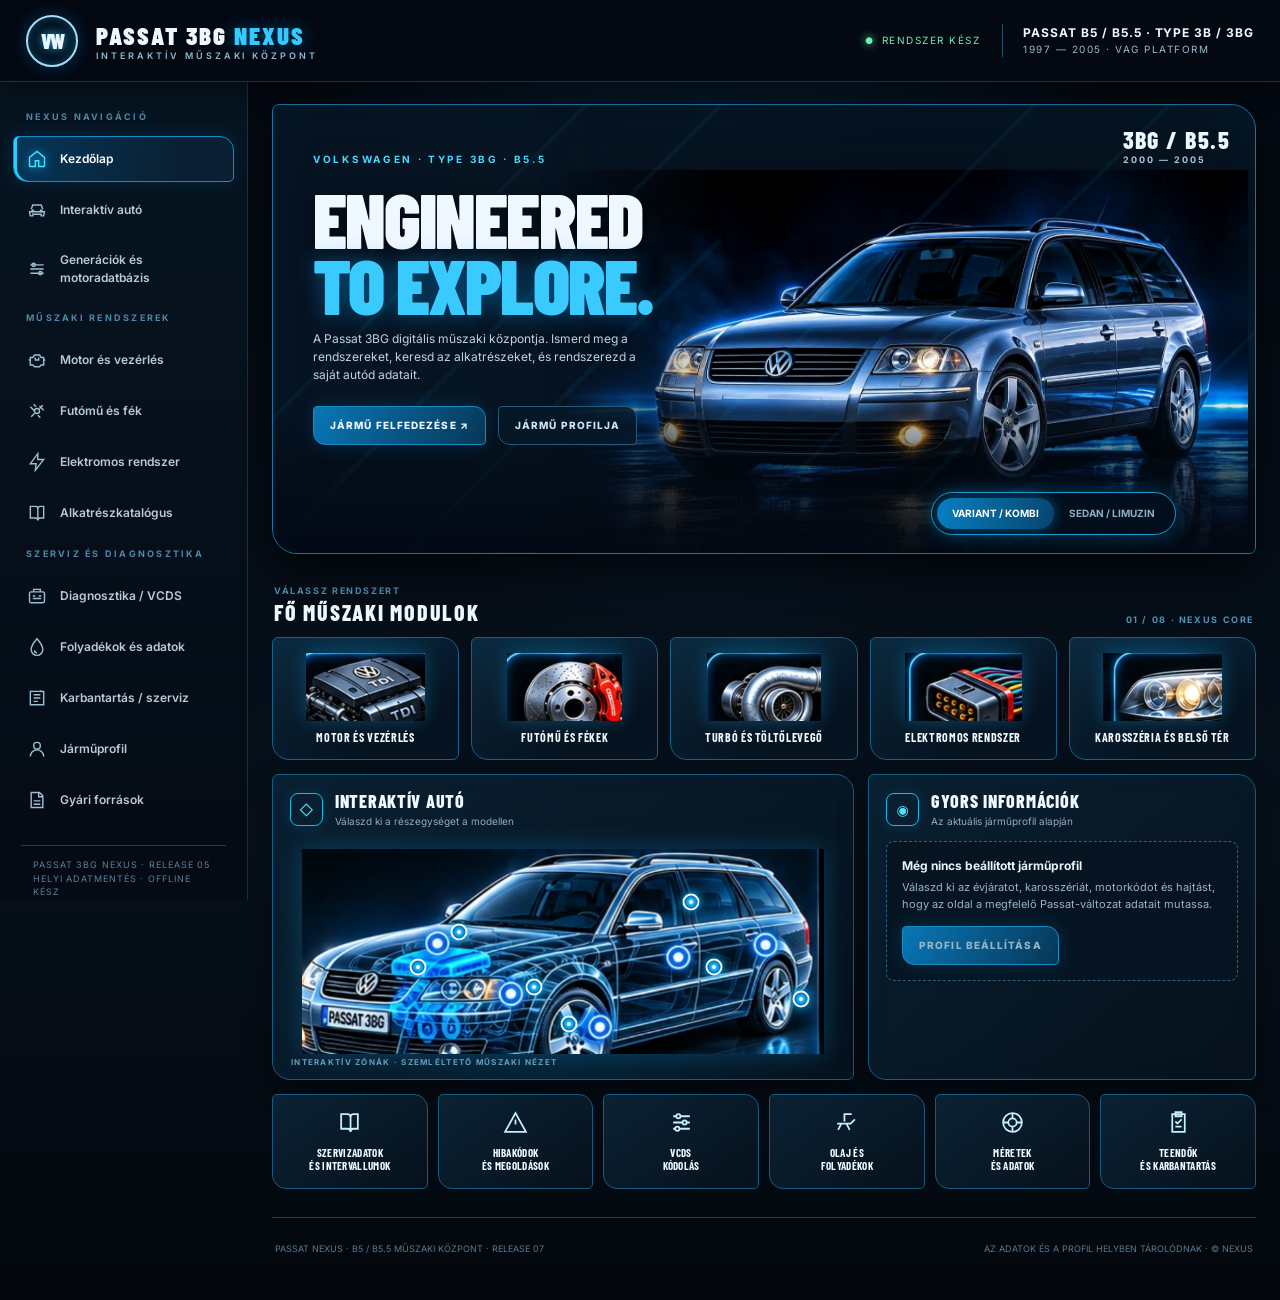
==== index.html @ 13b2fa85 "Rename PASSAT_NEXUS_MUSZAKI_FRISSITES.html to index.html" ====
<!doctype html>
<html lang="hu">
<head>
<meta charset="utf-8"><meta name="viewport" content="width=device-width,initial-scale=1,viewport-fit=cover">
<meta name="theme-color" content="#050a12"><meta name="description" content="Passat 3BG Nexus – magyar nyelvű, interaktív műszaki tudásközpont a Volkswagen Volkswagen Passat B5 / 3B és B5.5 / 3BG modellekhez.">
<link rel="manifest" href="./manifest.webmanifest"><link rel="icon" href="./icon-192.png">
<title>PASSAT NEXUS · B5 / B5.5 műszaki központ</title>
<style>
@import url('https://fonts.googleapis.com/css2?family=Barlow+Condensed:wght@500;600;700;800;900&family=Inter:wght@400;500;600;700;800&display=swap');
:root{--bg:#040811;--bg2:#07121e;--panel:#071725;--panel2:#0a1c2b;--line:#124b6c;--blue:#00aeff;--cyan:#37e1ff;--white:#eff8ff;--muted:#8ca4b8;--soft:#c7d8e6;--gold:#f4bc61;--green:#6bf0bc;--shadow:0 16px 42px #0009;--glow:0 0 20px #00aaff42,0 0 48px #009dff1c}
*{box-sizing:border-box}html{scroll-behavior:smooth}body{margin:0;background:radial-gradient(ellipse at 55% -20%,#0751844d,transparent 44%),linear-gradient(180deg,#040811,#06101a 65%,#03070d);color:var(--white);font:14px/1.5 Inter,system-ui,sans-serif;min-height:100vh}button,input,select{font:inherit}button{color:inherit}a{color:#72d8ff;text-decoration:none}a:hover{text-decoration:underline}.app-header{height:82px;position:sticky;top:0;z-index:40;display:flex;align-items:center;gap:18px;padding:0 26px;background:#040912eF;border-bottom:1px solid #12628c90;backdrop-filter:blur(18px);box-shadow:0 6px 28px #0008}.vw-mark{width:52px;height:52px;border:2px solid #a7ddf8;border-radius:50%;display:grid;place-items:center;font:900 21px 'Barlow Condensed',sans-serif;letter-spacing:-2px;color:#e7f6ff;text-shadow:0 0 12px #27bfff;box-shadow:inset 0 0 12px #1faeff66,0 0 18px #009dff45;flex:none}.brand{font:900 25px 'Barlow Condensed',sans-serif;letter-spacing:.08em;text-transform:uppercase;white-space:nowrap}.brand span{color:#35caff;text-shadow:0 0 17px #00aaff75}.brand small{display:block;font:600 9px Inter,sans-serif;letter-spacing:.33em;color:#93b9d0;margin-top:0}.header-right{margin-left:auto;display:flex;align-items:center;gap:22px;color:#9db9ca;font-size:10px;letter-spacing:.15em}.model-tag{border-left:1px solid #1b526e;padding-left:20px}.model-tag b{display:block;color:#eff9ff;font-size:12px;letter-spacing:.08em}.status{color:#75edb6}.status:before{content:'●';font-size:9px;margin-right:7px;text-shadow:0 0 9px #5cf6a8}.layout{display:grid;grid-template-columns:248px minmax(0,1fr);max-width:1800px;margin:auto;min-height:calc(100vh - 82px)}.sidebar{position:sticky;top:82px;height:calc(100vh - 82px);padding:22px 13px 16px;background:linear-gradient(180deg,#071522f7,#040b14f5);border-right:1px solid #1450728a;display:flex;flex-direction:column;gap:5px;overflow:auto;z-index:20}.nav-caption{padding:7px 13px 9px;color:#4f89a9;font:700 9px Inter,sans-serif;letter-spacing:.25em}.nav-btn{display:flex;align-items:center;gap:13px;width:100%;padding:12px 13px;border:1px solid transparent;border-radius:5px 14px 5px 14px;background:transparent;color:#b8cad8;text-align:left;font-size:12px;font-weight:600;cursor:pointer;transition:.2s}.nav-btn svg{width:20px;height:20px;stroke:#9dbdd0;flex:none;stroke-width:1.7}.nav-btn:hover{color:white;background:#0a2032;border-color:#174d6b}.nav-btn.active{color:#fff;background:linear-gradient(100deg,#06365a,#0a2032 75%);border-color:#128dc9;box-shadow:inset 3px 0 #27d0ff,0 0 18px #008bdb2b}.nav-btn.active svg{stroke:#4be1ff;filter:drop-shadow(0 0 5px #00baff)}.sidebar-spacer{flex:1}.side-foot{margin:12px 8px 0;padding:12px;border-top:1px solid #153e57;color:#5d8198;font-size:9px;letter-spacing:.1em}.main{min-width:0;padding:22px 24px 44px;max-width:1550px;width:100%;margin:0 auto}.hero{position:relative;min-height:450px;overflow:hidden;border:1px solid #1677a4;border-radius:7px 25px 7px 25px;background:linear-gradient(90deg,#061321 0%,#071522c7 33%,#03111d00 68%),radial-gradient(ellipse at 76% 57%,#0a6caa66,transparent 50%),#061320;box-shadow:var(--shadow),inset 0 0 60px #00aaff0a}.hero:before{content:'';position:absolute;inset:0;background:linear-gradient(180deg,#06111b00 65%,#020812e8),url("data:image/svg+xml,%3Csvg viewBox='0 0 100 100' xmlns='http://www.w3.org/2000/svg'%3E%3Cpath d='M0 99L100 0M-30 100L70 0M30 100L130 0' stroke='%2300baff' stroke-opacity='.06'/%3E%3C/svg%3E");pointer-events:none;z-index:2}.hero-glow{position:absolute;inset:auto 0 0;height:1px;background:linear-gradient(90deg,transparent,#00c8ff,transparent);box-shadow:0 0 18px #00c8ff}.hero-copy{position:relative;z-index:4;padding:48px 0 38px 40px;max-width:440px}.eyebrow{font:700 10px Inter,sans-serif;letter-spacing:.27em;color:#47d9ff}.hero h1{font:900 clamp(48px,6vw,83px)/.86 'Barlow Condensed',sans-serif;letter-spacing:-.025em;margin:20px 0 13px;text-transform:uppercase;text-shadow:0 6px 22px #0009}.hero h1 span{color:#39caff;text-shadow:0 0 22px #008ddc88}.hero-copy p{color:#c0d2df;font-size:12px;max-width:330px}.hero-actions{display:flex;align-items:center;gap:12px;margin-top:22px;flex-wrap:wrap}.primary-btn,.outline-btn{border:1px solid #168dc0;background:linear-gradient(120deg,#0877b6,#073758);padding:11px 16px;border-radius:4px 12px 4px 12px;text-transform:uppercase;font-size:10px;font-weight:800;letter-spacing:.11em;cursor:pointer;box-shadow:0 0 20px #008ede38;transition:.2s}.primary-btn:hover,.outline-btn:hover{transform:translateY(-2px);box-shadow:0 0 25px #008ede70;border-color:#5de3ff}.outline-btn{background:#071827d9;color:#c9e7f8;border-color:#255a78;box-shadow:none}.hero-image-wrap{position:absolute;right:0;bottom:0;width:73%;height:100%;z-index:1;overflow:hidden}.hero-image-wrap:after{content:'';position:absolute;inset:0;background:linear-gradient(90deg,#061321 0%,#06132105 25%,transparent 70%),linear-gradient(0deg,#04101be0,transparent 35%);pointer-events:none}.hero-car{position:absolute;right:1%;bottom:0;width:95%;height:100%;object-fit:contain;object-position:center bottom;filter:drop-shadow(0 24px 28px #000b);transition:opacity .85s ease,transform 1.1s cubic-bezier(.2,.75,.25,1);will-change:opacity,transform}.hero-car.variant{opacity:1;transform:translateX(0) scale(1)}.hero-car.sedan{opacity:0;transform:translateX(85px) scale(.98);object-fit:contain;mix-blend-mode:normal;filter:drop-shadow(0 24px 28px #000b) contrast(1.02) saturate(1.04)}.hero.sedan-mode .hero-car.variant{opacity:0;transform:translateX(-90px) scale(.98)}.hero.sedan-mode .hero-car.sedan{opacity:1;transform:translateX(0) scale(1)}.body-switch{position:absolute;z-index:6;right:8%;bottom:18px;display:flex;align-items:center;gap:0;padding:5px;border:1px solid #1a9ad0;background:#03101ddc;backdrop-filter:blur(12px);border-radius:30px;box-shadow:0 0 19px #009de65a}.body-switch button{border:0;background:transparent;color:#8eafc4;padding:8px 15px;border-radius:25px;font-size:10px;font-weight:700;cursor:pointer}.body-switch button.active{background:linear-gradient(100deg,#087fc0,#06456e);color:white;box-shadow:0 0 13px #00aaff70}.hero-index{position:absolute;right:25px;top:20px;z-index:4;color:#a6c8dc;font:700 9px Inter,sans-serif;letter-spacing:.23em}.hero-index b{display:block;color:#e9f7ff;font:800 24px 'Barlow Condensed',sans-serif;letter-spacing:.06em}.section-head{display:flex;align-items:end;justify-content:space-between;gap:12px;margin:24px 2px 12px}.section-head h2{margin:0;font:800 22px 'Barlow Condensed',sans-serif;letter-spacing:.08em;text-transform:uppercase}.section-head small{font:700 9px Inter,sans-serif;color:#5591b2;letter-spacing:.18em}.module-grid{display:grid;grid-template-columns:repeat(5,minmax(0,1fr));gap:12px}.module-card{min-height:118px;position:relative;overflow:hidden;display:flex;flex-direction:column;align-items:center;justify-content:center;gap:9px;padding:15px 10px;border:1px solid #13628b;border-radius:6px 17px 6px 17px;background:linear-gradient(145deg,#0c2638,#06121f 75%);text-align:center;cursor:pointer;transition:.22s;box-shadow:inset 0 0 25px #00aaff09}.module-card:before{content:'';position:absolute;inset:0;background:radial-gradient(circle at 50% 0,#00aaff1e,transparent 70%)}.module-card:hover{transform:translateY(-4px);border-color:#38d9ff;box-shadow:var(--glow)}.module-card svg{width:31px;height:31px;color:#55d9ff;stroke-width:1.5;filter:drop-shadow(0 0 8px #009cdd77);z-index:1}.module-card .tile-asset{width:min(100%,145px);height:68px;object-fit:contain;z-index:1;filter:drop-shadow(0 0 8px #009cdd55)}.module-card strong{font:700 12px 'Barlow Condensed',sans-serif;letter-spacing:.055em;text-transform:uppercase;z-index:1}.dashboard-grid{display:grid;grid-template-columns:minmax(0,1.35fr) minmax(300px,.9fr);gap:14px;margin-top:14px}.glass-panel{border:1px solid #155d83;border-radius:6px 18px 6px 18px;background:linear-gradient(140deg,#0a2031f7,#06111cf7);box-shadow:0 10px 28px #0006,inset 0 0 28px #00aaff08;overflow:hidden}.panel-head{display:flex;align-items:center;gap:12px;padding:15px 17px 0}.panel-head .panel-icon{width:33px;height:33px;border:1px solid #18bce5;border-radius:8px;display:grid;place-items:center;color:#4be1ff;box-shadow:0 0 14px #00aaff27;flex:none}.panel-head h3{font:800 18px 'Barlow Condensed',sans-serif;letter-spacing:.04em;margin:0}.panel-head p{font-size:10px;color:#93acbf;margin:2px 0 0}.vehicle-diagram{position:relative;min-height:250px;padding:10px 12px 15px;display:grid;place-items:center}.vehicle-diagram.vehicle-illustration{background:radial-gradient(ellipse at 50% 80%,#007ebc24,transparent 65%)}.wireframe-image{position:relative;z-index:1;width:min(94%,650px);height:auto;max-height:100%;object-fit:contain;filter:drop-shadow(0 0 13px #009fe64a)}.vehicle-hotspot{position:absolute;z-index:5;width:17px;height:17px;border:2px solid #eafaff;border-radius:50%;padding:0;transform:translate(-50%,-50%);background:radial-gradient(circle,#f8ffff 0 14%,#20bbff 28%,#005ca1 76%);box-shadow:0 0 8px #00bdff,0 0 20px #00aaff66;cursor:pointer;transition:.18s}.vehicle-hotspot:hover{transform:translate(-50%,-50%) scale(1.28);background:#ffbd59;box-shadow:0 0 11px #ffc66e,0 0 22px #ff9d36}.vehicle-diagram svg{width:min(100%,650px);height:auto;filter:drop-shadow(0 0 9px #039adf38)}.car-shell{fill:#0a2c43;stroke:#2dcfff;stroke-width:2.2}.car-glass{fill:#0b1c2c;stroke:#4ab8e5;stroke-width:1.5}.car-line{fill:none;stroke:#42cfff;stroke-width:1.6;opacity:.83}.car-metal{fill:#153c54;stroke:#62dafa;stroke-width:1.4}.hotspot{cursor:pointer;fill:#00c4ff;stroke:#e8fbff;stroke-width:2.2;filter:drop-shadow(0 0 6px #00bfff);transition:.2s}.hotspot:hover,.hotspot.selected{fill:#ffc15e;stroke:#fff;filter:drop-shadow(0 0 10px #ffb54e);r:9}.diagram-caption{position:absolute;left:18px;bottom:12px;color:#6d9db8;font:700 8px Inter,sans-serif;letter-spacing:.16em}.spec-content{padding:12px 17px 18px}.spec-placeholder{padding:15px;border:1px dashed #286384;border-radius:8px;color:#9ab3c4;font-size:11px;background:#061421}.spec-placeholder strong{display:block;color:#e4f5ff;font-size:12px;margin-bottom:4px}.spec-row{display:flex;align-items:center;justify-content:space-between;gap:12px;padding:9px 11px;border-bottom:1px solid #18405a;font-size:11px}.spec-row:last-child{border:0}.spec-row span:first-child{color:#a7c3d4}.spec-row b{color:#f0f8ff;text-align:right}.quick-grid{display:grid;grid-template-columns:repeat(6,minmax(0,1fr));gap:10px;margin-top:14px}.quick-card{padding:13px 8px;border:1px solid #155b7f;background:linear-gradient(145deg,#0b2234,#06111c);border-radius:5px 14px 5px 14px;display:grid;place-items:center;gap:7px;min-height:95px;cursor:pointer;text-align:center;transition:.2s}.quick-card:hover{border-color:#37d9ff;box-shadow:var(--glow);transform:translateY(-3px)}.quick-card svg{width:25px;height:25px;color:#c6efff}.quick-card span{font:700 11px 'Barlow Condensed',sans-serif;line-height:1.15;text-transform:uppercase;letter-spacing:.03em}.page{display:none;animation:pageIn .25s ease}.page.active{display:block}@keyframes pageIn{from{opacity:0;transform:translateY(8px)}to{opacity:1;transform:none}}.page-title{display:flex;align-items:end;justify-content:space-between;gap:15px;margin:0 0 18px}.page-title h1{font:900 clamp(30px,4vw,46px)/.95 'Barlow Condensed',sans-serif;letter-spacing:.05em;text-transform:uppercase;margin:0}.page-title p{color:var(--muted);font-size:11px;margin:7px 0 0}.page-title .eyebrow{margin-bottom:7px}.content-grid{display:grid;grid-template-columns:1.25fr .75fr;gap:14px}.content-panel{padding:18px}.content-panel h2{font:800 20px 'Barlow Condensed',sans-serif;letter-spacing:.05em;margin:0 0 10px}.muted{color:var(--muted)}.small{font-size:11px}.searchbox{position:relative;margin:12px 0}.searchbox input{width:100%;border:1px solid #1c5a7b;border-radius:6px;background:#04111d;color:white;padding:13px 15px 13px 42px;outline:0}.searchbox input:focus,.field input:focus,.field select:focus{border-color:#2dcfff;box-shadow:0 0 0 3px #00aaff20}.searchbox svg{position:absolute;left:14px;top:13px;width:17px;color:#65c9ef}.list{display:grid;gap:8px}.list-row{display:flex;align-items:center;gap:12px;padding:12px;border:1px solid #143d57;background:#061522;border-radius:5px 12px 5px 12px}.list-row .row-icon{width:34px;height:34px;display:grid;place-items:center;background:#0a2b42;border:1px solid #1a678e;border-radius:8px;flex:none;color:#57d7ff}.list-row .row-icon svg{width:18px}.list-row .row-main{min-width:0;flex:1}.list-row strong{font-size:12px}.list-row small{display:block;font-size:10px;color:#8da7bb;margin-top:2px}.list-row .row-tag{font-size:9px;color:#79d8fa;border:1px solid #1b668a;border-radius:20px;padding:4px 7px;white-space:nowrap}.notice{padding:12px 14px;margin:12px 0;border-left:3px solid var(--gold);background:#2b2114;color:#ecd7b2;font-size:10px;border-radius:0 7px 7px 0}.info-box{padding:13px;border:1px solid #1b6387;background:#082136;border-radius:7px;color:#b9d9e9;font-size:11px;margin:12px 0}.chip-row{display:flex;gap:7px;flex-wrap:wrap;margin:12px 0}.chip{padding:7px 10px;border:1px solid #1a5677;border-radius:20px;background:#071927;color:#a9c9db;font-size:9px;cursor:pointer}.chip.active{background:#07517d;color:white;border-color:#25bce9}.form-grid{display:grid;grid-template-columns:repeat(2,minmax(0,1fr));gap:12px}.field{display:grid;gap:6px;color:#95b3c7;font-size:10px}.field input,.field select{width:100%;padding:11px 12px;border:1px solid #1b4e6a;border-radius:5px;background:#061522;color:#e8f6ff;outline:0}.field small{color:#6f8fa4;font-size:9px}.field.full{grid-column:1/-1}.btn-row{display:flex;gap:9px;flex-wrap:wrap;margin-top:14px}.ghost-btn{padding:10px 13px;border:1px solid #27617e;background:#071927;color:#c5e2f1;border-radius:4px 10px 4px 10px;font-size:10px;font-weight:700;cursor:pointer}.ghost-btn:hover{border-color:#47cefa}.table-wrap{overflow:auto;border:1px solid #17445f;border-radius:7px}table{width:100%;border-collapse:collapse;min-width:520px;font-size:11px}th,td{padding:11px 12px;text-align:left;border-bottom:1px solid #173b52}th{color:#69c9ed;background:#082033;font-size:9px;letter-spacing:.1em;text-transform:uppercase}td{color:#c4d7e3}tr:last-child td{border-bottom:0}.empty{padding:20px;text-align:center;color:#7998ac;font-size:11px}.footer{padding:24px 3px 0;margin-top:28px;border-top:1px solid #17415b;color:#587b93;font-size:9px;display:flex;justify-content:space-between;gap:10px;flex-wrap:wrap}.drawer-backdrop{position:fixed;inset:0;background:#0009;z-index:60;display:none}.drawer-backdrop.open{display:block}.drawer{position:absolute;right:0;top:0;height:100%;width:min(460px,92vw);overflow:auto;background:linear-gradient(150deg,#0a2437,#040c16);border-left:1px solid #168ec1;padding:23px;box-shadow:-20px 0 55px #000a}.drawer-close{float:right;border:1px solid #2b6584;background:#071927;color:#d8f2ff;border-radius:6px;padding:7px 10px;cursor:pointer}.drawer h2{font:800 28px 'Barlow Condensed',sans-serif;margin:24px 0 8px}.drawer p{font-size:12px;color:#a9c0cf}.drawer .drawer-section{border-top:1px solid #19445d;margin-top:17px;padding-top:15px}.mobile-menu{display:none}
@media(max-width:1120px){.layout{grid-template-columns:210px minmax(0,1fr)}.module-grid{grid-template-columns:repeat(3,1fr)}.quick-grid{grid-template-columns:repeat(3,1fr)}.hero-image-wrap{width:76%}.hero-copy{max-width:380px;padding-left:28px}.hero h1{font-size:65px}}
@media(max-width:760px){.app-header{height:65px;padding:0 14px;gap:10px}.vw-mark{width:41px;height:41px;font-size:18px}.brand{font-size:20px}.brand small{font-size:7px;letter-spacing:.2em}.header-right{font-size:0;gap:0}.model-tag{display:none}.status{font-size:8px}.layout{display:block;min-height:calc(100vh - 65px)}.sidebar{position:fixed;top:65px;left:0;bottom:0;width:min(290px,84vw);height:auto;transform:translateX(-103%);transition:transform .25s ease;box-shadow:18px 0 50px #0009}.sidebar.open{transform:translateX(0)}.mobile-menu{display:grid;place-items:center;width:36px;height:36px;border:1px solid #245b79;border-radius:8px;background:#071a2a;color:#a8e4ff}.mobile-menu svg{width:19px}.main{padding:12px 11px 35px}.hero{min-height:530px;border-radius:5px 18px 5px 18px}.hero-copy{padding:28px 20px 245px;max-width:100%}.hero h1{font-size:58px;margin-top:12px}.hero-copy p{max-width:260px;font-size:11px}.hero-image-wrap{width:100%;height:68%;bottom:40px}.hero-car{width:115%;right:-6%;height:100%;object-position:center bottom}.hero-index{top:auto;right:15px;bottom:93px;font-size:8px}.hero-index b{font-size:18px}.body-switch{right:50%;transform:translateX(50%);bottom:13px;white-space:nowrap}.body-switch button{padding:8px 12px;font-size:9px}.module-grid{grid-template-columns:repeat(2,minmax(0,1fr));gap:8px}.module-card{min-height:100px;padding:12px 6px}.module-card strong{font-size:11px}.dashboard-grid,.content-grid{grid-template-columns:1fr}.quick-grid{grid-template-columns:repeat(3,minmax(0,1fr));gap:8px}.quick-card{min-height:83px}.section-head{margin-top:20px}.section-head h2{font-size:20px}.page-title{align-items:start;flex-direction:column}.form-grid{grid-template-columns:1fr}.field.full{grid-column:auto}.vehicle-diagram{min-height:190px}.vehicle-diagram.vehicle-illustration{min-height:190px}.wireframe-image{width:100%}.vehicle-hotspot{width:15px;height:15px}.footer{font-size:8px}.panel-head h3{font-size:17px}}
@media(max-width:380px){.brand{font-size:17px}.hero h1{font-size:52px}.hero-copy{padding-left:16px}.body-switch button{padding:7px 9px}.quick-card span{font-size:10px}}
@media(prefers-reduced-motion:reduce){*,*:before,*:after{animation:none!important;transition:none!important;scroll-behavior:auto!important}}
 .nexus-detail,.nexus-dtc,.nexus-fluid{font:inherit;color:inherit;background:#061522}.nexus-detail:hover,.nexus-dtc:hover,.nexus-fluid:hover{border-color:#39cfff;box-shadow:0 0 14px #00aaff30}.nexus-detail .row-main,.nexus-dtc .row-main,.nexus-fluid .row-main{display:block;text-align:left}
</style>
</head>
<body>
<header class="app-header">
 <button class="mobile-menu" id="mobileMenu" aria-label="Menü megnyitása"><svg viewBox="0 0 24 24" fill="none" stroke="currentColor" stroke-width="2"><path d="M3 6h18M3 12h18M3 18h18"/></svg></button>
 <div class="vw-mark" aria-label="Volkswagen">VW</div><div class="brand">PASSAT 3BG <span>NEXUS</span><small>INTERAKTÍV MŰSZAKI KÖZPONT</small></div>
 <div class="header-right"><span class="status">RENDSZER KÉSZ</span><span class="model-tag"><b>PASSAT B5 / B5.5 · TYPE 3B / 3BG</b>1997 — 2005 · VAG PLATFORM</span></div>
</header>
<div class="layout">
<aside class="sidebar" id="sidebar">
 <div class="nav-caption">NEXUS NAVIGÁCIÓ</div>
 <button class="nav-btn active" data-page="home"><svg viewBox="0 0 24 24" fill="none" stroke="currentColor"><path d="m3 10 9-7 9 7v10a1 1 0 0 1-1 1h-6v-7h-4v7H4a1 1 0 0 1-1-1z"/></svg>Kezdőlap</button>
 <button class="nav-btn" data-page="explorer"><svg viewBox="0 0 24 24" fill="none" stroke="currentColor"><path d="m5 11 2-5h10l2 5M3 14h18l-1 5h-3v-2H7v2H4z"/><circle cx="7" cy="13" r="1"/><circle cx="17" cy="13" r="1"/></svg>Interaktív autó</button>
 <button class="nav-btn" data-page="generations"><svg viewBox="0 0 24 24" fill="none" stroke="currentColor"><path d="M4 7h16M4 12h16M4 17h16"/><circle cx="8" cy="7" r="2"/><circle cx="16" cy="17" r="2"/></svg>Generációk és motoradatbázis</button>
 <div class="nav-caption">MŰSZAKI RENDSZEREK</div>
 <button class="nav-btn" data-page="engine"><svg viewBox="0 0 24 24" fill="none" stroke="currentColor"><path d="M4 9h3l2-3h6l2 3h3v9h-3l-2 2H9l-2-2H4zM2 12h2m16 0h2M10 9v3h4V9"/></svg>Motor és vezérlés</button>
 <button class="nav-btn" data-page="chassis"><svg viewBox="0 0 24 24" fill="none" stroke="currentColor"><path d="m4 7 5 5m6-6 5 5M8 4l3 3m2 10 3 3M5 19l4-4m6-6 4-4"/><circle cx="12" cy="12" r="3"/></svg>Futómű és fék</button>
 <button class="nav-btn" data-page="electrics"><svg viewBox="0 0 24 24" fill="none" stroke="currentColor"><path d="M13 2 4 14h7l-1 8 10-13h-7z"/></svg>Elektromos rendszer</button>
 <button class="nav-btn" data-page="catalog"><svg viewBox="0 0 24 24" fill="none" stroke="currentColor"><path d="M4 4h6a3 3 0 0 1 3 3v14a3 3 0 0 0-3-3H4zM20 4h-4a3 3 0 0 0-3 3v14a3 3 0 0 1 3-3h4z"/></svg>Alkatrészkatalógus</button>
 <div class="nav-caption">SZERVIZ ÉS DIAGNOSZTIKA</div>
 <button class="nav-btn" data-page="diagnostics"><svg viewBox="0 0 24 24" fill="none" stroke="currentColor"><rect x="3" y="7" width="18" height="13" rx="2"/><path d="M8 7V4h8v3M7 12h3m4 0h3m-10 3h10"/></svg>Diagnosztika / VCDS</button>
 <button class="nav-btn" data-page="fluids"><svg viewBox="0 0 24 24" fill="none" stroke="currentColor"><path d="M12 2s7 8 7 13a7 7 0 0 1-14 0c0-5 7-13 7-13Z"/><path d="M9 16a3 3 0 0 0 3 3"/></svg>Folyadékok és adatok</button>
 <button class="nav-btn" data-page="service"><svg viewBox="0 0 24 24" fill="none" stroke="currentColor"><path d="M4 4h16v16H4zM8 8h8M8 12h8M8 16h5"/><path d="m16 3 2 2"/></svg>Karbantartás / szerviz</button>
 <button class="nav-btn" data-page="profile"><svg viewBox="0 0 24 24" fill="none" stroke="currentColor"><circle cx="12" cy="8" r="4"/><path d="M4 21a8 8 0 0 1 16 0"/></svg>Járműprofil</button>
 <button class="nav-btn" data-page="sources"><svg viewBox="0 0 24 24" fill="none" stroke="currentColor"><path d="M5 3h10l4 4v14H5zM14 3v5h5M8 13h8M8 17h8"/></svg>Gyári források</button>
 <div class="sidebar-spacer"></div><div class="side-foot">PASSAT 3BG NEXUS · RELEASE 05<br>HELYI ADATMENTÉS · OFFLINE KÉSZ</div>
</aside>
<main class="main">
<section class="page active" id="page-home">
 <section class="hero" id="hero">
  <div class="hero-copy"><div class="eyebrow">VOLKSWAGEN · TYPE 3BG · B5.5</div><h1>ENGINEERED<br><span>TO EXPLORE.</span></h1><p>A Passat 3BG digitális műszaki központja. Ismerd meg a rendszereket, keresd az alkatrészeket, és rendszerezd a saját autód adatait.</p><div class="hero-actions"><button class="primary-btn" data-go="explorer">JÁRMŰ FELFEDEZÉSE ↗</button><button class="outline-btn" data-go="profile">JÁRMŰ PROFILJA</button></div></div>
  <div class="hero-index"><b>3BG / B5.5</b>2000 — 2005</div>
  <div class="hero-image-wrap"><img class="hero-car variant" src="./passat-variant.webp" alt="Volkswagen Passat 3BG Variant – fotórealisztikus látványkép"><img class="hero-car sedan" id="sedanHero" src="./passat-sedan.webp" alt="Volkswagen Passat 3BG Limuzin – a Varianttal egységes, kék filmes látványvilág"></div>
  <div class="body-switch"><button class="active" id="variantBtn">VARIANT / KOMBI</button><button id="sedanBtn">SEDAN / LIMUZIN</button></div><div class="hero-glow"></div>
 </section>
 <div class="section-head"><div><small>VÁLASSZ RENDSZERT</small><h2>FŐ MŰSZAKI MODULOK</h2></div><small>01 / 08 · NEXUS CORE</small></div>
 <div class="module-grid">
  <button class="module-card" data-go="engine"><img class="tile-asset" src="./module-engine.webp" alt=""><strong>Motor és vezérlés</strong></button>
  <button class="module-card" data-go="chassis"><img class="tile-asset" src="./module-brakes.webp" alt=""><strong>Futómű és fékek</strong></button>
  <button class="module-card" data-go="engine"><img class="tile-asset" src="./module-turbo.webp" alt=""><strong>Turbó és töltőlevegő</strong></button>
  <button class="module-card" data-go="electrics"><img class="tile-asset" src="./module-electrical.webp" alt=""><strong>Elektromos rendszer</strong></button>
  <button class="module-card" data-go="catalog"><img class="tile-asset" src="./module-body.webp" alt=""><strong>Karosszéria és belső tér</strong></button>
 </div>
 <div class="dashboard-grid">
  <div class="glass-panel"><div class="panel-head"><div class="panel-icon">◇</div><div><h3>INTERAKTÍV AUTÓ</h3><p>Válaszd ki a részegységet a modellen</p></div></div>
   <div class="vehicle-diagram vehicle-illustration"><img class="wireframe-image" src="./wireframe-car.webp" alt="Passat 3BG szemléltető műszaki ábra">
    <button class="vehicle-hotspot" data-part="motor" style="left:25%;top:55%" aria-label="Motor"></button><button class="vehicle-hotspot" data-part="turbo" style="left:32%;top:41%" aria-label="Turbó"></button><button class="vehicle-hotspot" data-part="valto" style="left:45%;top:63%" aria-label="Váltó"></button><button class="vehicle-hotspot" data-part="felfuggesztes" style="left:51%;top:78%" aria-label="Felfüggesztés"></button><button class="vehicle-hotspot" data-part="fek" style="left:91%;top:68%" aria-label="Fék"></button><button class="vehicle-hotspot" data-part="elektromos" style="left:72%;top:29%" aria-label="Elektromos rendszer"></button><button class="vehicle-hotspot" data-part="karosszeria" style="left:76%;top:55%" aria-label="Karosszéria"></button><div class="diagram-caption">INTERAKTÍV ZÓNÁK · SZEMLÉLTETŐ MŰSZAKI NÉZET</div></div>
  </div>
  <div class="glass-panel"><div class="panel-head"><div class="panel-icon">◉</div><div><h3>GYORS INFORMÁCIÓK</h3><p>Az aktuális járműprofil alapján</p></div></div><div class="spec-content" id="quickSpecs"><div class="spec-placeholder"><strong>Még nincs beállított járműprofil</strong>Válaszd ki az évjáratot, karosszériát, motorkódot és hajtást, hogy az oldal a megfelelő Passat-változat adatait mutassa.<div class="btn-row"><button class="primary-btn" data-go="profile">PROFIL BEÁLLÍTÁSA</button></div></div></div></div>
 </div>
 <div class="quick-grid">
  <button class="quick-card" data-go="service"><svg viewBox="0 0 24 24" fill="none" stroke="currentColor" stroke-width="1.7"><path d="M4 4h6a3 3 0 0 1 3 3v14a3 3 0 0 0-3-3H4zM20 4h-4a3 3 0 0 0-3 3v14a3 3 0 0 1 3-3h4z"/></svg><span>Szervizadatok<br>és intervallumok</span></button>
  <button class="quick-card" data-go="diagnostics"><svg viewBox="0 0 24 24" fill="none" stroke="currentColor" stroke-width="1.7"><path d="m12 3 10 18H2z"/><path d="M12 9v5m0 3h.01"/></svg><span>Hibakódok<br>és megoldások</span></button>
  <button class="quick-card" data-go="diagnostics"><svg viewBox="0 0 24 24" fill="none" stroke="currentColor" stroke-width="1.7"><path d="M4 6h16M4 12h16M4 18h16"/><circle cx="9" cy="6" r="2" fill="#082033"/><circle cx="15" cy="12" r="2" fill="#082033"/><circle cx="8" cy="18" r="2" fill="#082033"/></svg><span>VCDS<br>kódolás</span></button>
  <button class="quick-card" data-go="fluids"><svg viewBox="0 0 24 24" fill="none" stroke="currentColor" stroke-width="1.7"><path d="M3 13h13l4-4M7 13l-3 6m8-6 3 6m-5-8V4h7"/></svg><span>Olaj és<br>folyadékok</span></button>
  <button class="quick-card" data-go="fluids"><svg viewBox="0 0 24 24" fill="none" stroke="currentColor" stroke-width="1.7"><circle cx="12" cy="12" r="9"/><circle cx="12" cy="12" r="4"/><path d="M12 3v5m9 4h-5m-4 9v-5m-9-4h5"/></svg><span>Méretek<br>és adatok</span></button>
  <button class="quick-card" data-go="service"><svg viewBox="0 0 24 24" fill="none" stroke="currentColor" stroke-width="1.7"><path d="M6 4h12v17H6zM9 2h6v4H9zM9 11l2 2 4-4m-6 7h6"/></svg><span>Teendők<br>és karbantartás</span></button>
 </div>
</section>
<section class="page" id="page-explorer">
 <div class="page-title"><div><div class="eyebrow">NEXUS / INTERACTIVE</div><h1>INTERAKTÍV JÁRMŰ</h1><p>Koppints a Passat 3BG egy-egy kiemelt területére a műszaki részletekért.</p></div><span class="row-tag">2D INTERAKTÍV NÉZET</span></div>
 <div class="content-grid"><div class="glass-panel"><div class="panel-head"><div class="panel-icon">◇</div><div><h3>PASSAT 3BG · RÉSZEGYSÉGEK</h3><p>A megjelölt zónák kiválaszthatók</p></div></div><div class="vehicle-diagram vehicle-illustration" style="min-height:300px"><img class="wireframe-image" src="./wireframe-car.webp" alt="Passat 3BG szemléltető műszaki ábra">
    <button class="vehicle-hotspot" data-part="motor" style="left:25%;top:55%" aria-label="Motor"></button><button class="vehicle-hotspot" data-part="turbo" style="left:32%;top:41%" aria-label="Turbó"></button><button class="vehicle-hotspot" data-part="valto" style="left:45%;top:63%" aria-label="Váltó"></button><button class="vehicle-hotspot" data-part="felfuggesztes" style="left:51%;top:78%" aria-label="Felfüggesztés"></button><button class="vehicle-hotspot" data-part="fek" style="left:91%;top:68%" aria-label="Fék"></button><button class="vehicle-hotspot" data-part="elektromos" style="left:72%;top:29%" aria-label="Elektromos rendszer"></button><button class="vehicle-hotspot" data-part="karosszeria" style="left:76%;top:55%" aria-label="Karosszéria"></button></div></div>
 <div class="glass-panel content-panel" id="partDetail"><div class="eyebrow">RÉSZEGYSÉG ADATLAP</div><h2>Válassz egy zónát</h2><p class="muted small">A modellre koppintva megjelenik a kiválasztott rész ismertetője, a fontos azonosítási szempontok és a kapcsolódó műszaki modul.</p></div></div>
 <div class="notice">A járműmodell interaktív, szemléltető 2D ábra, nem gyári CAD-adat vagy hiteles robbantott rajz. A gyári rajzokhoz a Volkswagen erWin és az alkatrészkatalógus szolgál hivatkozásként.</div>
</section>
<section class="page" id="page-engine"><div class="page-title"><div><div class="eyebrow">POWERTRAIN / ENGINE</div><h1>MOTOR ÉS VEZÉRLÉS</h1><p>Motorcsaládok, turbófeltöltés, vezérlés és kapcsolódó rendszerek.</p></div></div><div class="content-grid"><div class="glass-panel content-panel"><h2>FŐ RENDSZEREK</h2><div class="list" id="engineList"></div></div><div class="glass-panel content-panel"><h2>MOTORAZONOSÍTÁS</h2><p class="muted small">A motorkód döntő fontosságú az alkatrészek, műszaki értékek és javítási eljárások kiválasztásánál.</p><div class="info-box">Példák a 3BG-ben előforduló motorcsaládokra: 1.9 TDI, 2.5 V6 TDI, benzines 1.6 / 1.8T / 2.0 / V5 / V6 / W8 kivitelek. A pontos választék évjárat és piac szerint változik.</div><button class="primary-btn" data-go="profile">MOTORKÓD BEÁLLÍTÁSA</button></div></div></section>
<section class="page" id="page-chassis"><div class="page-title"><div><div class="eyebrow">CHASSIS / BRAKES</div><h1>FUTÓMŰ ÉS FÉKRENDSZER</h1><p>Futómű-alkatrészek, fékek, ABS/ESP és 4Motion hajtás.</p></div></div><div class="glass-panel content-panel"><div class="list" id="chassisList"></div><div class="notice">Fék- és futóműalkatrész rendelés előtt ellenőrizd a tengelyterhelést, PR-kódot, féktárcsa-méretet, oldaliságot és a hajtásváltozatot.</div></div></section>
<section class="page" id="page-electrics"><div class="page-title"><div><div class="eyebrow">ELECTRICAL / CONTROL UNITS</div><h1>ELEKTROMOS RENDSZER</h1><p>Vezérlőegységek, érzékelők, komfortelektronika és hálózat.</p></div></div><div class="glass-panel content-panel"><div class="list" id="electricsList"></div></div></section>
<section class="page" id="page-catalog"><div class="page-title"><div><div class="eyebrow">ORIGINAL PARTS / LOOKUP</div><h1>ALKATRÉSZKATALÓGUS</h1><p>Keresés Passat 3BG alkatrészcsoportok között. Cikkszámot csak hiteles azonosítás után adj meg.</p></div></div><div class="glass-panel content-panel"><div class="searchbox"><svg viewBox="0 0 24 24" fill="none" stroke="currentColor" stroke-width="2"><circle cx="11" cy="11" r="7"/><path d="m16 16 5 5"/></svg><input id="catalogSearch" placeholder="Keresés: turbó, lengőkar, vízpumpa, ajtózár…"></div><div class="chip-row" id="catalogFilters"><button class="chip active" data-filter="all">ÖSSZES</button><button class="chip" data-filter="motor">MOTOR</button><button class="chip" data-filter="futomu">FUTÓMŰ / FÉK</button><button class="chip" data-filter="karosszeria">KAROSSZÉRIA</button><button class="chip" data-filter="elektromos">ELEKTROMOS</button></div><div class="list" id="catalogList"></div><div class="notice">Ez az adatbázis jelenleg alkatrészcsoportokat és illesztési szempontokat tartalmaz, nem teljes ETKA/OE-cikkszám-adatbázis. Pontos cikkszámot VIN, PR-kód, motorkód, váltókód és gyártási idő szerint kell ellenőrizni.</div></div></section>
<section class="page" id="page-diagnostics"><div class="page-title"><div><div class="eyebrow">VAG / VCDS / DTC</div><h1>DIAGNOSZTIKA ÉS HIBAKÓDOK</h1><p>Általános OBD hibakódok és VAG vezérlőegység-tájékozódás.</p></div></div><div class="content-grid"><div class="glass-panel content-panel"><h2>HIBAKÓD-KERESŐ</h2><div class="searchbox"><svg viewBox="0 0 24 24" fill="none" stroke="currentColor" stroke-width="2"><circle cx="11" cy="11" r="7"/><path d="m16 16 5 5"/></svg><input id="dtcSearch" placeholder="Például: P0299, töltőnyomás, EGR…"></div><div class="list" id="dtcList"></div></div><div class="glass-panel content-panel"><h2>VEZÉRLŐEGYSÉG-CÍMEK</h2><div class="list" id="ecuList"></div><div class="notice">A hibakód önmagában nem jelent biztos alkatrészhibát. A vezérlőegység pontos azonosítóját, hibakörnyezetét és élőadatait is vizsgáld meg.</div></div></div></section>
<section class="page" id="page-fluids"><div class="page-title"><div><div class="eyebrow">TECHNICAL DATA / FLUIDS</div><h1>FOLYADÉKOK ÉS MŰSZAKI ADATOK</h1><p>Folyadékok és méretek – mindig a konkrét motor- és váltóváltozathoz igazítva.</p></div></div><div class="content-grid"><div class="glass-panel content-panel"><h2>FOLYADÉKOK</h2><div class="list" id="fluidsList"></div></div><div class="glass-panel content-panel"><h2>GYÁRI MÉRETADATOK</h2><div class="info-box"><strong>Karosszériaváltozat szerinti adatok</strong><br>A Sedan és a Variant méretei eltérnek. A pontos kivitel és modellév kiválasztása szükséges.</div><div class="list-row"><div class="row-main"><strong>Passat 3BG Sedan / Limousine</strong><small>Hosszúság kb. 4703 mm · szélesség 1746 mm · magasság 1462 mm (MY 2001 specifikáció)</small></div></div><div class="list-row"><div class="row-main"><strong>Passat 3BG Variant</strong><small>Hosszúság kb. 4682 mm · szélesség 1746 mm · magasság 1470 mm (MY 2001 specifikáció)</small></div></div><p class="muted small">Forrás: Volkswagen SSP 251. Egyes adatok modellév és karosszéria szerint változhatnak.</p></div></div></section>
<section class="page" id="page-generations">
 <div class="page-title"><div><div class="eyebrow">MODEL ARCHIVE / ENGINE DATABASE</div><h1>B5 ÉS B5.5 GENERÁCIÓK</h1><p>Generációválasztó és tájékoztató motorkód-adatbázis a Passat 3B / 3BG modellekhez.</p></div></div>
 <div class="content-grid">
  <div class="glass-panel content-panel">
   <h2>GENERÁCIÓ KIVÁLASZTÁSA</h2>
   <div class="chip-row" id="generationFilters">
    <button class="chip active" data-generation="all">MINDKÉT GENERÁCIÓ</button>
    <button class="chip" data-generation="b5">B5 / 3B</button>
    <button class="chip" data-generation="b55">B5.5 / 3BG</button>
   </div>
   <div id="generationOverview" class="info-box">Válassz generációt a főbb különbségek megtekintéséhez.</div>
   <div class="notice">A 2000-es év átmeneti lehet: a modellév, a gyártási dátum és a VIN alapján kell eldönteni, hogy B5 vagy B5.5 kivitelről van-e szó. Az évszám önmagában nem mindig elég.</div>
  </div>
  <div class="glass-panel content-panel">
   <h2>AZONOSÍTÁSI SZEMPONTOK</h2>
   <div class="list">
    <div class="list-row"><span class="row-icon">01</span><div class="row-main"><strong>VIN és gyártási dátum</strong><small>A legbiztosabb kiindulási pont az alvázszám és a gyártási adat.</small></div></div>
    <div class="list-row"><span class="row-icon">02</span><div class="row-main"><strong>Motorkód</strong><small>A motorcsalád és a pontos kód határozza meg a kompatibilitást.</small></div></div>
    <div class="list-row"><span class="row-icon">03</span><div class="row-main"><strong>Váltó- és PR-kód</strong><small>Hajtás, fék, futómű és egyes alkatrészek kiválasztásához szükséges.</small></div></div>
   </div>
  </div>
 </div>
 <div class="glass-panel content-panel" style="margin-top:14px">
  <div class="row" style="display:flex;align-items:center;justify-content:space-between;gap:10px;flex-wrap:wrap"><h2 style="margin:0">MOTORKÓD-KERESŐ</h2><span class="row-tag">PÉLDÁK · NEM TELJES LISTA</span></div>
  <div class="searchbox"><svg viewBox="0 0 24 24" fill="none" stroke="currentColor" stroke-width="2"><circle cx="11" cy="11" r="7"/><path d="m16 16 5 5"/></svg><input id="engineCodeSearch" placeholder="Keresés: AWX, AVF, AWT, 1.9 TDI, benzines…"></div>
  <div class="chip-row" id="engineFuelFilters"><button class="chip active" data-fuel="all">ÖSSZES</button><button class="chip" data-fuel="Diesel">DÍZEL</button><button class="chip" data-fuel="Benzin">BENZIN</button></div>
  <div class="table-wrap"><table><thead><tr><th>Generáció</th><th>Motor / teljesítménycsalád</th><th>Motorkód-példák</th><th>Üzemanyag</th></tr></thead><tbody id="engineCodeRows"></tbody></table></div>
  <p class="muted small">A felsorolt kódok tájékoztató példák. Piac, modellév, teljesítmény és emissziós kivitel szerint további változatok léteznek. Alkatrészrendeléshez a jármű saját motorkódját ellenőrizd a járműadat-matricán, szervizfüzetben vagy VIN-alapú gyári katalógusban.</p>
 </div>
</section>
<section class="page" id="page-service"><div class="page-title"><div><div class="eyebrow">MAINTENANCE / SERVICE LOG</div><h1>KARBANTARTÁS ÉS SZERVIZNAPLÓ</h1><p>Vezesd a saját Passatod javításait és következő teendőit – az adatok ezen az eszközön maradnak.</p></div></div><div class="content-grid"><div class="glass-panel content-panel"><h2>ÚJ SZERVIZESEMÉNY</h2><form id="serviceForm"><div class="form-grid"><label class="field">Dátum<input id="svcDate" type="date" required></label><label class="field">Kilométeróra<input id="svcKm" type="number" min="0" placeholder="pl. 285000"></label><label class="field full">Elvégzett munka / alkatrész<input id="svcTask" required placeholder="pl. olajcsere, vezérlés, fékbetét"></label><label class="field full">Megjegyzés<input id="svcNote" placeholder="Márka, cikkszám, műhely, egyéb adat"></label></div><div class="btn-row"><button class="primary-btn" type="submit">BEJEGYZÉS MENTÉSE</button></div></form></div><div class="glass-panel content-panel"><h2>SAJÁT SZERVIZNAPLÓ</h2><div class="list" id="serviceLog"></div><div class="btn-row"><button class="ghost-btn" id="exportLog">NAPLÓ EXPORTÁLÁSA (.CSV)</button></div></div></div></section>
<section class="page" id="page-profile"><div class="page-title"><div><div class="eyebrow">VEHICLE ID / LOCAL PROFILE</div><h1>JÁRMŰPROFIL</h1><p>Azonosítsd a saját Passat B5 / 3B vagy B5.5 / 3BG modelledet, hogy a felület a megfelelő kivitelhez igazodjon.</p></div></div><div class="content-grid"><div class="glass-panel content-panel"><h2>JÁRMŰ AZONOSÍTÁSA</h2><form id="profileForm"><div class="form-grid"><label class="field">Generáció<select id="profileGeneration"><option value="">Válassz…</option><option value="B5 / 3B">B5 / 3B</option><option value="B5.5 / 3BG">B5.5 / 3BG</option></select></label><label class="field">Modellév<select id="profileYear"><option value="">Válassz…</option><option>2000</option><option>2001</option><option>2002</option><option>2003</option><option>2004</option><option>2005</option></select></label><label class="field">Karosszéria<select id="profileBody"><option value="">Válassz…</option><option>Sedan / Limousine</option><option>Variant / Kombi</option></select></label><label class="field">Motorkód<input id="profileEngine" placeholder="pl. AVB, AWX, AVF…"></label><label class="field">Üzemanyag<select id="profileFuel"><option value="">Válassz…</option><option>Diesel</option><option>Benzin</option></select></label><label class="field">Hajtás<select id="profileDrive"><option value="">Válassz…</option><option>Elsőkerék-meghajtás</option><option>4Motion</option></select></label><label class="field">Váltó / váltókód<input id="profileGear" placeholder="pl. kézi / automata, kód"></label><label class="field">PR-kód<input id="profilePR" placeholder="fék / futómű / felszereltség"></label><label class="field">VIN (opcionális<input id="profileVin" maxlength="17" placeholder="17 karakter – helyi mentés"></label><label class="field">Kilométeróra<input id="profileOdo" type="number" min="0" placeholder="aktuális km"></label></div><div class="btn-row"><button class="primary-btn" type="submit">PROFIL MENTÉSE</button><button class="ghost-btn" type="button" id="clearProfile">ADATOK TÖRLÉSE</button></div><div class="btn-row" style="margin-top:10px"><button class="ghost-btn" type="button" id="exportProfile">PROFIL EXPORTÁLÁSA (.JSON)</button><button class="ghost-btn" type="button" id="importProfileBtn">PROFIL IMPORTÁLÁSA (.JSON)</button><input id="importProfileFile" type="file" accept=".json,application/json" hidden></div><p class="muted small">A JSON-fájl a járműprofil adatait tartalmazza. Másik telefonon ugyanitt importálható.</p></form><p id="profileMsg" class="muted small" role="status" aria-live="polite"></p></div><div class="glass-panel content-panel"><h2>MIÉRT FONTOS?</h2><div class="list-row"><div class="row-icon">01</div><div class="row-main"><strong>Motorkód</strong><small>Motor- és turbóalkatrészek, érzékelők és javítási eljárások.</small></div></div><div class="list-row"><div class="row-icon">02</div><div class="row-main"><strong>PR-kód / felszereltség</strong><small>Fék, futómű és egyes karosszériaelemek pontos illesztése.</small></div></div><div class="list-row"><div class="row-icon">03</div><div class="row-main"><strong>VIN / gyártási idő</strong><small>Gyári alkatrész-kiválasztás és modellfrissítési eltérések.</small></div></div><div class="notice">A profil kizárólag a böngésző helyi tárhelyére kerül mentésre. Nem küldi el a VIN-t vagy más adatot külső szerverre.</div></div></div></section>
<section class="page" id="page-sources"><div class="page-title"><div><div class="eyebrow">DOCUMENTATION / REFERENCES</div><h1>GYÁRI FORRÁSOK ÉS DOKUMENTUMOK</h1><p>Hivatalos és szakmai források a pontos azonosításhoz és javításhoz.</p></div></div><div class="glass-panel content-panel"><div class="list">
 <div class="list-row"><div class="row-icon">VW</div><div class="row-main"><strong>Volkswagen erWin</strong><small>Gyári javítási útmutatók, kapcsolási rajzok, műszaki leírások és szervizinformációk.</small><a href="https://volkswagen.erwin-store.com/" target="_blank" rel="noopener">Megnyitás ↗</a></div><span class="row-tag">GYÁRI</span></div>
 <div class="list-row"><div class="row-icon">OE</div><div class="row-main"><strong>partslink24 – Original Teile</strong><small>Gyári alkatrész-azonosítás, VIN- és PR-kód alapú katalógus.</small><a href="https://www.partslink24.com/" target="_blank" rel="noopener">Megnyitás ↗</a></div><span class="row-tag">KATALÓGUS</span></div>
 <div class="list-row"><div class="row-icon">SSP</div><div class="row-main"><strong>Volkswagen Self-Study Programme 251</strong><small>Passat 2001 műszaki ismertető – karosszéria, méretek és rendszerek.</small><a href="https://www.vaglinks.com/Docs/SSP/VWUSA.COM_SSP_251_Passat_B5.5.pdf" target="_blank" rel="noopener">PDF megnyitása ↗</a></div><span class="row-tag">SSP 251</span></div>
 <div class="list-row"><div class="row-icon">VCDS</div><div class="row-main"><strong>Ross-Tech Wiki – VW Passat 3B</strong><small>VAG diagnosztikai vezérlők, hibakódok és VCDS tudásanyag.</small><a href="https://wiki.ross-tech.com/wiki/index.php/VW_Passat_%283B%29" target="_blank" rel="noopener">Megnyitás ↗</a></div><span class="row-tag">DIAGNOSZTIKA</span></div>
 <div class="list-row"><div class="row-icon">DATA</div><div class="row-main"><strong>ADAC Gebrauchtwageninformation</strong><small>Passat generációk, karosszériaváltozatok és típusadatok.</small><a href="https://assets.adac.de/image/upload/Autodatenbank/GWInfo/gw0035-vw-passat-1996-2005-diesel-bericht.pdf" target="_blank" rel="noopener">PDF megnyitása ↗</a></div><span class="row-tag">ADAC</span></div>
 </div></div></section>
<div class="footer"><span>PASSAT NEXUS · B5 / B5.5 MŰSZAKI KÖZPONT · RELEASE 07</span><span>AZ ADATOK ÉS A PROFIL HELYBEN TÁROLÓDNAK · © NEXUS</span></div>
</main></div>
<div class="drawer-backdrop" id="drawerBackdrop"><aside class="drawer"><button class="drawer-close" id="drawerClose">BEZÁR ×</button><div class="eyebrow">NEXUS COMPONENT</div><h2 id="drawerTitle">Műszaki részlet</h2><p id="drawerText"></p><div class="drawer-section" id="drawerBody"></div><div class="drawer-section"><button class="primary-btn" data-go="catalog" id="drawerCatalog">KAPCSOLÓDÓ ALKATRÉSZEK</button></div></aside></div>
<script>
const $=s=>document.querySelector(s), $$=s=>[...document.querySelectorAll(s)];
const icon=(txt)=>`<span class="row-icon">${txt}</span>`;
const partData={motor:{title:'Motor és vezérlés',text:'A motorváltozat pontos azonosítása nélkülözhetetlen. A vezérlés, tömítések, szűrők, befecskendezés és érzékelők cikkszáma motorkód és gyártási dátum szerint eltérhet.',rows:['Hengerfej és szelepfedél','Vezérműtengely és vezérműhajtás','Olajszivattyú, olajteknő és kenési rendszer','Hűtőrendszer, termosztát és vízpumpa'],tag:'MOTORKÓD SZÜKSÉGES'},turbo:{title:'Turbó és töltőlevegő',text:'A turbófeltöltő és a töltőnyomás-szabályozás motorváltozatonként eltér. A hibakeresésnél a vákuumrendszer, N75, aktuátor, csövek és érzékelők együttes ellenőrzése szükséges.',rows:['Turbófeltöltő és aktuátor','Vákuumcsövek és visszacsapó szelepek','N75 töltőnyomás-szabályzó','Intercooler és töltőlevegő-csövek'],tag:'MOTORVÁLTOZAT FÜGGŐ'},valto:{title:'Kuplung és sebességváltó',text:'A kuplung, lendkerék, féltengely és váltó alkatrészeit a váltókód, a motorkód és az elsőkerék-/4Motion hajtás alapján kell kiválasztani.',rows:['Kuplungszerkezet és tárcsa','Lendkerék – kivitel ellenőrzendő','Váltóház és kapcsolószerkezet','Féltengelyek és csuklók'],tag:'VÁLTÓKÓD SZÜKSÉGES'},felfuggesztes:{title:'Futómű és felfüggesztés',text:'A többlengőkaros futómű alkatrészei oldal, tengelyterhelés és PR-kód alapján választhatók ki.',rows:['Felső és alsó lengőkarok','Gömbfejek és szilentblokkok','Rugó és lengéscsillapító','Kerékcsapágy és csonkállvány'],tag:'PR-KÓD / TENGELYTERHELÉS'},fek:{title:'Fékrendszer és ABS',text:'A féktárcsa, betét, nyereg és ABS-elemek kivitele a PR-kód, tárcsaátmérő és felszereltség függvénye.',rows:['Első és hátsó féktárcsák','Fékbetétek és féknyergek','ABS/ESP jeladók és vezérlő','Fékcsövek és kézifék'],tag:'FÉK-PR-KÓD SZÜKSÉGES'},elektromos:{title:'Elektromos rendszer',text:'A vezérlőegység, kábelköteg, érzékelők és komfortelektronika pontos változata diagnosztikai azonosító szerint ellenőrizendő.',rows:['Motorvezérlő és jeladók','ABS/ESP és légzsák vezérlők','Komfortmodul és központi zár','Műszeregység és immobilizer'],tag:'VEZÉRLŐAZONOSÍTÓ SZÜKSÉGES'},karosszeria:{title:'Karosszéria és belső tér',text:'A Sedan és Variant karosszériaelemei eltérhetnek. Az ajtó, zár, ablakemelő és csomagtérajtó alkatrészét karosszériatípus szerint válaszd ki.',rows:['Lökhárítók, sárvédők és motorháztető','Ajtózárak és kilincsek','Ablakemelő szerkezetek','Variant csomagtérajtó és zárszerkezet'],tag:'KAROSSZÉRIA TÍPUS SZERINT'}};
function go(page){$$('.page').forEach(p=>p.classList.toggle('active',p.id==='page-'+page));$$('.nav-btn').forEach(b=>b.classList.toggle('active',b.dataset.page===page));$('#sidebar').classList.remove('open');window.scrollTo({top:0,behavior:'smooth'});if(page==='profile')loadProfile();if(page==='service')renderService();}
$$('[data-page]').forEach(b=>b.addEventListener('click',()=>go(b.dataset.page)));$$('[data-go]').forEach(b=>b.addEventListener('click',()=>go(b.dataset.go)));$('#mobileMenu').onclick=()=>$('#sidebar').classList.toggle('open');
function toggleBody(body){const hero=$('#hero');hero.classList.toggle('sedan-mode',body==='sedan');$('#variantBtn').classList.toggle('active',body==='variant');$('#sedanBtn').classList.toggle('active',body==='sedan');}
$('#variantBtn').onclick=()=>toggleBody('variant');$('#sedanBtn').onclick=()=>toggleBody('sedan');
function showPart(key){const p=partData[key];if(!p)return;$('#drawerTitle').textContent=p.title;$('#drawerText').textContent=p.text;$('#drawerBody').innerHTML='<div class="eyebrow">KAPCSOLÓDÓ EGYSÉGEK</div><div class="list" style="margin-top:10px">'+p.rows.map((r,i)=>`<div class="list-row"><span class="row-icon">0${i+1}</span><div class="row-main"><strong>${r}</strong><small>Illesztés: VIN / motorkód / PR-kód szerint ellenőrizendő.</small></div></div>`).join('')+'</div><div class="info-box">'+p.tag+' · Gyári OE-cikkszámot csak azonosított jármű alapján szabad megadni.</div>';$('#drawerBackdrop').classList.add('open');}
$$('.hotspot, .vehicle-hotspot').forEach(h=>h.addEventListener('click',()=>showPart(h.dataset.part)));$('#drawerClose').onclick=()=>$('#drawerBackdrop').classList.remove('open');$('#drawerBackdrop').addEventListener('click',e=>{if(e.target.id==='drawerBackdrop')e.currentTarget.classList.remove('open')});
function makeRow(title,desc,tag='RÉSZEGYSÉG',n='◇'){return `<div class="list-row">${icon(n)}<div class="row-main"><strong>${title}</strong><small>${desc}</small></div><span class="row-tag">${tag}</span></div>`}
const engineItems=[['Motorvezérlés és mechanika','Hengerfej, szelepek, vezérműtengely, tömítések','MOTORKÓD','01'],['Vezérműhajtás','Szíj/lánc kivitel, görgők, feszítő és vízpumpa','MOTORKÓD','02'],['Befecskendező rendszer','Adagoló / PD / benzines befecskendezés – kivitel szerint','MOTORCSALÁD','03'],['Turbófeltöltés','Turbó, vákuumvezérlés, N75, intercooler','MOTORKÓD','04'],['Kenés és hűtés','Olajpumpa, olajhűtő, termosztát, hűtő és ventilátor','MOTORCSALÁD','05'],['Szívó- és kipufogórendszer','MAF, EGR, szívósor, katalizátor és kipufogó','MOTORCSALÁD','06']];$('#engineList').innerHTML=engineItems.map(x=>makeRow(...x)).join('');
const chassisItems=[['Első futómű','Többlengőkaros futómű, karok, szilentek, gömbfejek','PR-KÓD','01'],['Hátsó futómű','Rugók, lengéscsillapítók, karok és kerékcsapágyak','KIVITEL','02'],['Első / hátsó fékek','Tárcsa, betét, féknyereg és féknyereg-tartó','FÉK-PR','03'],['ABS / ESP','Hidraulikaegység, vezérlő, kerékfordulatszám-jeladók','VEZÉRLŐ','04'],['4Motion hajtás','Kardántengely, differenciálmű és kapcsolódó elemek','4MOTION','05']];$('#chassisList').innerHTML=chassisItems.map(x=>makeRow(...x)).join('');
const electricalItems=[['Motorvezérlő ECU','Motorvezérlés, mérési blokkok és hibamemória','01 – ENGINE'],['ABS / ESP','Fékelektronikai vezérlő és jeladók','03 – ABS'],['Légzsák','Légzsákvezérlő, érzékelők és övfeszítők','15 – AIRBAG'],['Műszeregység','Műszercsoport, immobilizer-funkciók','17 – INSTRUMENTS'],['CAN Gateway','Kommunikációs hálózat és vezérlőkapcsolat','19 – GATEWAY'],['Komfortelektronika','Központi zár, ablakemelők és komfortmodul','35 / 46 – COMFORT'],['Klímavezérlő','Kézi klíma / Climatronic vezérlés','08 – HVAC']];$('#electricsList').innerHTML=electricalItems.map(x=>makeRow(x[0],x[1],x[2],'⌁')).join('');
const catalogData=[['Motorvezérlés','motor','Hengerfej, vezérműtengely, szelepfedél, tömítések','Motorkód, gyártási dátum'],['Vezérműhajtás','motor','Szíj, feszítőgörgő, vezetőgörgő, vízpumpa','Motorkód, motorváltozat'],['Turbófeltöltő','motor','Turbó, aktuátor, vákuumrendszer és csőhálózat','Motorkód, gyártási dátum'],['Befecskendezés','motor','Adagoló, PD-elemek, befecskendező és szivattyúk','Motorkód, rendszerkivitel'],['Kuplung és váltó','motor','Tárcsa, szerkezet, lendkerék, váltóalkatrészek','Váltókód, motor, hajtás'],['Első futómű','futomu','Lengőkarok, gömbfejek, szilentek, rugók','PR-kód, tengelyterhelés'],['Hátsó futómű','futomu','Lengőkarok, lengéscsillapítók, rugók','Karosszéria és hajtás'],['Fékrendszer','futomu','Tárcsák, betétek, féknyergek és jeladók','Fék-PR-kód, tárcsaátmérő'],['ABS / ESP','futomu','Hidraulika, vezérlőegység, érzékelők','PR-kód, vezérlőazonosító'],['Karosszéria – Sedan','karosszeria','Ajtók, lökhárítók, zárak, lámpák','Sedan, gyártási idő'],['Karosszéria – Variant','karosszeria','Csomagtérajtó, hátsó lámpa, zárszerkezet','Variant, gyártási idő'],['Elektromos rendszer','elektromos','Kábelköteg, ECU, relék, érzékelők','Modulazonosító'],['Komfortelektronika','elektromos','Ablakemelő, központi zár, komfortmodul','Modulgeneráció'],['Klíma és fűtés','elektromos','Kompresszor, ventilátor, érzékelők','Kézi klíma / Climatronic']];
let catalogFilter='all';function renderCatalog(){const q=($('#catalogSearch').value||'').toLowerCase();const rows=catalogData.filter(x=>(catalogFilter==='all'||x[1]===catalogFilter)&&x.join(' ').toLowerCase().includes(q));$('#catalogList').innerHTML=rows.length?rows.map(x=>makeRow(x[0],x[2]+' · Illesztés: '+x[3],'OE AZONOSÍTÁS','◇')).join(''):'<div class="empty">Nincs találat erre a keresésre.</div>';}
$('#catalogSearch').addEventListener('input',renderCatalog);$$('#catalogFilters .chip').forEach(b=>b.onclick=()=>{$$('#catalogFilters .chip').forEach(x=>x.classList.toggle('active',x===b));catalogFilter=b.dataset.filter;renderCatalog()});renderCatalog();
const dtcs=[['P0299','Töltőnyomás – szabályozási határ alatt','Lehetséges okok: töltőlevegő-szivárgás, vákuumvezérlés, turbó aktuátor, szabályzószelep vagy érzékelés.'],['P0234','Töltőnyomás – túllépett szabályozási határ','Ellenőrizd a vákuumrendszert, az aktuátor mozgását, a szabályzómechanikát és az élőadatokat.'],['P0101','Légtömegmérő – tartomány / teljesítmény','Vizsgáld a légszűrőt, szívórendszert, csatlakozókat és az MAF élőadatot.'],['P0401','EGR – elégtelen áramlás','EGR-szelep, csatornák, vezérlés és differenciálnyomás-érték ellenőrzése szükséges.'],['P0380','Izzítási áramkör – hibajelzés','Biztosíték, relé, gyertyák, kábelezés és csatlakozók ellenőrzendők.'],['P0300','Véletlenszerű / többhengeres gyújtáskimaradás','Benzinmotorok általános OBD-kódja; gyújtás, üzemanyag-ellátás és kompresszió vizsgálata.'],['P0420','Katalizátor hatásfok a küszöbérték alatt','Kipufogógáz- és lambdaszonda-adatok vizsgálata szükséges.']];
function renderDtc(){const q=($('#dtcSearch').value||'').toLowerCase();const a=dtcs.filter(x=>x.join(' ').toLowerCase().includes(q));$('#dtcList').innerHTML=a.length?a.map(x=>`<div class="list-row"><span class="row-icon">DTC</span><div class="row-main"><strong style="color:#6edbff;font-family:monospace">${x[0]} · ${x[1]}</strong><small>${x[2]}</small></div></div>`).join(''):'<div class="empty">Nincs találat. Ellenőrizd a kódot és a vezérlőegység típusát.</div>';}
$('#dtcSearch').addEventListener('input',renderDtc);renderDtc();$('#ecuList').innerHTML=[['01','Motorvezérlő','ECU / Engine'],['02','Automata váltó','Transmission'],['03','ABS / fékelektronika','ABS / Brakes'],['08','Klímavezérlő','HVAC'],['15','Légzsák','Airbag'],['17','Műszeregység','Instruments'],['19','CAN Gateway','Gateway'],['35 / 46','Komfortelektronika','Comfort']].map(x=>makeRow(x[0]+' · '+x[1],x[2],'CÍM','⌁')).join('');
const fluids=[['Motorolaj','A pontos VW-jóváhagyás a motorkód és szervizelőírás szerint ellenőrzendő.','MOTORKÓD SZERINT'],['Hűtőfolyadék','A gyártó által előírt specifikáció és kompatibilitás szerint töltsd fel.','GYÁRI SPECIFIKÁCIÓ'],['Fékfolyadék','A jármű kézikönyve / gyári dokumentáció szerinti DOT-előírás szükséges.','GYÁRI ELŐÍRÁS'],['Kézi váltóolaj','Váltókód alapján azonosítsd a megfelelő folyadékot és mennyiséget.','VÁLTÓKÓD'],['Automata váltóolaj','A váltó pontos típusa, kódja és eljárása alapján választható.','VÁLTÓKÓD'],['Szervokormány-folyadék','A gyári előírás és a tartály jelölése alapján ellenőrizd.','GYÁRI ELŐÍRÁS']];$('#fluidsList').innerHTML=fluids.map(x=>makeRow(x[0],x[1],x[2],'◉')).join('');

// B5 / B5.5 generációs adatbázis: reprezentatív kódpéldák, nem teljes gyári katalógus.
const generationInfo={
 b5:{title:'PASSAT B5 · TYPE 3B',years:'1997–2000 körüli modellévek',desc:'Az eredeti B5-generáció. A karosszéria, a motorvezérlés és több alkatrészcsalád eltér a későbbi facelift-változattól. A 2000-es átmeneti autóknál VIN-ellenőrzés szükséges.',body:'Sedan és Variant',note:'Az évjárat csak tájékoztató; a gyártási dátum és VIN az irányadó.'},
 b55:{title:'PASSAT B5.5 · TYPE 3BG',years:'2001–2005 körüli modellévek',desc:'A frissített B5.5-generáció módosított külsővel és több műszaki részlettel. A motorkód, váltókód, PR-kód és gyártási dátum itt is meghatározó.',body:'Sedan és Variant',note:'A 2000-es gyártású / modellévű példányokat külön ellenőrizni kell.'}
};
const engineCodeData=[
 ['B5 / 3B','1.6 бензин – teljesítményváltozattól függően','AHL','Benzin'],
 ['B5 / 3B','1.8 20V szívó','ADR, APT','Benzin'],
 ['B5 / 3B','1.8T 20V turbó','AEB, ANB','Benzin'],
 ['B5 / 3B','2.0 8V / 20V – kiviteltől függően','ADP, ALT','Benzin'],
 ['B5 / 3B','2.3 V5','AGZ','Benzin'],
 ['B5 / 3B','2.8 V6','ACK, ALG','Benzin'],
 ['B5 / 3B','1.9 TDI','1Z, AHU, AFN, AVG','Diesel'],
 ['B5 / 3B','2.5 V6 TDI','AFB, AKN','Diesel'],
 ['B5.5 / 3BG','1.6 бензин – piactól függően','ALZ','Benzin'],
 ['B5.5 / 3BG','1.8T 20V turbó','AWT','Benzin'],
 ['B5.5 / 3BG','2.0 бензин','ALT','Benzin'],
 ['B5.5 / 3BG','2.3 V5','AQN','Benzin'],
 ['B5.5 / 3BG','2.8 V6','AMX, BBG','Benzin'],
 ['B5.5 / 3BG','4.0 W8','BDN, BDP','Benzin'],
 ['B5.5 / 3BG','1.9 TDI','AVB, AWX, AVF, ATJ','Diesel'],
 ['B5.5 / 3BG','2.5 V6 TDI','AYM, BAU, BDG, BDH','Diesel']
];
// normalize wording for display
engineCodeData.forEach(r=>{r[1]=r[1].replace('бензин','benzin');});
let generationFilter='all', engineFuelFilter='all';
function renderGeneration(){
 const key=generationFilter;
 const box=$('#generationOverview');
 const items=key==='all'?['b5','b55']:[key];
 box.innerHTML=items.map(k=>{const g=generationInfo[k];return `<div style="margin-bottom:12px"><strong>${g.title}</strong><br><span class="muted">${g.years} · ${g.body}</span><p style="margin:7px 0">${g.desc}</p><small>${g.note}</small></div>`}).join('');
 const rows=engineCodeData.filter(r=>(key==='all'||(key==='b5'&&r[0]==='B5 / 3B')||(key==='b55'&&r[0]==='B5.5 / 3BG'))&&(engineFuelFilter==='all'||r[3]===engineFuelFilter)&&r.join(' ').toLowerCase().includes(($('#engineCodeSearch').value||'').toLowerCase()));
 $('#engineCodeRows').innerHTML=rows.map(r=>`<tr><td>${r[0]}</td><td>${r[1]}</td><td><strong>${r[2]}</strong></td><td>${r[3]}</td></tr>`).join('')||'<tr><td colspan="4" class="empty">Nincs találat.</td></tr>';
}
$$('#generationFilters .chip').forEach(b=>b.addEventListener('click',()=>{$$('#generationFilters .chip').forEach(x=>x.classList.toggle('active',x===b));generationFilter=b.dataset.generation;renderGeneration();}));
$$('#engineFuelFilters .chip').forEach(b=>b.addEventListener('click',()=>{$$('#engineFuelFilters .chip').forEach(x=>x.classList.toggle('active',x===b));engineFuelFilter=b.dataset.fuel;renderGeneration();}));
$('#engineCodeSearch').addEventListener('input',renderGeneration);
renderGeneration();

const PROFILE_FIELDS=['profileGeneration','profileYear','profileBody','profileEngine','profileFuel','profileDrive','profileGear','profilePR','profileVin','profileOdo'];
function collectProfile(){const p={};PROFILE_FIELDS.forEach(k=>{const el=$('#'+k);p[k]=el?el.value.trim():'';});return p;}
function applyProfile(p){PROFILE_FIELDS.forEach(k=>{const el=$('#'+k);if(el)el.value=typeof p[k]==='string'?p[k]:String(p[k]??'');});}
function loadProfile(){let p={};try{p=JSON.parse(localStorage.getItem('p3bg-profile')||'{}')}catch(e){};applyProfile(p);}
function saveProfile(e){e.preventDefault();const p=collectProfile();localStorage.setItem('p3bg-profile',JSON.stringify(p));$('#profileMsg').textContent='A járműprofil mentve ezen az eszközön.';renderQuickSpecs();}
$('#profileForm').addEventListener('submit',saveProfile);
$('#clearProfile').onclick=()=>{localStorage.removeItem('p3bg-profile');$('#profileForm').reset();$('#profileMsg').textContent='A helyi járműprofil törölve.';renderQuickSpecs();};
$('#exportProfile').onclick=()=>{const p=collectProfile();const payload={format:'passat-nexus-vehicle-profile',version:1,exportedAt:new Date().toISOString(),profile:p};const blob=new Blob([JSON.stringify(payload,null,2)],{type:'application/json;charset=utf-8'});const url=URL.createObjectURL(blob);const a=document.createElement('a');a.href=url;a.download='passat-nexus-jarmuprofil.json';document.body.appendChild(a);a.click();a.remove();setTimeout(()=>URL.revokeObjectURL(url),1000);$('#profileMsg').textContent='A járműprofil JSON-fájlja elkészült.';};
$('#importProfileBtn').onclick=()=>$('#importProfileFile').click();
$('#importProfileFile').addEventListener('change',async e=>{const file=e.target.files&&e.target.files[0];if(!file)return;try{if(file.size>100000)throw new Error('A fájl túl nagy.');const raw=JSON.parse(await file.text());const p=raw&&raw.format==='passat-nexus-vehicle-profile'&&raw.profile?raw.profile:raw;if(!p||typeof p!=='object'||Array.isArray(p))throw new Error('A JSON-fájl nem tartalmaz érvényes járműprofilt.');const clean={};PROFILE_FIELDS.forEach(k=>{const v=p[k];clean[k]=v==null?'':String(v).slice(0,k==='profileVin'?17:120);});if(!PROFILE_FIELDS.some(k=>clean[k]))throw new Error('A fájlban nem találhatók járműprofil-adatok.');localStorage.setItem('p3bg-profile',JSON.stringify(clean));applyProfile(clean);renderQuickSpecs();$('#profileMsg').textContent='A járműprofil sikeresen importálva és elmentve ezen az eszközön.';}catch(err){$('#profileMsg').textContent='Importálási hiba: '+(err.message||'érvénytelen JSON-fájl');}finally{e.target.value='';}});
loadProfile();
function renderQuickSpecs(){let p={};try{p=JSON.parse(localStorage.getItem('p3bg-profile')||'{}')}catch(e){};const pairs=[['Generáció',p.profileGeneration],['Modellév',p.profileYear],['Karosszéria',p.profileBody],['Motorkód',p.profileEngine],['Üzemanyag',p.profileFuel],['Hajtás',p.profileDrive],['Váltó',p.profileGear],['PR-kód',p.profilePR],['Kilométeróra',p.profileOdo?Number(p.profileOdo).toLocaleString('hu-HU')+' km':'']].filter(x=>x[1]);$('#quickSpecs').innerHTML=pairs.length?pairs.map(x=>`<div class="spec-row"><span>${x[0]}</span><b>${x[1]}</b></div>`).join('')+'<div class="btn-row"><button class="ghost-btn" data-go="profile" onclick="go(\'profile\')">PROFIL MÓDOSÍTÁSA</button></div>':'<div class="spec-placeholder"><strong>Még nincs beállított járműprofil</strong>Válaszd ki az évjáratot, karosszériát, motorkódot és hajtást, hogy a megfelelő kivitelhez igazodjanak az adatok.<div class="btn-row"><button class="primary-btn" data-go="profile" onclick="go(\'profile\')">PROFIL BEÁLLÍTÁSA</button></div></div>';}renderQuickSpecs();
function renderService(){let a=[];try{a=JSON.parse(localStorage.getItem('p3bg-service')||'[]')}catch(e){};$('#serviceLog').innerHTML=a.length?a.slice().reverse().map((x,i)=>`<div class="list-row"><span class="row-icon">${String(a.length-i).padStart(2,'0')}</span><div class="row-main"><strong>${x.task}</strong><small>${x.date||'Dátum nélkül'} · ${x.km?Number(x.km).toLocaleString('hu-HU')+' km · ':''}${x.note||'Nincs megjegyzés'}</small></div></div>`).join(''):'<div class="empty">Még nincs szervizbejegyzés. Az új eseményeket itt tudod rögzíteni.</div>';}
$('#svcDate').value=new Date().toISOString().slice(0,10);$('#serviceForm').addEventListener('submit',e=>{e.preventDefault();let a=[];try{a=JSON.parse(localStorage.getItem('p3bg-service')||'[]')}catch(e){};a.push({date:$('#svcDate').value,km:$('#svcKm').value,task:$('#svcTask').value,note:$('#svcNote').value});localStorage.setItem('p3bg-service',JSON.stringify(a));$('#serviceForm').reset();$('#svcDate').value=new Date().toISOString().slice(0,10);renderService();});renderService();
$('#exportLog').onclick=()=>{let a=[];try{a=JSON.parse(localStorage.getItem('p3bg-service')||'[]')}catch(e){};const csv=['Dátum;Kilométeróra;Munka;Megjegyzés',...a.map(x=>[x.date,x.km,x.task,x.note].map(v=>'"'+String(v||'').replaceAll('"','""')+'"').join(';'))].join('\n');const blob=new Blob(['\ufeff'+csv],{type:'text/csv;charset=utf-8'});const url=URL.createObjectURL(blob);const el=document.createElement('a');el.href=url;el.download='passat-3bg-szerviznaplo.csv';el.click();URL.revokeObjectURL(url);};

/* PASSAT NEXUS TECHNICAL CONTENT UPDATE 2026-11 */
const nexusTech={
 engine:[
 ['Motorvezérlés és mechanika','Hengerfej, szelepek, vezérműtengely, tömítések','A négyütemű motor levegő-/üzemanyag-cseréjét a vezérműtengely és a szelepek időzítik. Dízel TDI-nél a kompresszió, befecskendezés és töltőnyomás együtt határozza meg az égést.','Nehéz indítás; egyenetlen alapjárat; teljesítményvesztés; hűtőfolyadék-fogyás; olajfogyás.','Kompresszió/veszteségmérés; vezérlésjelölések; olaj- és hűtőfolyadék-szivárgás; élőadatok; kipufogógáz.','Motorkód és gyártási dátum szerint eltérő kivitel.'],
 ['Vezérműhajtás','Fogasszíj, feszítő, vezetőgörgők, vízpumpa','A főtengely és vezérműtengely szinkronját fogasszíj biztosítja. A feszítő és görgők hibája a szíj átugrásához vezethet; a vízpumpa sok változatnál a vezérműszíj körében található.','Csapágyhang; hűtőfolyadék-szivárgás; szíjrepedezés; indításképtelenség; szelepkár veszélye.','Motorkód szerinti gyári csereperiódus; szíj/görgők/pumpa állapota; vezérlésrögzítő szerszámok és gyári beállítás.','Nincs egyetlen, minden B5/B5.5 motorra érvényes csereintervallum.'],
 ['Befecskendező rendszer','Adagolós TDI / PD TDI / benzines befecskendezés','Az adagolós TDI elosztóadagolót használ; a PD TDI hengerenkénti adagoló-fúvóka egységekkel dolgozik. A két rendszer alkatrészei, nyomás- és vezérlési adatai nem felcserélhetők.','Hosszú indítózás; füstölés; rángatás; kopogás; erőtlenség; melegindítási probléma.','Üzemanyagszűrő és levegősödés; előtápszivattyú (ha van); adagoló/PD korrekciós értékek; kábelköteg; kompresszió.','A pontos motor- és befecskendező-kód kötelező azonosító.'],
 ['Turbófeltöltés és töltőlevegő','Turbó, vákuumaktuátor, N75, intercooler, csövek','A kipufogógáz hajtja a turbinát, a kompresszor sűríti a beszívott levegőt. A töltőnyomást a motorvezérlő szabályozza; vákuumvezérelt változatnál az N75 és az aktuátor is része a rendszernek.','P0299 alultöltés; P0234 túltöltés; vészüzem; fekete füst; sípolás; olaj a csövekben.','Kért/tényleges töltőnyomás menet közbeni naplózása; vákuum kézi pumpával; aktuátor teljes útja; N75; nyomócső-szivárgás; MAF.','A turbót ne cseréld pusztán hibakód alapján.'],
 ['Kenési rendszer','Olajszivattyú, olajszűrő, olajhűtő, nyomáskapcsoló','A motorolaj ken, hűt, tisztít és tömít. A megfelelő VW-jóváhagyás és viszkozitás motorkód- és szervizintervallum-függő.','Olajnyomásjelzés; csattogás; turbócsapágy-hang; olajfogyás; szivárgás.','Azonnali olajnyomásmérés mechanikus műszerrel; szint; szűrő; olajszivattyú és szívókosár. Piros olajnyomásjelzésnél motor leállítása.','A nívópálca szintje nem helyettesíti az olajnyomásmérést.'],
 ['Hűtőrendszer','Vízpumpa, termosztát, radiátor, ventilátor, kiegyenlítőtartály','A termosztát szabályozza a hűtőköri áramlást, a ventilátor álló helyzetben segíti a hőleadást. A rendszer nyomás alatt üzemel.','Túlmelegedés; lassú bemelegedés; fűtéskimaradás; folyadékvesztés; ventilátor nem indul.','Hideg motornál szint; nyomáspróba; termosztát; ventilátor fokozatok; hőmérséklet-jeladó; vízpumpa keringetés.','Forró kiegyenlítőtartályt ne nyiss ki.'],
 ['Szívó- és kipufogórendszer','MAF, EGR, szívósor, katalizátor, kipufogó','A légtömegmérő a beszívott levegő mennyiségét méri; az EGR részterhelésen kipufogógázt vezet vissza. A lerakódás és fals levegő módosíthatja a mért értékeket.','Füstölés; egyenetlen járás; erőtlenség; P0101/P0401; szokatlan szívóhang.','Légszűrő; csatlakozók; MAF élőadat; EGR működtetés; szívócső tömítettség; kipufogó-ellennyomás, ha releváns.','A tisztítás vagy csere előtt mérési adattal igazold a hibát.']
 ],
 chassis:[
 ['Első többlengőkaros futómű','Felső/alsó lengőkarok, gömbfejek, szilentek','A több lengőkar külön vezeti a kereket hossz- és keresztirányban. A szilentek és gömbfejek kopása megváltoztatja a kerék geometriáját.','Kopogás úthibán; fékezéskor úszás; pontatlan kormányzás; rendellenes gumikopás.','Emelőn terheléses vizsgálat; porvédők; holtjáték; szilent repedés; futóműállítás csak hibátlan alkatrészekkel.','Oldal, tengelyterhelés, PR-kód és gyártási dátum alapján rendelj.'],
 ['Hátsó futómű','Rugók, lengéscsillapítók, karok, kerékcsapágy','A hátsó futómű stabilizálja a karosszériát és tartja a kerék beállítását. A rugó és lengéscsillapító hibája rontja a tapadást.','Hintázás; félrehúzás; kopogás; rugótörés; búgó kerékcsapágy.','Lengéscsillapító szivárgás; rugóvégek; csapágyhang kanyarban; szilentek; kerékgeometria.','Sedan/Variant és hajtásváltozat szerint eltérhet.'],
 ['Féktárcsa, betét és féknyereg','Hidraulikus üzemi fék, tárcsák, betétek, csúszkák','A főfékhenger nyomást hoz létre, a féknyereg a betétet a tárcsához szorítja. A beragadt csúszka vagy dugattyú melegedést okozhat.','Rázás fékezéskor; félrehúzás; sípolás; forró kerék; hosszú pedálút.','Tárcsavastagság és ütés mérése; betétkopás; csúszkák; dugattyú; fékcső; fékfolyadék.','Fékrendszeren végzett munka után légtelenítés és biztonságos fékpróba szükséges.'],
 ['ABS / ESP','Kerékfordulatszám-jeladók, jeladógyűrűk, hidraulikaegység','Az ABS kerékblokkolást mérsékel, az ESP a jármű stabilitását segíti. A rendszer kerékfordulatszám- és kormány-/yaw-adatokat használhat.','ABS/ESP lámpa; időszakos beavatkozás; sebességmérő- vagy kerékjel-hiba.','VCDS 03-as vezérlő; hibakód; mind a négy kerék élő sebessége; kábel; jeladógyűrű; tápellátás.','A vezérlő és jeladó típusa alvázszám szerint ellenőrzendő.'],
 ['Kormányzás és szervó','Kormánymű, szervószivattyú, csövek, tartály','A hidraulikus szervó csökkenti a kormányzáshoz szükséges erőt. A szivárgás vagy levegősödés zajt és nehéz kormányzást okozhat.','Búgás kormányzáskor; nehéz kormány; habos folyadék; szivárgás.','Folyadékszint és gyári specifikáció; szíj; csövek; szivattyú; kormánymű tömítések.','Csak a VW által előírt szervófolyadék használható; ATF-et ne tölts bele találomra.'],
 ['Kerékcsapágy és gumiabroncs','Kerékagy, csapágy, gumi, geometria','A csapágy biztosítja a kerék kis súrlódású forgását. A guminyomás és futóműgeometria hat a kopásra és stabilitásra.','Sebességgel növekvő búgás; vibráció; kagylós vagy belső/külső gumikopás.','Próbaút; kerék megforgatása; holtjáték; gumikopásmintázat; nyomás és geometria.','A kerékméretet és nyomást a jármű adattáblája szerint válaszd.']
 ],
 electrics:[
 ['Motorvezérlő és tápellátás','ECU, biztosítékok, relék, testpontok','A motorvezérlő érzékelőkből számítja a befecskendezést és szabályozást. Alacsony feszültség vagy rossz testpont több, egymástól független hibát generálhat.','Nem indul; leáll; több hibakód egyszerre; kommunikáció megszakad.','Akkumulátor nyugalmi/indító feszültség; töltés; biztosíték; relé; testpont feszültségesés; ECU kommunikáció.','Először a tápellátást és testelést ellenőrizd.'],
 ['Légtömeg- és nyomásérzékelők','MAF, MAP, beszívott levegő hőmérséklet','Az érzékelők a levegőmennyiségről és töltőnyomásról adnak visszajelzést az ECU-nak. A kábelhiba ugyanazt a tünetet adhatja, mint a hibás szenzor.','Erőtlenség; vészüzem; P0100–P0104; P0235–P0238.','Tápfeszültség; test; jelvezeték; csatlakozó; élőadat és referenciaértékek.','A konkrét mérési tartomány motorvezérlő- és szenzortípus-függő.'],
 ['Főtengely- és vezérműtengely-jeladó','G28/G40 jeladók és kábelezés','A jeladók fordulatszám- és fázisjelet szolgáltatnak. Hibájuk indításképtelenséget vagy szinkronhibát okozhat.','Melegen leáll; nem indul; fordulatszámmérő nem mozdul indítózáskor; P0321/P0335/P0340.','Élő fordulatszám; jelalak oszcilloszkóppal; kábel és csatlakozó; vezérlés mechanikus ellenőrzése.','Hibakód mellett a jeladó tápját és jelét is mérd.'],
 ['ABS és légzsák vezérlők','03 ABS, 15 Airbag, érzékelők, csatlakozók','Biztonsági rendszerek vezérlői saját hibamemóriát tárolnak. Légzsákrendszer csatlakozóinál szigorú gyári biztonsági eljárás szükséges.','ABS vagy légzsák visszajelző ég; kommunikációs hiba; szenzorhiba.','Megfelelő vezérlő kiválasztása; táp/test; kábelköteg; kódolás és alapbeállítás gyári eljárás szerint.','Légzsák áramkört multiméterrel ne mérj találomra; kövesd a gyári biztonsági eljárást.'],
 ['Komfortmodul és központi zár','Komfortvezérlő, ajtómodulok, zárak, ablakemelők','A komfortmodul kezeli többek között a központi zár és ablakemelés funkcióit. A B5/B5.5 vízbejutása a lábtérben károsíthat csatlakozókat és modult.','Önmagától zár/nyit; ablakok hibája; belső világítás; akkumulátor merülése.','Első lábtér nedvesség; vízelvezetők; kábelköteg; ajtóátvezető; zár mikrokapcsoló; komfortmodul hibamemória.','Vízbejutás keresése fontos, mielőtt modult cserélsz.'],
 ['Töltőrendszer és indítás','Generátor, szabályzó, önindító, akkumulátor','A generátor tölti az akkumulátort, az önindító forgatja a motort. A gyenge feszültség vezérlőhibákat is előidézhet.','Lassú indítás; töltéslámpa; villogó műszerfal; lemerülő akkumulátor.','Akkuteszt; töltőfeszültség terheléssel; generátor hullámosság; saruk; testkábel; önindító áramfelvétel.','A töltési célérték hőmérséklet- és szabályzófüggő.']
 ]
};
function detailCard(title,desc,tag,kind){return `<button class="list-row nexus-detail" data-kind="${kind}" data-title="${title.replaceAll('"','&quot;')}" style="width:100%;text-align:left;cursor:pointer"><span class="row-icon">＋</span><span class="row-main"><strong>${title}</strong><small>${desc}</small></span><span class="row-tag">${tag}</span></button>`}
function fillTechList(id,arr,kind){const el=document.getElementById(id);if(el)el.innerHTML=arr.map(x=>detailCard(x[0],x[1],x[5],kind)).join('');}
fillTechList('engineList',nexusTech.engine,'engine');fillTechList('chassisList',nexusTech.chassis,'chassis');fillTechList('electricsList',nexusTech.electrics,'electrics');
function showTech(kind,title){const item=(nexusTech[kind]||[]).find(x=>x[0]===title);if(!item)return;$('#drawerTitle').textContent=item[0];$('#drawerText').textContent=item[2];$('#drawerBody').innerHTML=`<div class="drawer-section"><div class="eyebrow">JELLEMZŐ TÜNETEK</div><p>${item[3]}</p></div><div class="drawer-section"><div class="eyebrow">HIBAKERESÉSI SORREND</div><p>${item[4]}</p></div><div class="info-box">${item[5]}</div><p class="muted small">A leírás tájékoztató jellegű. Javítás előtt azonosítsd a VIN-t, motorkódot, váltókódot és a gyári javítási eljárást.</p>`;$('#drawerBackdrop').classList.add('open');}
document.addEventListener('click',e=>{const b=e.target.closest('.nexus-detail');if(b)showTech(b.dataset.kind,b.dataset.title);const d=e.target.closest('.nexus-dtc');if(d)showDtc(d.dataset.code);const f=e.target.closest('.nexus-fluid');if(f)showFluid(f.dataset.name);});
const dtcExtra=[
['P0100','MAF áramkör','Légtömegmérő, táp/test, szakadt vezeték, csatlakozó oxidáció.','MAF táp és test; jel; élőadat alapjáraton és terhelésen; légszűrő és szívócső.','Motorerő csökkenhet; nem bizonyítja önmagában a MAF hibáját.'],
['P0101','MAF tartomány/teljesítmény','Fals levegő, szennyezett MAF, EGR, légszűrő, töltőlevegő-szivárgás.','Kért/tényleges levegőtömeg; csövek; EGR; MAF csatlakozó és vezeték.','Tünet: erőtlenség, füst, vészüzem.'],
['P0102','MAF alacsony jel','Tápellátás, test, jelvezeték, csatlakozó vagy érzékelő.','Kapcsolási rajz szerinti feszültség- és jelvizsgálat; vezetékmozgatási próba.','Ne cseréld ellenőrzés nélkül.'],
['P0103','MAF magas jel','Jelvezeték zárlat pozitívra, testhiba vagy érzékelőhiba.','Jelvezeték rövidzárvizsgálata; csatlakozó; élőadat.','Kód leírása vezérlőváltozattól függhet.'],
['P0110','Beszívott levegő hőmérséklet-jeladó','Jeladó, csatlakozó, vezeték szakadás/zárlat.','Hideg motoron hasonlítsd a környezeti hőmérséklethez; kábel és jel.','Hibás hőmérsékletadat befolyásolhatja a szabályozást.'],
['P0115','Hűtőfolyadék-hőmérséklet áramkör','G62 jeladó, csatlakozó, kábel, termosztát külön hibaként is vizsgálandó.','Hidegindítás előtti élőadat; melegedési görbe; vezeték és jeladó.','Ne keverd össze a jeladóhibát a termosztáthibával.'],
['P0121','Fojtószelep/pedál helyzetjel tartomány','Fojtószelep-potméter, pedáljeladó, kábel vagy adaptáció.','Élő százalékértékek; jelgörbe; csatlakozó; adaptáció előírás szerint.','Benzines és egyes dízel rendszerek kódértelmezése eltér.'],
['P0130','Lambda-szonda áramkör','Szonda, fűtés, kábel, kipufogószivárgás.','Fűtőkör; jelváltozás; kipufogó tömítettség; keverékkorrekció.','Elsősorban benzines motoroknál releváns.'],
['P0171','Szegény keverék – 1. hengersor','Fals levegő, üzemanyagnyomás, MAF, PCV/vákuum, lambda.','Füstgépes szívórendszer-vizsgálat; üzemanyagnyomás; korrekciós értékek.','Benzines motorok általános kódja.'],
['P0234','Túltöltés','VNT mechanika megszorulás, N75, vákuumcső rossz bekötés, MAP jelhiba.','Kért/tényleges nyomás log; vákuum; aktuátor; N75; geometria mozgása.','Vészüzem lehet; turbócsere előtt okfeltárás.'],
['P0235','Töltőnyomás-érzékelő áramkör','MAP szenzor, táp/test, kábel, csatlakozó.','Szenzor táp és jel; gyújtás ráadva nyomásadat összevetése légköri nyomással.','Pontos jelérték motorvezérlőfüggő.'],
['P0299','Alultöltés','Nyomócső/intercooler szivárgás, vákuumhiba, N75, aktuátor, turbó, kipufogó.','Nyomáspróba; vákuumteszt; aktuátorút; töltőnyomás log; MAF/MAP összevetés.','A kód nem bizonyít turbóhibát.'],
['P0321','Motorfordulatszám-jel tartomány','G28 jeladó, jeladókerék, kábel, árnyékolás.','Indítózás alatti RPM élőadat; oszcilloszkóp; csatlakozó és vezeték.','Indítási és leállási hibát okozhat.'],
['P0335','Főtengely-jeladó áramkör','G28 jeladó, kábel, csatlakozó, jeladókerék.','Élő fordulatszám; jelalak; tápellátás és vezeték.','Egyes esetekben motor nem indul.'],
['P0340','Vezérműtengely-jeladó áramkör','G40 jeladó, kábel, vezérlés elállítódás, jeladókerék.','Szinkronérték; jelalak; vezérlés mechanikus ellenőrzése.','A vezérlés hibás beállítása is okozhatja.'],
['P0380','Izzítási rendszer áramkör','Izzítógyertyák, biztosíték, relé, kábelköteg, táp.','Gyertyák ellenállása/áramfelvétele; biztosíték; relé kimenet; kábel.','Nem feltétlenül csak egy izzítógyertya hibája.'],
['P0401','EGR elégtelen áramlás','EGR-szelep, kokszos csatorna, vákuum/elektromos vezérlés, MAF.','EGR működtetőteszt; MAF változás; csatornák; vákuum.','EGR tisztítás előtt működtetést és vezérlést ellenőrizd.'],
['P0402','EGR túl nagy áramlás','EGR nyitva marad, vezérlési hiba, szelep leragad.','EGR zárási teszt; élőadat; szelep és csatorna vizsgálata.','Füstölést és egyenetlen járást okozhat.'],
['P0403','EGR vezérlőáramkör','N18/EGR szelep, kábel, biztosíték, vezérlő.','Kimeneti teszt; táp/test; tekercs és vezeték.','Elektromos hiba, nem feltétlenül kokszos EGR.'],
['P0420','Katalizátor hatásfok küszöb alatt','Katalizátor, lambda-szonda, kipufogószivárgás, égéskimaradás.','Lambda görbék; kipufogó tömítettség; keverék és gyújtás ellenőrzése.','Benzines motoroknál gyakori OBD kód.'],
['P0501','Járműsebesség-jel tartomány','ABS kerékjel, sebességjel-átvitel, kábel, műszeregység.','ABS élő keréksebességek; műszeregység és ECU jelek összevetése.','A sebességjel forrása kivitel szerint változhat.'],
['P0601','ECU memória-ellenőrzési hiba','ECU belső hiba, tápfeszültség, korábbi programozási probléma.','Táp/test stabilitás; teljes autoscan; szoftver/vezérlő azonosító.','ECU csere csak minden külső ok kizárása után.'],
['P0671','1. henger izzítógyertya áramkör','Gyertya, csatlakozó, kábelköteg, vezérlőrelé.','Áramfelvétel és vezeték ellenőrzés; hengerazonosítás.','Henger számozása motorváltozatonként ellenőrizendő.'],
['P0672','2. henger izzítógyertya áramkör','Gyertya, csatlakozó, kábelköteg, vezérlőrelé.','Áramfelvétel és vezeték ellenőrzés.','Ne erőltesd a beragadt gyertyát; letörhet.'],
['P0673','3. henger izzítógyertya áramkör','Gyertya, csatlakozó, kábelköteg, vezérlőrelé.','Áramfelvétel és vezeték ellenőrzés.','A kód az áramkört jelöli, nem feltétlenül a gyertya belső hibáját.'],
['P0674','4. henger izzítógyertya áramkör','Gyertya, csatlakozó, kábelköteg, vezérlőrelé.','Áramfelvétel és vezeték ellenőrzés.','Henger számozása motorkód szerint ellenőrizendő.'],
['P0700','Váltóvezérlő hibajelzés kérése','Automata váltó vezérlője tárolt hibát; a P0700 csak jelzés.','02-es váltóvezérlő teljes hibakód-kiolvasása; hőmérséklet és nyomásadatok.','A tényleges hibát a váltóvezérlőben kell keresni.'],
['P0720','Kimenő fordulatszám-jeladó áramkör','Váltó kimenő fordulatszám jeladó, kábel, csatlakozó.','Váltó ECU élőadat; jeladó és kábel vizsgálata.','Automata váltó kivitel függő.'],
['P0730','Helytelen áttétel','Olajszint/specifikáció, hidraulika, kuplungcsomag, jeladók.','Váltókód; olajhőmérséklet és szint gyári eljárással; áttétel-élőadat.','Ne tölts rá ismeretlen ATF-et.'],
['P0741','Nyomatékváltó zárókuplung teljesítmény/beragadás','ATF, szelepblokk, mágnesszelep, nyomatékváltó.','Váltó ECU hibák; csúszásadat; olaj állapota; hidraulikus nyomás.','Automata váltó szakműhelyes diagnózis javasolt.'],
['P0300','Véletlenszerű gyújtáskimaradás','Gyújtás, injektor, üzemanyag, fals levegő, kompresszió.','Misfire számlálók; gyújtótrafó/gyertya; injektor; kompresszió.','Benzines motorok általános kódja.'],
['P0301','1. henger gyújtáskimaradás','Gyertya, trafó, injektor, kompresszió, fals levegő.','Henger-átcserélési próba, ha megengedett; gyújtás és kompresszió.','Benzines motoroknál.'],
['P0302','2. henger gyújtáskimaradás','Gyertya, trafó, injektor, kompresszió.','Misfire számláló; gyújtás/injektor; kompresszió.','Benzines motoroknál.'],
['P0303','3. henger gyújtáskimaradás','Gyertya, trafó, injektor, kompresszió.','Misfire számláló; gyújtás/injektor; kompresszió.','Benzines motoroknál.'],
['P0304','4. henger gyújtáskimaradás','Gyertya, trafó, injektor, kompresszió.','Misfire számláló; gyújtás/injektor; kompresszió.','Benzines motoroknál.'],
['P0441','EVAP purge áramlás helytelen','Aktívszén-szűrő, purge szelep, vákuumcső, tankszellőzés.','Szelep működtetőteszt; csőhálózat; tankszellőző rendszer.','Benzines emissziós rendszer.'],
['P0562','Rendszerfeszültség alacsony','Akkumulátor, generátor, saruk, testkábel, szíj.','Akkuteszt; töltés terheléssel; feszültségesés; generátor.','Több másik hibakódot is kiválthat.'],
['P0571','Féklámpakapcsoló áramkör','Féklámpakapcsoló, biztosíték, izzók, vezeték, beállítás.','Féklámpák működése; kapcsoló két jelének élőadata; csatlakozó.','Tempomat és váltó működését is érintheti.'],
['P0606','ECU processzorhiba','ECU belső hiba, feszültségingadozás, csatlakozási probléma.','Akkumulátor/töltés; ECU csatlakozó; teljes scan; gyári tesztterv.','Vezérlőcsere csak megerősített diagnózis után.'],
['P0683','Izzításvezérlő és ECU kommunikáció','Izzításvezérlő, táp, biztosíték, adatvezeték.','Táp/test; kommunikáció; izzításvezérlő és kábel.','Dízelrendszer-kivitel függő.'],
['P1570','Motorindítás letiltva – immobilizer (VAG gyakori) ','Kulcs-transzponder, olvasótekercs, műszeregység/immobilizer illesztés, tápellátás.','01 Engine és 17 Instruments/immobilizer hibamemória; pótkulcs; táp/test; illesztési állapot.','VAG-specifikus leírás; pontos szöveg vezérlőfüggő.'],
['P1556','Töltőnyomás-szabályozás negatív eltérés (VAG) ','Vákuumcső, N75, aktuátor, turbógeometria, töltőlevegő-szivárgás.','Töltőnyomás log; vákuumteszt; aktuátorút; csövek nyomáspróbája.','VAG gyártóspecifikus kód; ECU-szöveget is mentsd.'],
['P1557','Töltőnyomás-szabályozás pozitív eltérés (VAG)','VNT geometria megszorulás, N75, vákuumcső bekötés, MAP jel.','Kért/tényleges töltőnyomás; aktuátor és N75 teszt; geometria ellenőrzése.','VAG-specifikus kód.'],
['P1248','Befecskendezés kezdete / szabályozás eltérés (VAG)','Adagoló időzítés, jeladó, üzemanyag-ellátás vagy vezérlési eltérés – motorkód szerint.','Hibakód pontos szöveg; adagoló időzítés mérőblokkban; üzemanyag és jeladók.','A pontos VAG alhibakód nélkül nem szabad alkatrészt megnevezni.'],
['P1562','Adagoló mennyiségállító / szabályozás (VAG, változatfüggő)','Adagoló elektromos/hidraulikus szabályozása, táp, kábel, üzemanyag.','VAG hibaszöveg és alhibakód; adagoló csatlakozó; mérőblokkok; üzemanyagellátás.','Nem minden 1.9 TDI motoron alkalmazható.'],
['P1649','CAN adatbusz / vezérlőkommunikáció (VAG, változatfüggő)','Tápellátás, testpont, CAN vezeték, csatlakozó vagy érintett vezérlő.','Teljes autoscan; kommunikációs hibák; táp/test; hálózati vezeték gyári rajz szerint.','A pontos vezérlő és alhibakód szükséges.']
];
const allDtc=[...new Map([...dtcs.map(x=>[x[0],x[1],x[2],'A kód pontos alhibája és vezérlője szerint folytasd a diagnózist.','A hibakód önmagában nem alkatrész-ítélet.']),...dtcExtra].map(x=>[x[0],x])).values()];
function showDtc(code){const x=allDtc.find(z=>z[0]===code);if(!x)return;$('#drawerTitle').textContent=x[0]+' · '+x[1];$('#drawerText').textContent=x[2];$('#drawerBody').innerHTML=`<div class="drawer-section"><div class="eyebrow">ELLENŐRZÉSI SORREND</div><p>${x[3]}</p></div><div class="info-box">${x[4]}</div><p class="muted small">A kód jelentése generikus vagy VAG-specifikus lehet. Mentsd a vezérlő címét, teljes hibaszöveget, státuszt, freeze-frame adatot és szoftverazonosítót. A hibát mérés igazolja, nem a kód önmagában.</p>`;$('#drawerBackdrop').classList.add('open');}
function renderDtc(){const q=($('#dtcSearch').value||'').toLowerCase();const a=allDtc.filter(x=>x.join(' ').toLowerCase().includes(q));$('#dtcList').innerHTML=a.length?a.map(x=>`<button class="list-row nexus-dtc" data-code="${x[0]}" style="width:100%;text-align:left;cursor:pointer"><span class="row-icon">DTC</span><span class="row-main"><strong style="color:#6edbff;font-family:monospace">${x[0]} · ${x[1]}</strong><small>${x[2]}</small></span><span class="row-tag">RÉSZLETEK</span></button>`).join(''):'<div class="empty">Nincs találat. Ellenőrizd a kódot és a vezérlőegység típusát.</div>';}
$('#dtcSearch').removeEventListener('input',renderDtc);$('#dtcSearch').addEventListener('input',renderDtc);renderDtc();
const fluidExtra=[
['Motorolaj','VW olajjóváhagyás (pl. 505.00 / 505.01 / 506.01 / 507.00) motor- és szervizintervallum-függő.','Motorkód + szervizrend','Olaj és szűrő csere; olajszint vízszintes talajon; feltöltés fokozatosan, nívópálcával ellenőrizve.','Ne válassz csak 5W-40 viszkozitás alapján; a jóváhagyás az elsődleges.'],
['Hűtőfolyadék','VW TL 774 szerinti, az adott autóhoz jóváhagyott kompatibilis hűtőfolyadék. Régi és új kémiát ne keverj találomra.','Motorkód / gyártási idő','Hideg motornál szint; koncentráció/fagyáspont refraktométerrel; szivárgás és nyomáspróba.','Szín alapján nem azonosítható biztosan a specifikáció.'],
['Fékfolyadék','A tartály és a gyári kézikönyv szerinti DOT 4 minősítésű folyadék; ABS/ESP kompatibilitás ellenőrzendő.','Gyári fékrendszer-előírás','Nedvességtartalom; csere gyári légtelenítési sorrend szerint; rendszer légtelenítése.','Általános szervizgyakorlatban 2 évenkénti csere; gyári előírás az irányadó.'],
['Kézi váltóolaj','VW cikkszám/jóváhagyás a váltókód alapján; GL-osztály önmagában nem elég.','Váltókód szükséges','Betöltési szint és hőmérsékleti/pozíciós eljárás a váltó javítási utasítása szerint.','Ne használj automata váltóolajat kézi váltóban.'],
['Automata váltóolaj (ATF)','A 01V/ZF 5HP19, 01N és egyéb váltók eltérő folyadékot és szintbeállítási eljárást igényelnek.','Váltókód + gyári előírás','Pontos ATF; előírt olajhőmérséklet; járó motor/kapcsolási ciklus, ha az eljárás előírja; szintellenőrzés.','Hibás ATF vagy hőmérséklet nélküli szintbeállítás váltókárt okozhat.'],
['Szervokormány-folyadék','VW által jóváhagyott hidraulikaolaj (gyakran zöld CHF-jellegű folyadék, de a tartály/jóváhagyás ellenőrzendő).','Tartály címkéje / VIN','Szint; habosodás; szivárgás; szivattyúhang; légtelenítés gyári eljárással.','ATF-et vagy univerzális olajat ne tölts bele találomra.'],
['Ablakmosó folyadék','Évszaknak megfelelő, fagyálló ablakmosó; nyári és téli koncentrátum előírás szerint.','Külső hőmérséklet','Fúvókák, csövek, szivattyú és tartály ellenőrzése.','Ne használj hűtőfolyadékot vagy háztartási mosogatószert.'],
['Üzemanyag','A tanksapka és kezelési útmutató szerinti dízel vagy benzin; biodízel-arány és EN-szabvány piacfüggő.','Motorkód / piac','Szűrőcsere, víz/lerakódás ellenőrzése; dízel rendszert légtelenítési előírás szerint töltsd.','Benzint dízelbe tölteni súlyos károsodást okozhat.']
];
function showFluid(name){const x=fluidExtra.find(z=>z[0]===name);if(!x)return;$('#drawerTitle').textContent=x[0];$('#drawerText').textContent=x[1];$('#drawerBody').innerHTML=`<div class="drawer-section"><div class="eyebrow">AZONOSÍTÁSI FELTÉTEL</div><p>${x[2]}</p></div><div class="drawer-section"><div class="eyebrow">ELLENŐRZÉS / CSERE</div><p>${x[3]}</p></div><div class="info-box">${x[4]}</div><p class="muted small">Pontos literadatot csak motor-/váltókód és kivitel alapján szabad megadni. A feltöltési mennyiség és a szervizfeltöltési mennyiség eltérhet.</p>`;$('#drawerBackdrop').classList.add('open');}
$('#fluidsList').innerHTML=fluidExtra.map(x=>`<button class="list-row nexus-fluid" data-name="${x[0]}" style="width:100%;text-align:left;cursor:pointer"><span class="row-icon">◉</span><span class="row-main"><strong>${x[0]}</strong><small>${x[1]}</small></span><span class="row-tag">RÉSZLETEK</span></button>`).join('');

if('serviceWorker'in navigator){window.addEventListener('load',()=>navigator.serviceWorker.register('./sw.js').catch(()=>{}));}
</script>
</body></html>
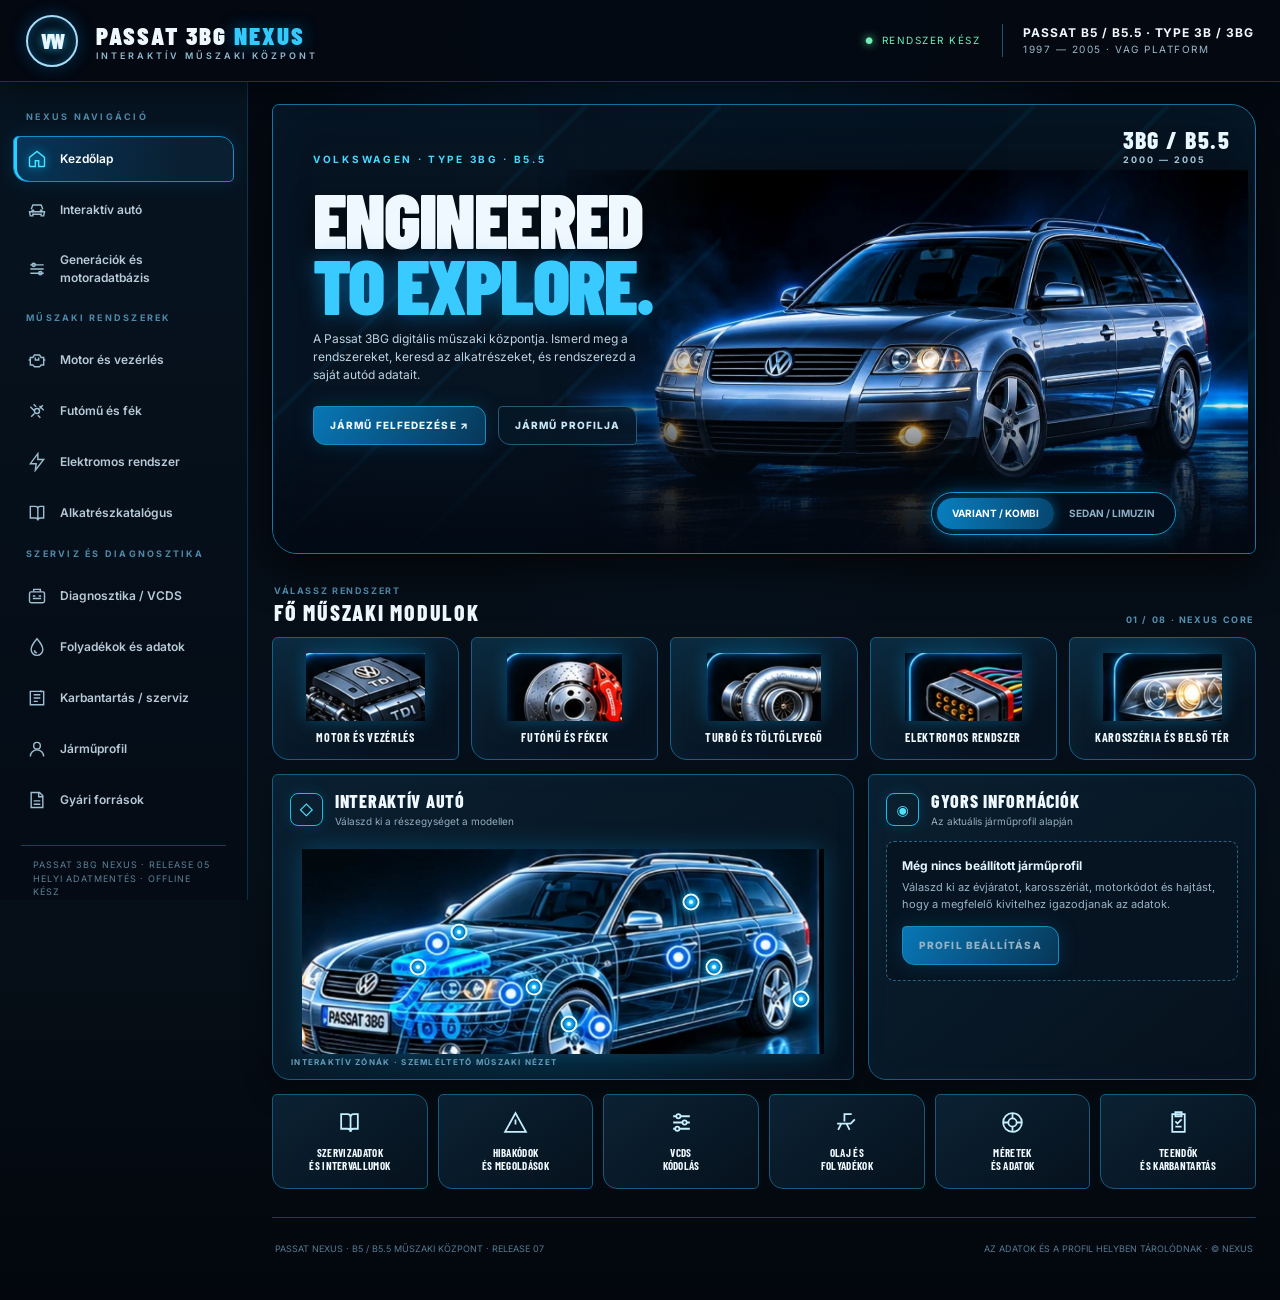
==== commit dd31e256: "Rename PASSAT_NEXUS_HELYREALLITAS.html to index.html" ====
--- a/index.html
+++ b/index.html
@@ -132,7 +132,7 @@
 const $=s=>document.querySelector(s), $$=s=>[...document.querySelectorAll(s)];
 const icon=(txt)=>`<span class="row-icon">${txt}</span>`;
 const partData={motor:{title:'Motor és vezérlés',text:'A motorváltozat pontos azonosítása nélkülözhetetlen. A vezérlés, tömítések, szűrők, befecskendezés és érzékelők cikkszáma motorkód és gyártási dátum szerint eltérhet.',rows:['Hengerfej és szelepfedél','Vezérműtengely és vezérműhajtás','Olajszivattyú, olajteknő és kenési rendszer','Hűtőrendszer, termosztát és vízpumpa'],tag:'MOTORKÓD SZÜKSÉGES'},turbo:{title:'Turbó és töltőlevegő',text:'A turbófeltöltő és a töltőnyomás-szabályozás motorváltozatonként eltér. A hibakeresésnél a vákuumrendszer, N75, aktuátor, csövek és érzékelők együttes ellenőrzése szükséges.',rows:['Turbófeltöltő és aktuátor','Vákuumcsövek és visszacsapó szelepek','N75 töltőnyomás-szabályzó','Intercooler és töltőlevegő-csövek'],tag:'MOTORVÁLTOZAT FÜGGŐ'},valto:{title:'Kuplung és sebességváltó',text:'A kuplung, lendkerék, féltengely és váltó alkatrészeit a váltókód, a motorkód és az elsőkerék-/4Motion hajtás alapján kell kiválasztani.',rows:['Kuplungszerkezet és tárcsa','Lendkerék – kivitel ellenőrzendő','Váltóház és kapcsolószerkezet','Féltengelyek és csuklók'],tag:'VÁLTÓKÓD SZÜKSÉGES'},felfuggesztes:{title:'Futómű és felfüggesztés',text:'A többlengőkaros futómű alkatrészei oldal, tengelyterhelés és PR-kód alapján választhatók ki.',rows:['Felső és alsó lengőkarok','Gömbfejek és szilentblokkok','Rugó és lengéscsillapító','Kerékcsapágy és csonkállvány'],tag:'PR-KÓD / TENGELYTERHELÉS'},fek:{title:'Fékrendszer és ABS',text:'A féktárcsa, betét, nyereg és ABS-elemek kivitele a PR-kód, tárcsaátmérő és felszereltség függvénye.',rows:['Első és hátsó féktárcsák','Fékbetétek és féknyergek','ABS/ESP jeladók és vezérlő','Fékcsövek és kézifék'],tag:'FÉK-PR-KÓD SZÜKSÉGES'},elektromos:{title:'Elektromos rendszer',text:'A vezérlőegység, kábelköteg, érzékelők és komfortelektronika pontos változata diagnosztikai azonosító szerint ellenőrizendő.',rows:['Motorvezérlő és jeladók','ABS/ESP és légzsák vezérlők','Komfortmodul és központi zár','Műszeregység és immobilizer'],tag:'VEZÉRLŐAZONOSÍTÓ SZÜKSÉGES'},karosszeria:{title:'Karosszéria és belső tér',text:'A Sedan és Variant karosszériaelemei eltérhetnek. Az ajtó, zár, ablakemelő és csomagtérajtó alkatrészét karosszériatípus szerint válaszd ki.',rows:['Lökhárítók, sárvédők és motorháztető','Ajtózárak és kilincsek','Ablakemelő szerkezetek','Variant csomagtérajtó és zárszerkezet'],tag:'KAROSSZÉRIA TÍPUS SZERINT'}};
-function go(page){$$('.page').forEach(p=>p.classList.toggle('active',p.id==='page-'+page));$$('.nav-btn').forEach(b=>b.classList.toggle('active',b.dataset.page===page));$('#sidebar').classList.remove('open');window.scrollTo({top:0,behavior:'smooth'});if(page==='profile')loadProfile();if(page==='service')renderService();}
+function go(page){$$('.page').forEach(p=>p.classList.toggle('active',p.id==='page-'+page));$$('.nav-btn').forEach(b=>b.classList.toggle('active',b.dataset.page===page));$('#sidebar').classList.remove('open');window.scrollTo({top:0,behavior:'smooth'});if(page==='profile')loadProfile();if(page==='fluids'&&typeof renderFluids==='function')renderFluids();if(page==='service')renderService();}
 $$('[data-page]').forEach(b=>b.addEventListener('click',()=>go(b.dataset.page)));$$('[data-go]').forEach(b=>b.addEventListener('click',()=>go(b.dataset.go)));$('#mobileMenu').onclick=()=>$('#sidebar').classList.toggle('open');
 function toggleBody(body){const hero=$('#hero');hero.classList.toggle('sedan-mode',body==='sedan');$('#variantBtn').classList.toggle('active',body==='variant');$('#sedanBtn').classList.toggle('active',body==='sedan');}
 $('#variantBtn').onclick=()=>toggleBody('variant');$('#sedanBtn').onclick=()=>toggleBody('sedan');
@@ -145,9 +145,54 @@
 const catalogData=[['Motorvezérlés','motor','Hengerfej, vezérműtengely, szelepfedél, tömítések','Motorkód, gyártási dátum'],['Vezérműhajtás','motor','Szíj, feszítőgörgő, vezetőgörgő, vízpumpa','Motorkód, motorváltozat'],['Turbófeltöltő','motor','Turbó, aktuátor, vákuumrendszer és csőhálózat','Motorkód, gyártási dátum'],['Befecskendezés','motor','Adagoló, PD-elemek, befecskendező és szivattyúk','Motorkód, rendszerkivitel'],['Kuplung és váltó','motor','Tárcsa, szerkezet, lendkerék, váltóalkatrészek','Váltókód, motor, hajtás'],['Első futómű','futomu','Lengőkarok, gömbfejek, szilentek, rugók','PR-kód, tengelyterhelés'],['Hátsó futómű','futomu','Lengőkarok, lengéscsillapítók, rugók','Karosszéria és hajtás'],['Fékrendszer','futomu','Tárcsák, betétek, féknyergek és jeladók','Fék-PR-kód, tárcsaátmérő'],['ABS / ESP','futomu','Hidraulika, vezérlőegység, érzékelők','PR-kód, vezérlőazonosító'],['Karosszéria – Sedan','karosszeria','Ajtók, lökhárítók, zárak, lámpák','Sedan, gyártási idő'],['Karosszéria – Variant','karosszeria','Csomagtérajtó, hátsó lámpa, zárszerkezet','Variant, gyártási idő'],['Elektromos rendszer','elektromos','Kábelköteg, ECU, relék, érzékelők','Modulazonosító'],['Komfortelektronika','elektromos','Ablakemelő, központi zár, komfortmodul','Modulgeneráció'],['Klíma és fűtés','elektromos','Kompresszor, ventilátor, érzékelők','Kézi klíma / Climatronic']];
 let catalogFilter='all';function renderCatalog(){const q=($('#catalogSearch').value||'').toLowerCase();const rows=catalogData.filter(x=>(catalogFilter==='all'||x[1]===catalogFilter)&&x.join(' ').toLowerCase().includes(q));$('#catalogList').innerHTML=rows.length?rows.map(x=>makeRow(x[0],x[2]+' · Illesztés: '+x[3],'OE AZONOSÍTÁS','◇')).join(''):'<div class="empty">Nincs találat erre a keresésre.</div>';}
 $('#catalogSearch').addEventListener('input',renderCatalog);$$('#catalogFilters .chip').forEach(b=>b.onclick=()=>{$$('#catalogFilters .chip').forEach(x=>x.classList.toggle('active',x===b));catalogFilter=b.dataset.filter;renderCatalog()});renderCatalog();
-const dtcs=[['P0299','Töltőnyomás – szabályozási határ alatt','Lehetséges okok: töltőlevegő-szivárgás, vákuumvezérlés, turbó aktuátor, szabályzószelep vagy érzékelés.'],['P0234','Töltőnyomás – túllépett szabályozási határ','Ellenőrizd a vákuumrendszert, az aktuátor mozgását, a szabályzómechanikát és az élőadatokat.'],['P0101','Légtömegmérő – tartomány / teljesítmény','Vizsgáld a légszűrőt, szívórendszert, csatlakozókat és az MAF élőadatot.'],['P0401','EGR – elégtelen áramlás','EGR-szelep, csatornák, vezérlés és differenciálnyomás-érték ellenőrzése szükséges.'],['P0380','Izzítási áramkör – hibajelzés','Biztosíték, relé, gyertyák, kábelezés és csatlakozók ellenőrzendők.'],['P0300','Véletlenszerű / többhengeres gyújtáskimaradás','Benzinmotorok általános OBD-kódja; gyújtás, üzemanyag-ellátás és kompresszió vizsgálata.'],['P0420','Katalizátor hatásfok a küszöbérték alatt','Kipufogógáz- és lambdaszonda-adatok vizsgálata szükséges.']];
-function renderDtc(){const q=($('#dtcSearch').value||'').toLowerCase();const a=dtcs.filter(x=>x.join(' ').toLowerCase().includes(q));$('#dtcList').innerHTML=a.length?a.map(x=>`<div class="list-row"><span class="row-icon">DTC</span><div class="row-main"><strong style="color:#6edbff;font-family:monospace">${x[0]} · ${x[1]}</strong><small>${x[2]}</small></div></div>`).join(''):'<div class="empty">Nincs találat. Ellenőrizd a kódot és a vezérlőegység típusát.</div>';}
-$('#dtcSearch').addEventListener('input',renderDtc);renderDtc();$('#ecuList').innerHTML=[['01','Motorvezérlő','ECU / Engine'],['02','Automata váltó','Transmission'],['03','ABS / fékelektronika','ABS / Brakes'],['08','Klímavezérlő','HVAC'],['15','Légzsák','Airbag'],['17','Műszeregység','Instruments'],['19','CAN Gateway','Gateway'],['35 / 46','Komfortelektronika','Comfort']].map(x=>makeRow(x[0]+' · '+x[1],x[2],'CÍM','⌁')).join('');
+const dtcs=[
+// Általános, szabványos OBD-II kódok – a pontos alváltozat járműfüggő lehet.
+['P0100','OBD-II','Motor / levegőmérés','Légtömegmérő áramkör hibája','MAF jeladó, csatlakozó, tápellátás vagy kábelhiba. Ellenőrizd a tápot, testet, jelvezetéket és az élőadatot.','légtömegmérő MAF levegőmérés'],
+['P0101','OBD-II','Motor / levegőmérés','Légtömegmérő – tartomány vagy teljesítményhiba','Eltömődött légszűrő, szívóoldali szivárgás, szennyezett MAF vagy kábelezési hiba is okozhatja. Hasonlítsd össze a mért és elvárt légmennyiséget.','MAF légtömegmérő légszűrő'],
+['P0102','OBD-II','Motor / levegőmérés','Légtömegmérő alacsony bemeneti jel','MAF tápellátás, testelés, csatlakozó vagy szakadt vezeték vizsgálata.'],
+['P0103','OBD-II','Motor / levegőmérés','Légtömegmérő magas bemeneti jel','Rövidzár, hibás táp/test, csatlakozó vagy jeladóhiba lehet.'],
+['P0110','OBD-II','Motor / hőmérséklet','Beszívott levegő hőmérséklet-érzékelő áramkör','IAT-érzékelő, csatlakozó és vezeték ellenőrzése; az élőadatot hideg motornál hasonlítsd a környezeti hőmérséklethez.'],
+['P0115','OBD-II','Motor / hőmérséklet','Hűtőfolyadék-hőmérséklet érzékelő áramkör','G62 jeladó, csatlakozó, kábelezés és élőadat ellenőrzése.'],
+['P0120','OBD-II','Motor / fojtószelep','Fojtószelep / pedálhelyzet-érzékelő áramkör','Fojtószelep-potenciométer, pedáljeladó, tápellátás és vezeték ellenőrzése.'],
+['P0130','OBD-II','Motor / lambdaszonda','Első lambdaszonda áramkörhiba','Szonda fűtése, jelvezetéke, csatlakozója és kipufogószivárgás ellenőrzése.'],
+['P0135','OBD-II','Motor / lambdaszonda','Első lambdaszonda fűtőkör hibája','Fűtőelem ellenállása, biztosíték, tápellátás és kábelköteg vizsgálandó.'],
+['P0171','OBD-II','Motor / keverékképzés','Túl szegény keverék – 1. hengersor','Szívóoldali fals levegő, MAF, üzemanyagnyomás vagy injektorprobléma. Üzemanyag-korrekciós értékek vizsgálata szükséges.'],
+['P0172','OBD-II','Motor / keverékképzés','Túl dús keverék – 1. hengersor','MAF, üzemanyagnyomás, injektorok, hőmérséklet-jeladók és párolgásgátló rendszer ellenőrzése.'],
+['P0201','OBD-II','Motor / befecskendezés','1. henger befecskendező áramkörhiba','Injektor, csatlakozó, kábelköteg és vezérlő kimenet ellenőrzése.'],
+['P0234','OBD-II','Motor / turbó','Töltőnyomás – túllépett szabályozási határ','VNT-mechanika megszorulása, N75, vákuumcsövek, aktuátor vagy nyomásérzékelő hibája lehetséges. Élőadat és aktuátorteszt szükséges.','turbó túltöltés overboost N75 VNT'],
+['P0299','OBD-II','Motor / turbó','Töltőnyomás – szabályozási határ alatt','Töltőlevegő-szivárgás, vákuumvezérlés, N75, turbóaktuátor, turbómechanika vagy MAP-jeladó.','turbó alultöltés underboost vákuum N75'],
+['P0300','OBD-II','Motor / égés','Véletlenszerű vagy többhengeres gyújtáskimaradás','Benzinmotoron gyújtás, üzemanyag-ellátás és kompresszió vizsgálandó. Dízelmotoron a pontos gyártói hibaleírás eltérhet.'],
+['P0301','OBD-II','Motor / égés','Gyújtáskimaradás az 1. hengeren','Gyújtógyertya, trafó, injektor, kompresszió és kábelezés vizsgálata – benzinmotornál.'],
+['P0321','OBD-II','Motor / fordulatszám-jel','Motorfordulatszám-jeladó tartomány / teljesítményhiba','Főtengely-jeladó, jeladókerék, csatlakozó és kábelezés ellenőrzése.'],
+['P0335','OBD-II','Motor / fordulatszám-jel','Főtengelyhelyzet-jeladó áramkörhiba','G28/főtengely-jeladó, csatlakozó, kábel és jeladókerék ellenőrzése.'],
+['P0340','OBD-II','Motor / vezérműtengely-jel','Vezérműtengely-helyzetjeladó áramkörhiba','Vezérműtengely-jeladó, kábelezés, csatlakozó és mechanikus vezérlés ellenőrzése.'],
+['P0380','OBD-II','Motor / izzítás','Izzítási áramkör hibája','Izzítógyertyák, biztosíték, relé, kábelezés és csatlakozók ellenőrzendők.'],
+['P0401','OBD-II','Motor / EGR','EGR – elégtelen kipufogógáz-visszavezetés','EGR-szelep, járatok, vákuumvezérlés és visszajelzés ellenőrzése. A kód önmagában nem bizonyít EGR-szelep-hibát.'],
+['P0402','OBD-II','Motor / EGR','EGR – túl nagy áramlás','EGR-szelep beragadása, vezérlés vagy érzékelési hiba vizsgálandó.'],
+['P0403','OBD-II','Motor / EGR','EGR vezérlőáramkör hibája','EGR-mágnesszelep, vezeték, csatlakozó és vezérlőjel ellenőrzése.'],
+['P0411','OBD-II','Motor / levegőrendszer','Szekunder levegőrendszer – helytelen áramlás','A rendszerrel felszerelt benzines kiviteleknél szivattyú, szelep, cső és vezérlés vizsgálata.'],
+['P0420','OBD-II','Motor / kipufogógáz','Katalizátor hatásfok a küszöbérték alatt','Kipufogószivárgás, első/hátsó lambdaszonda és katalizátor állapotának vizsgálata szükséges.'],
+['P0441','OBD-II','Motor / párolgásgátlás','EVAP – helytelen öblítési áramlás','Aktívszén-tartály, N80 szelep, csövek és elektromos vezérlés ellenőrzése; kivitelfüggő.'],
+['P0455','OBD-II','Motor / párolgásgátlás','EVAP – nagy szivárgás észlelve','Üzemanyagtartály-sapka, csőcsatlakozások, aktívszén-tartály és szellőzőrendszer vizsgálata; felszereltségfüggő.'],
+['P0500','OBD-II','Hajtás / sebességjel','Járműsebesség-jeladó hibája','Sebességjeladó, ABS-jel, kábelezés és vezérlők közötti kommunikáció ellenőrzése.'],
+['P0562','OBD-II','Elektromos / tápellátás','Rendszerfeszültség túl alacsony','Akkumulátor, generátor, testpontok, töltőkábelek és csatlakozások vizsgálata.'],
+['P0571','OBD-II','Fék / tempomat','Fékpedálkapcsoló A áramkörhiba','Fékpedálkapcsoló, beállítás, biztosíték és vezeték ellenőrzése.'],
+['P0601','OBD-II','Motorvezérlő','ECU belső memória-ellenőrzési hiba','Tápellátás és testelés ellenőrzése után vezérlőegység-specifikus diagnosztika szükséges. Ne cserélj ECU-t első lépésként.'],
+['P0700','OBD-II','Automata váltó','Váltóvezérlő hibát jelzett','A P0700 csak azt jelzi, hogy a váltóvezérlő hibát tárolt; a TCM saját hibakódjait külön ki kell olvasni.'],
+['P0715','OBD-II','Automata váltó','Bemenő / turbinafordulatszám-jeladó áramkörhiba','Váltó bemeneti fordulatszám-jeladó, csatlakozó és kábel ellenőrzése; váltótípus-függő.'],
+['P0720','OBD-II','Automata váltó','Kimenő fordulatszám-jeladó áramkörhiba','Váltó kimeneti fordulatszám-jeladó és kábelezés vizsgálata.'],
+['P0741','OBD-II','Automata váltó','Nyomatékváltó-zárókuplung teljesítményhiba','ATF-szint és állapot, hidraulika, szelepblokk és kuplung működésének vizsgálata; váltókód szükséges.'],
+['P1000','OBD-II','OBD készenléti állapot','OBD monitorok még nem futottak le teljesen','Nem hagyományos alkatrészhiba. Akkumulátor-lekötés vagy hibakódtörlés után a menetkészségi monitorok még nem teljesültek.'],
+['P2002','OBD-II','Motor / kipufogógáz','Részecskeszűrő hatásfok a küszöbérték alatt','Csak DPF-fel szerelt kiviteleknél értelmezhető. Differenciálnyomás, csövek, koromterhelés és regeneráció ellenőrzése.'],
+['P2101','OBD-II','Motor / fojtószelep','Fojtószelep-működtető tartomány / teljesítményhiba','Fojtószelep-ház, motor, pozíció-visszajelzés, táp és adaptáció ellenőrzése.'],
+['P2279','OBD-II','Motor / szívórendszer','Szívórendszeri levegőszivárgás','Szívócsövek, vákuumcsatlakozások, kartergáz-rendszer és tömítések szivárgásvizsgálata.'],
+// Dokumentált VAG-kódok – csak a megadott Ross-Tech leírás szerinti általános értelmezés.
+['17964 / P1556','VAG','Motorvezérlő / turbó','Töltőnyomás-szabályozás – negatív eltérés','Túl alacsony töltőnyomás, lecsúszott vagy szivárgó cső, VNT-mechanika vagy N75 szelep. Ellenőrizd a csöveket, N75-öt és a változó geometriát.','VAG limp mode vészüzem turbó nyomás'],
+['17965 / P1557','VAG','Motorvezérlő / turbó','Töltőnyomás-szabályozás – pozitív eltérés','Túl magas töltőnyomásra utaló VAG hibakód. Vákuumvezérlés, N75, aktuátor és változó turbógeometria ellenőrzése szükséges.'],
+['00532','VAG','Tápellátás / vezérlők','Tápfeszültség B+ – túl alacsony vagy túl magas','Egy vezérlőben jelentkezve helyi vezeték/csatlakozó is lehet; több vezérlőben egyszerre közös akkumulátor-, generátor- vagy testelési hiba valószínűbb.','akkumulátor generátor feszültség töltés'],
+['01044','VAG','Vezérlőegység / kódolás','A vezérlőegység kódolása nem megfelelő','Ellenőrizd a vezérlő kódolását és a Gateway telepítési listáját. Bizonyos korai Passat 3B Gateway-verzióknál ismert szoftveres sajátosság; csak a pontos vezérlő és szoftver alapján értelmezd.','kódolás gateway CAN']
+];
+$('#ecuList').innerHTML=[['01','Motorvezérlő','ECU / Engine'],['02','Automata váltó','Transmission'],['03','ABS / fékelektronika','ABS / Brakes'],['08','Klímavezérlő','HVAC'],['15','Légzsák','Airbag'],['17','Műszeregység','Instruments'],['19','CAN Gateway','Gateway'],['35 / 46','Komfortelektronika','Comfort']].map(x=>makeRow(x[0]+' · '+x[1],x[2],'CÍM','⌁')).join('');
 const fluids=[['Motorolaj','A pontos VW-jóváhagyás a motorkód és szervizelőírás szerint ellenőrzendő.','MOTORKÓD SZERINT'],['Hűtőfolyadék','A gyártó által előírt specifikáció és kompatibilitás szerint töltsd fel.','GYÁRI SPECIFIKÁCIÓ'],['Fékfolyadék','A jármű kézikönyve / gyári dokumentáció szerinti DOT-előírás szükséges.','GYÁRI ELŐÍRÁS'],['Kézi váltóolaj','Váltókód alapján azonosítsd a megfelelő folyadékot és mennyiséget.','VÁLTÓKÓD'],['Automata váltóolaj','A váltó pontos típusa, kódja és eljárása alapján választható.','VÁLTÓKÓD'],['Szervokormány-folyadék','A gyári előírás és a tartály jelölése alapján ellenőrizd.','GYÁRI ELŐÍRÁS']];$('#fluidsList').innerHTML=fluids.map(x=>makeRow(x[0],x[1],x[2],'◉')).join('');
 
 // B5 / B5.5 generációs adatbázis: reprezentatív kódpéldák, nem teljes gyári katalógus.
@@ -193,9 +238,9 @@
 function collectProfile(){const p={};PROFILE_FIELDS.forEach(k=>{const el=$('#'+k);p[k]=el?el.value.trim():'';});return p;}
 function applyProfile(p){PROFILE_FIELDS.forEach(k=>{const el=$('#'+k);if(el)el.value=typeof p[k]==='string'?p[k]:String(p[k]??'');});}
 function loadProfile(){let p={};try{p=JSON.parse(localStorage.getItem('p3bg-profile')||'{}')}catch(e){};applyProfile(p);}
-function saveProfile(e){e.preventDefault();const p=collectProfile();localStorage.setItem('p3bg-profile',JSON.stringify(p));$('#profileMsg').textContent='A járműprofil mentve ezen az eszközön.';renderQuickSpecs();}
+function saveProfile(e){e.preventDefault();const p=collectProfile();localStorage.setItem('p3bg-profile',JSON.stringify(p));$('#profileMsg').textContent='A járműprofil mentve ezen az eszközön.';renderQuickSpecs();if(typeof renderFluids==='function')renderFluids();}
 $('#profileForm').addEventListener('submit',saveProfile);
-$('#clearProfile').onclick=()=>{localStorage.removeItem('p3bg-profile');$('#profileForm').reset();$('#profileMsg').textContent='A helyi járműprofil törölve.';renderQuickSpecs();};
+$('#clearProfile').onclick=()=>{localStorage.removeItem('p3bg-profile');$('#profileForm').reset();$('#profileMsg').textContent='A helyi járműprofil törölve.';renderQuickSpecs();if(typeof renderFluids==='function')renderFluids();};
 $('#exportProfile').onclick=()=>{const p=collectProfile();const payload={format:'passat-nexus-vehicle-profile',version:1,exportedAt:new Date().toISOString(),profile:p};const blob=new Blob([JSON.stringify(payload,null,2)],{type:'application/json;charset=utf-8'});const url=URL.createObjectURL(blob);const a=document.createElement('a');a.href=url;a.download='passat-nexus-jarmuprofil.json';document.body.appendChild(a);a.click();a.remove();setTimeout(()=>URL.revokeObjectURL(url),1000);$('#profileMsg').textContent='A járműprofil JSON-fájlja elkészült.';};
 $('#importProfileBtn').onclick=()=>$('#importProfileFile').click();
 $('#importProfileFile').addEventListener('change',async e=>{const file=e.target.files&&e.target.files[0];if(!file)return;try{if(file.size>100000)throw new Error('A fájl túl nagy.');const raw=JSON.parse(await file.text());const p=raw&&raw.format==='passat-nexus-vehicle-profile'&&raw.profile?raw.profile:raw;if(!p||typeof p!=='object'||Array.isArray(p))throw new Error('A JSON-fájl nem tartalmaz érvényes járműprofilt.');const clean={};PROFILE_FIELDS.forEach(k=>{const v=p[k];clean[k]=v==null?'':String(v).slice(0,k==='profileVin'?17:120);});if(!PROFILE_FIELDS.some(k=>clean[k]))throw new Error('A fájlban nem találhatók járműprofil-adatok.');localStorage.setItem('p3bg-profile',JSON.stringify(clean));applyProfile(clean);renderQuickSpecs();$('#profileMsg').textContent='A járműprofil sikeresen importálva és elmentve ezen az eszközön.';}catch(err){$('#profileMsg').textContent='Importálási hiba: '+(err.message||'érvénytelen JSON-fájl');}finally{e.target.value='';}});
@@ -300,8 +345,23 @@
 ['Ablakmosó folyadék','Évszaknak megfelelő, fagyálló ablakmosó; nyári és téli koncentrátum előírás szerint.','Külső hőmérséklet','Fúvókák, csövek, szivattyú és tartály ellenőrzése.','Ne használj hűtőfolyadékot vagy háztartási mosogatószert.'],
 ['Üzemanyag','A tanksapka és kezelési útmutató szerinti dízel vagy benzin; biodízel-arány és EN-szabvány piacfüggő.','Motorkód / piac','Szűrőcsere, víz/lerakódás ellenőrzése; dízel rendszert légtelenítési előírás szerint töltsd.','Benzint dízelbe tölteni súlyos károsodást okozhat.']
 ];
-function showFluid(name){const x=fluidExtra.find(z=>z[0]===name);if(!x)return;$('#drawerTitle').textContent=x[0];$('#drawerText').textContent=x[1];$('#drawerBody').innerHTML=`<div class="drawer-section"><div class="eyebrow">AZONOSÍTÁSI FELTÉTEL</div><p>${x[2]}</p></div><div class="drawer-section"><div class="eyebrow">ELLENŐRZÉS / CSERE</div><p>${x[3]}</p></div><div class="info-box">${x[4]}</div><p class="muted small">Pontos literadatot csak motor-/váltókód és kivitel alapján szabad megadni. A feltöltési mennyiség és a szervizfeltöltési mennyiség eltérhet.</p>`;$('#drawerBackdrop').classList.add('open');}
-$('#fluidsList').innerHTML=fluidExtra.map(x=>`<button class="list-row nexus-fluid" data-name="${x[0]}" style="width:100%;text-align:left;cursor:pointer"><span class="row-icon">◉</span><span class="row-main"><strong>${x[0]}</strong><small>${x[1]}</small></span><span class="row-tag">RÉSZLETEK</span></button>`).join('');
+function getSavedVehicle(){try{return JSON.parse(localStorage.getItem('p3bg-profile')||'{}')}catch(e){return {}}}
+const ENGINE_FLUID_DB={
+ // Passat B5/B5.5 engine entries. Values are shown only where a source supports the application.
+ // Each record is independent so additional engine families can be added without changing the UI.
+ AWX:{family:'1.9 TDI PD',power:'96 kW / 130 LE',years:'B5.5, 2000–2005',oil:'kb. 4,3 l olajszűrő-cserével',oilSpec:'VW 505.01 (DPF nélküli kivitel); VW 507.00 csak akkor, ha az adott kivitelhez/előíráshoz engedélyezett',coolant:null,coolantSpec:null,source:'AWX motoradatlap: 4,3 l motorolaj szűrőcserével; VW 505.01 előírás. A pontos mennyiséget nívópálcával kell beállítani.',sourceUrl:'https://provoznikarta.cz/en/motor-awx'},
+ AVF:{family:'1.9 TDI PD',power:'96 kW / 130 LE',years:'B5.5, 2000–2005',oil:'kb. 4,3 l olajszűrő-cserével',oilSpec:'VW 505.01 (DPF nélküli kivitel); VW 507.00 csak az adott kivitel jóváhagyása esetén',coolant:null,coolantSpec:null,source:'AVF az AWX-szel azonos 1.9 TDI PD 96 kW motorcsaládban szerepel; az olajmennyiség másodlagos műszaki adatforrásból származik. A gyári javítási adat ellenőrzése javasolt.',sourceUrl:'https://passatklub.hu/muszaki-adatok/passat-b5-b5-5/424-passat-b5-5-dizelmotorok-adatai'},
+ AVB:{family:'1.9 TDI PD',power:'74 kW / 101 LE',years:'B5.5, 2000–2005',oil:null,oilSpec:'PD motorhoz VW 505.01; a konkrét szervizelőírást ellenőrizni kell',coolant:null,coolantSpec:null,source:'Az AVB 1.9 TDI PD 74 kW kivitel. Ehhez a profilhoz a jelen adatbázis még nem rendel ellenőrzött literértéket.',sourceUrl:'https://catalog.hengst.com/en/online-catalog/product/570200000-03/bg/'},
+ AFN:{family:'1.9 TDI adagolós',power:'81 kW / 110 LE',years:'B5 korai kivitel',oil:'kb. 3,8 l olajszűrő-cserével',oilSpec:'VW 505.00',coolant:null,coolantSpec:null,source:'B5 adagolós 1.9 TDI műszaki adatként kezelt érték; a konkrét motorkód/évjárat gyári adatával ellenőrizendő.',sourceUrl:'https://passatklub.hu/muszaki-adatok/passat-b5-b5-5/424-passat-b5-b5-5-dizelmotorok-adatai'},
+ AHU:{family:'1.9 TDI adagolós',power:'66 kW / 90 LE',years:'B5 korai kivitel',oil:'kb. 3,8 l olajszűrő-cserével',oilSpec:'VW 505.00',coolant:null,coolantSpec:null,source:'B5 adagolós 1.9 TDI műszaki adatként kezelt érték; a konkrét motorkód/évjárat gyári adatával ellenőrizendő.',sourceUrl:'https://passatklub.hu/muszaki-adatok/passat-b5-b5-5/424-passat-b5-b5-5-dizelmotorok-adatai'},
+ AHH:{family:'1.9 TDI adagolós',power:'66 kW / 90 LE',years:'B5',oil:'kb. 3,8 l olajszűrő-cserével',oilSpec:'VW 505.00',coolant:null,coolantSpec:null,source:'B5 adagolós 1.9 TDI műszaki adatként kezelt érték; a konkrét motorkód/évjárat gyári adatával ellenőrizendő.',sourceUrl:'https://passatklub.hu/muszaki-adatok/passat-b5-b5-5/424-passat-b5-b5-5-dizelmotorok-adatai'},
+ AVG:{family:'1.9 TDI adagolós',power:'81 kW / 110 LE',years:'B5/B5.5',oil:'kb. 3,8 l olajszűrő-cserével',oilSpec:'VW 505.00',coolant:null,coolantSpec:null,source:'AVG adagolós kivitelként szerepel a B5 dízelmotor-adatbázisban; a pontos literértéket a gyári javítási adat szerint kell véglegesíteni.',sourceUrl:'https://passatklub.hu/muszaki-adatok/passat-b5-b5-5/424-passat-b5-b5-5-dizelmotorok-adatai'}
+};
+function getFluidFitment(p){const code=String(p.profileEngine||'').trim().toUpperCase();const rec=ENGINE_FLUID_DB[code];if(!rec)return {code,engineLabel:code?('Motorkód: '+code+' · nincs még ellenőrzött adatlap'):'Motorkód nincs megadva',oil:null,coolant:null,oilSpec:null,coolantSpec:null,source:null,sourceUrl:null};return {...rec,code,engineLabel:`${rec.family} · ${rec.power} · ${rec.years}`};}
+function renderFluids(){const p=getSavedVehicle(),fit=getFluidFitment(p);const gear=p.profileGear||'';const summary=`<div class="info-box"><strong>Aktív járműprofil</strong><br>${[p.profileGeneration,p.profileYear,p.profileBody,fit.engineLabel,p.profileDrive].filter(Boolean).join(' · ')||'Nincs elmentett járműadat.'}<br><span class="muted small">Több motorkódot kezelő adatbázis. A megjelenített adatok mindig az aktív profilhoz igazodnak; új járműhöz elég a profilt átállítani.</span></div>`;
+ const rows=fluidExtra.map(x=>{let sub=x[1];if(x[0]==='Motorolaj')sub=fit.oil?`${fit.oil} · ${fit.oilSpec}`:'A mentett motorkódhoz még nincs ellenőrzött literadat.';if(x[0]==='Hűtőfolyadék')sub=fit.coolant?`${fit.coolant} · ${fit.coolantSpec}`:'A mentett motorkódhoz még nincs ellenőrzött literadat.';if(x[0].includes('váltó')||x[0].includes('ATF'))sub=gear?`Mentett váltóadat: ${gear} – a pontos váltókód még szükséges.`:'A váltókód nincs megadva a profilban.';return `<button class="list-row nexus-fluid" data-name="${x[0]}" style="width:100%;text-align:left;cursor:pointer"><span class="row-icon">◉</span><span class="row-main"><strong>${x[0]}</strong><small>${sub}</small></span><span class="row-tag">RÉSZLETEK</span></button>`}).join('');$('#fluidsList').innerHTML=summary+rows;}
+function showFluid(name){const x=fluidExtra.find(z=>z[0]===name);if(!x)return;const p=getSavedVehicle(),fit=getFluidFitment(p);let vehicleValue='Ehhez a profilhoz nincs még ellenőrzött, pontos literadat.';if(name==='Motorolaj'&&fit.oil)vehicleValue=`${fit.oil}. Előírás: ${fit.oilSpec}.`;if(name==='Hűtőfolyadék'&&fit.coolant)vehicleValue=`${fit.coolant}. Előírás: ${fit.coolantSpec}.`;if((name==='Kézi váltóolaj'||name.startsWith('Automata'))&&!p.profileGear)vehicleValue='A járműprofilban nincs váltókód. Add meg a váltó pontos kódját a Járműprofil menüben.';$('#drawerTitle').textContent=x[0];$('#drawerText').textContent=x[1];$('#drawerBody').innerHTML=`<div class="drawer-section"><div class="eyebrow">A MENTETT JÁRMŰ ADATAI</div><p>${[p.profileYear,p.profileGeneration,fit.engineLabel,p.profileGear?'Váltó: '+p.profileGear:'Váltókód nincs megadva'].filter(Boolean).join(' · ')||'Nincs mentett profil.'}</p><div class="info-box">${vehicleValue}</div></div><div class="drawer-section"><div class="eyebrow">AZONOSÍTÁSI FELTÉTEL</div><p>${x[2]}</p></div><div class="drawer-section"><div class="eyebrow">ELLENŐRZÉS / CSERE</div><p>${x[3]}</p></div><div class="info-box">${x[4]}</div><p class="muted small">${fit.source||'Az adatbázis nem talált biztonsággal egyező motorkódot. Ne használj becsült mennyiséget; ellenőrizd a motorkódot, váltókódot és a gyári javítási adatot.'} A teljes feltöltési mennyiség és a szervizfeltöltési mennyiség eltérhet.</p>${fit.sourceUrl?`<p><a href="${fit.sourceUrl}" target="_blank" rel="noopener">Adatforrás megnyitása</a></p>`:''}<div class="btn-row"><button class="primary-btn" onclick="document.getElementById('drawerBackdrop').classList.remove('open');go('profile')">JÁRMŰPROFIL ELLENŐRZÉSE</button></div>`;$('#drawerBackdrop').classList.add('open');}
+renderFluids();
 
 if('serviceWorker'in navigator){window.addEventListener('load',()=>navigator.serviceWorker.register('./sw.js').catch(()=>{}));}
 </script>
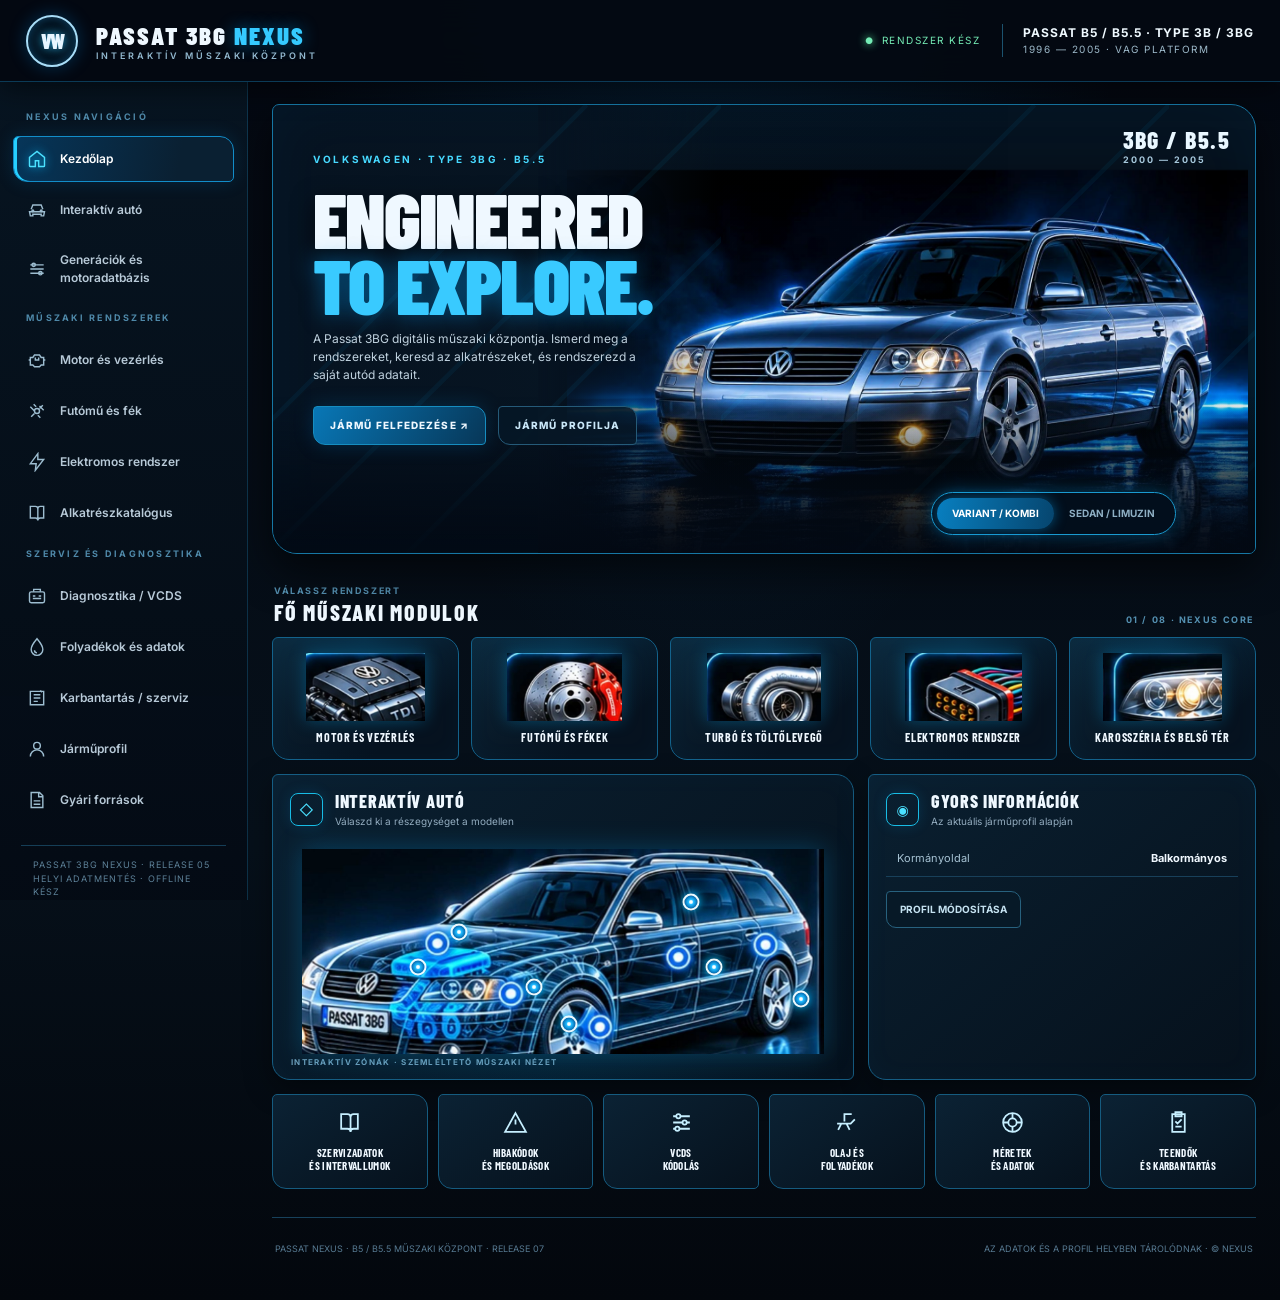
==== commit 039d11bc: "Rename PASSAT_NEXUS_TELJES_FOLYADEK_ADATBAZIS.html to index.html" ====
--- a/index.html
+++ b/index.html
@@ -15,12 +15,13 @@
 @media(prefers-reduced-motion:reduce){*,*:before,*:after{animation:none!important;transition:none!important;scroll-behavior:auto!important}}
  .nexus-detail,.nexus-dtc,.nexus-fluid{font:inherit;color:inherit;background:#061522}.nexus-detail:hover,.nexus-dtc:hover,.nexus-fluid:hover{border-color:#39cfff;box-shadow:0 0 14px #00aaff30}.nexus-detail .row-main,.nexus-dtc .row-main,.nexus-fluid .row-main{display:block;text-align:left}
 </style>
+<meta name="passat-nexus-fluid-db" content="B5-B5.5 expanded fluid database 2026-11-24"><!-- PASSAT NEXUS FLUID DB REVISION 2026-11-24 -->
 </head>
 <body>
 <header class="app-header">
  <button class="mobile-menu" id="mobileMenu" aria-label="Menü megnyitása"><svg viewBox="0 0 24 24" fill="none" stroke="currentColor" stroke-width="2"><path d="M3 6h18M3 12h18M3 18h18"/></svg></button>
  <div class="vw-mark" aria-label="Volkswagen">VW</div><div class="brand">PASSAT 3BG <span>NEXUS</span><small>INTERAKTÍV MŰSZAKI KÖZPONT</small></div>
- <div class="header-right"><span class="status">RENDSZER KÉSZ</span><span class="model-tag"><b>PASSAT B5 / B5.5 · TYPE 3B / 3BG</b>1997 — 2005 · VAG PLATFORM</span></div>
+ <div class="header-right"><span class="status">RENDSZER KÉSZ</span><span class="model-tag"><b>PASSAT B5 / B5.5 · TYPE 3B / 3BG</b>1996 — 2005 · VAG PLATFORM</span></div>
 </header>
 <div class="layout">
 <aside class="sidebar" id="sidebar">
@@ -117,7 +118,7 @@
  </div>
 </section>
 <section class="page" id="page-service"><div class="page-title"><div><div class="eyebrow">MAINTENANCE / SERVICE LOG</div><h1>KARBANTARTÁS ÉS SZERVIZNAPLÓ</h1><p>Vezesd a saját Passatod javításait és következő teendőit – az adatok ezen az eszközön maradnak.</p></div></div><div class="content-grid"><div class="glass-panel content-panel"><h2>ÚJ SZERVIZESEMÉNY</h2><form id="serviceForm"><div class="form-grid"><label class="field">Dátum<input id="svcDate" type="date" required></label><label class="field">Kilométeróra<input id="svcKm" type="number" min="0" placeholder="pl. 285000"></label><label class="field full">Elvégzett munka / alkatrész<input id="svcTask" required placeholder="pl. olajcsere, vezérlés, fékbetét"></label><label class="field full">Megjegyzés<input id="svcNote" placeholder="Márka, cikkszám, műhely, egyéb adat"></label></div><div class="btn-row"><button class="primary-btn" type="submit">BEJEGYZÉS MENTÉSE</button></div></form></div><div class="glass-panel content-panel"><h2>SAJÁT SZERVIZNAPLÓ</h2><div class="list" id="serviceLog"></div><div class="btn-row"><button class="ghost-btn" id="exportLog">NAPLÓ EXPORTÁLÁSA (.CSV)</button></div></div></div></section>
-<section class="page" id="page-profile"><div class="page-title"><div><div class="eyebrow">VEHICLE ID / LOCAL PROFILE</div><h1>JÁRMŰPROFIL</h1><p>Azonosítsd a saját Passat B5 / 3B vagy B5.5 / 3BG modelledet, hogy a felület a megfelelő kivitelhez igazodjon.</p></div></div><div class="content-grid"><div class="glass-panel content-panel"><h2>JÁRMŰ AZONOSÍTÁSA</h2><form id="profileForm"><div class="form-grid"><label class="field">Generáció<select id="profileGeneration"><option value="">Válassz…</option><option value="B5 / 3B">B5 / 3B</option><option value="B5.5 / 3BG">B5.5 / 3BG</option></select></label><label class="field">Modellév<select id="profileYear"><option value="">Válassz…</option><option>2000</option><option>2001</option><option>2002</option><option>2003</option><option>2004</option><option>2005</option></select></label><label class="field">Karosszéria<select id="profileBody"><option value="">Válassz…</option><option>Sedan / Limousine</option><option>Variant / Kombi</option></select></label><label class="field">Motorkód<input id="profileEngine" placeholder="pl. AVB, AWX, AVF…"></label><label class="field">Üzemanyag<select id="profileFuel"><option value="">Válassz…</option><option>Diesel</option><option>Benzin</option></select></label><label class="field">Hajtás<select id="profileDrive"><option value="">Válassz…</option><option>Elsőkerék-meghajtás</option><option>4Motion</option></select></label><label class="field">Váltó / váltókód<input id="profileGear" placeholder="pl. kézi / automata, kód"></label><label class="field">PR-kód<input id="profilePR" placeholder="fék / futómű / felszereltség"></label><label class="field">VIN (opcionális<input id="profileVin" maxlength="17" placeholder="17 karakter – helyi mentés"></label><label class="field">Kilométeróra<input id="profileOdo" type="number" min="0" placeholder="aktuális km"></label></div><div class="btn-row"><button class="primary-btn" type="submit">PROFIL MENTÉSE</button><button class="ghost-btn" type="button" id="clearProfile">ADATOK TÖRLÉSE</button></div><div class="btn-row" style="margin-top:10px"><button class="ghost-btn" type="button" id="exportProfile">PROFIL EXPORTÁLÁSA (.JSON)</button><button class="ghost-btn" type="button" id="importProfileBtn">PROFIL IMPORTÁLÁSA (.JSON)</button><input id="importProfileFile" type="file" accept=".json,application/json" hidden></div><p class="muted small">A JSON-fájl a járműprofil adatait tartalmazza. Másik telefonon ugyanitt importálható.</p></form><p id="profileMsg" class="muted small" role="status" aria-live="polite"></p></div><div class="glass-panel content-panel"><h2>MIÉRT FONTOS?</h2><div class="list-row"><div class="row-icon">01</div><div class="row-main"><strong>Motorkód</strong><small>Motor- és turbóalkatrészek, érzékelők és javítási eljárások.</small></div></div><div class="list-row"><div class="row-icon">02</div><div class="row-main"><strong>PR-kód / felszereltség</strong><small>Fék, futómű és egyes karosszériaelemek pontos illesztése.</small></div></div><div class="list-row"><div class="row-icon">03</div><div class="row-main"><strong>VIN / gyártási idő</strong><small>Gyári alkatrész-kiválasztás és modellfrissítési eltérések.</small></div></div><div class="notice">A profil kizárólag a böngésző helyi tárhelyére kerül mentésre. Nem küldi el a VIN-t vagy más adatot külső szerverre.</div></div></div></section>
+<section class="page" id="page-profile"><div class="page-title"><div><div class="eyebrow">VEHICLE ID / LOCAL PROFILE</div><h1>JÁRMŰPROFIL</h1><p>Azonosítsd a saját Passat B5 / 3B vagy B5.5 / 3BG modelledet, hogy a felület a megfelelő kivitelhez igazodjon.</p></div></div><div class="content-grid"><div class="glass-panel content-panel"><h2>JÁRMŰ AZONOSÍTÁSA</h2><form id="profileForm"><div class="form-grid"><label class="field">Generáció<select id="profileGeneration"><option value="">Válassz…</option><option value="B5 / 3B">B5 / 3B</option><option value="B5.5 / 3BG">B5.5 / 3BG</option></select></label><label class="field">Modellév<select id="profileYear"><option value="">Válassz…</option><option>1996</option><option>1997</option><option>1998</option><option>1999</option><option>2000</option><option>2001</option><option>2002</option><option>2003</option><option>2004</option><option>2005</option></select></label><label class="field">Gyártási hónap (ha ismert)<input id="profileBuildMonth" type="month"><small>Klímatöltet és modellváltás körüli eltérések pontosításához.</small></label><label class="field">Kormányoldal<select id="profileDriveSide"><option value="LHD">Balkormányos</option><option value="RHD">Jobbkormányos</option></select></label><label class="field">Piac<select id="profileMarket"><option value="EU">Európa</option><option value="NA">Észak-Amerika</option><option value="Other">Egyéb piac</option></select></label><label class="field">Karosszéria<select id="profileBody"><option value="">Válassz…</option><option>Sedan / Limousine</option><option>Variant / Kombi</option></select></label><label class="field">Motorkód<input id="profileEngine" placeholder="pl. AVB, AWX, AVF…"></label><label class="field">Üzemanyag<select id="profileFuel"><option value="">Válassz…</option><option>Diesel</option><option>Benzin</option></select></label><label class="field">Hajtás<select id="profileDrive"><option value="">Válassz…</option><option>Elsőkerék-meghajtás</option><option>4Motion</option></select></label><label class="field">Sebességváltó típusa<select id="profileGearType"><option value="">Válassz…</option><option value="manual">Kézi</option><option value="automatic">Automata</option></select></label><label class="field">Fokozatok száma<select id="profileGearSpeeds"><option value="">Válassz…</option><option value="4">4 fokozat</option><option value="5">5 fokozat</option><option value="6">6 fokozat</option></select></label><label class="field">Váltókód<input id="profileGear" placeholder="pl. 012, 01A, 01N, 01V vagy hárombetűs kód"></label><label class="field">Klímakompresszor típusa (opcionális)<input id="profileAcComp" placeholder="pl. Denso 7SB16C vagy Zexel"></label><label class="field">Ablakmosó tartály cikkszáma (opcionális)<input id="profileWasherTank" placeholder="pl. 3B0 955 453 AA / AG"></label><label class="field">PR-kód<input id="profilePR" placeholder="fék / futómű / felszereltség"></label><label class="field">VIN (opcionális)<input id="profileVin" maxlength="17" placeholder="17 karakter – helyi mentés"></label><label class="field">Kilométeróra<input id="profileOdo" type="number" min="0" placeholder="aktuális km"></label></div><div class="btn-row"><button class="primary-btn" type="submit">PROFIL MENTÉSE</button><button class="ghost-btn" type="button" id="clearProfile">ADATOK TÖRLÉSE</button></div><div class="btn-row" style="margin-top:10px"><button class="ghost-btn" type="button" id="exportProfile">PROFIL EXPORTÁLÁSA (.JSON)</button><button class="ghost-btn" type="button" id="importProfileBtn">PROFIL IMPORTÁLÁSA (.JSON)</button><input id="importProfileFile" type="file" accept=".json,application/json" hidden></div><p class="muted small">A JSON-fájl a járműprofil adatait tartalmazza. Másik telefonon ugyanitt importálható.</p></form><p id="profileMsg" class="muted small" role="status" aria-live="polite"></p></div><div class="glass-panel content-panel"><h2>MIÉRT FONTOS?</h2><div class="list-row"><div class="row-icon">01</div><div class="row-main"><strong>Motorkód</strong><small>Motor- és turbóalkatrészek, érzékelők és javítási eljárások.</small></div></div><div class="list-row"><div class="row-icon">02</div><div class="row-main"><strong>PR-kód / felszereltség</strong><small>Fék, futómű és egyes karosszériaelemek pontos illesztése.</small></div></div><div class="list-row"><div class="row-icon">03</div><div class="row-main"><strong>VIN / gyártási idő</strong><small>Gyári alkatrész-kiválasztás és modellfrissítési eltérések.</small></div></div><div class="notice">A profil kizárólag a böngésző helyi tárhelyére kerül mentésre. Nem küldi el a VIN-t vagy más adatot külső szerverre.</div></div></div></section>
 <section class="page" id="page-sources"><div class="page-title"><div><div class="eyebrow">DOCUMENTATION / REFERENCES</div><h1>GYÁRI FORRÁSOK ÉS DOKUMENTUMOK</h1><p>Hivatalos és szakmai források a pontos azonosításhoz és javításhoz.</p></div></div><div class="glass-panel content-panel"><div class="list">
  <div class="list-row"><div class="row-icon">VW</div><div class="row-main"><strong>Volkswagen erWin</strong><small>Gyári javítási útmutatók, kapcsolási rajzok, műszaki leírások és szervizinformációk.</small><a href="https://volkswagen.erwin-store.com/" target="_blank" rel="noopener">Megnyitás ↗</a></div><span class="row-tag">GYÁRI</span></div>
  <div class="list-row"><div class="row-icon">OE</div><div class="row-main"><strong>partslink24 – Original Teile</strong><small>Gyári alkatrész-azonosítás, VIN- és PR-kód alapú katalógus.</small><a href="https://www.partslink24.com/" target="_blank" rel="noopener">Megnyitás ↗</a></div><span class="row-tag">KATALÓGUS</span></div>
@@ -234,7 +235,7 @@
 $('#engineCodeSearch').addEventListener('input',renderGeneration);
 renderGeneration();
 
-const PROFILE_FIELDS=['profileGeneration','profileYear','profileBody','profileEngine','profileFuel','profileDrive','profileGear','profilePR','profileVin','profileOdo'];
+const PROFILE_FIELDS=['profileGeneration','profileYear','profileBuildMonth','profileDriveSide','profileMarket','profileBody','profileEngine','profileFuel','profileDrive','profileGearType','profileGearSpeeds','profileGear','profileAcComp','profileWasherTank','profilePR','profileVin','profileOdo'];
 function collectProfile(){const p={};PROFILE_FIELDS.forEach(k=>{const el=$('#'+k);p[k]=el?el.value.trim():'';});return p;}
 function applyProfile(p){PROFILE_FIELDS.forEach(k=>{const el=$('#'+k);if(el)el.value=typeof p[k]==='string'?p[k]:String(p[k]??'');});}
 function loadProfile(){let p={};try{p=JSON.parse(localStorage.getItem('p3bg-profile')||'{}')}catch(e){};applyProfile(p);}
@@ -243,9 +244,9 @@
 $('#clearProfile').onclick=()=>{localStorage.removeItem('p3bg-profile');$('#profileForm').reset();$('#profileMsg').textContent='A helyi járműprofil törölve.';renderQuickSpecs();if(typeof renderFluids==='function')renderFluids();};
 $('#exportProfile').onclick=()=>{const p=collectProfile();const payload={format:'passat-nexus-vehicle-profile',version:1,exportedAt:new Date().toISOString(),profile:p};const blob=new Blob([JSON.stringify(payload,null,2)],{type:'application/json;charset=utf-8'});const url=URL.createObjectURL(blob);const a=document.createElement('a');a.href=url;a.download='passat-nexus-jarmuprofil.json';document.body.appendChild(a);a.click();a.remove();setTimeout(()=>URL.revokeObjectURL(url),1000);$('#profileMsg').textContent='A járműprofil JSON-fájlja elkészült.';};
 $('#importProfileBtn').onclick=()=>$('#importProfileFile').click();
-$('#importProfileFile').addEventListener('change',async e=>{const file=e.target.files&&e.target.files[0];if(!file)return;try{if(file.size>100000)throw new Error('A fájl túl nagy.');const raw=JSON.parse(await file.text());const p=raw&&raw.format==='passat-nexus-vehicle-profile'&&raw.profile?raw.profile:raw;if(!p||typeof p!=='object'||Array.isArray(p))throw new Error('A JSON-fájl nem tartalmaz érvényes járműprofilt.');const clean={};PROFILE_FIELDS.forEach(k=>{const v=p[k];clean[k]=v==null?'':String(v).slice(0,k==='profileVin'?17:120);});if(!PROFILE_FIELDS.some(k=>clean[k]))throw new Error('A fájlban nem találhatók járműprofil-adatok.');localStorage.setItem('p3bg-profile',JSON.stringify(clean));applyProfile(clean);renderQuickSpecs();$('#profileMsg').textContent='A járműprofil sikeresen importálva és elmentve ezen az eszközön.';}catch(err){$('#profileMsg').textContent='Importálási hiba: '+(err.message||'érvénytelen JSON-fájl');}finally{e.target.value='';}});
+$('#importProfileFile').addEventListener('change',async e=>{const file=e.target.files&&e.target.files[0];if(!file)return;try{if(file.size>100000)throw new Error('A fájl túl nagy.');const raw=JSON.parse(await file.text());const p=raw&&raw.format==='passat-nexus-vehicle-profile'&&raw.profile?raw.profile:raw;if(!p||typeof p!=='object'||Array.isArray(p))throw new Error('A JSON-fájl nem tartalmaz érvényes járműprofilt.');const clean={};PROFILE_FIELDS.forEach(k=>{const v=p[k];clean[k]=v==null?'':String(v).slice(0,k==='profileVin'?17:120);});if(!PROFILE_FIELDS.some(k=>clean[k]))throw new Error('A fájlban nem találhatók járműprofil-adatok.');localStorage.setItem('p3bg-profile',JSON.stringify(clean));applyProfile(clean);renderQuickSpecs();if(typeof renderFluids==='function')renderFluids();$('#profileMsg').textContent='A járműprofil sikeresen importálva és elmentve ezen az eszközön.';}catch(err){$('#profileMsg').textContent='Importálási hiba: '+(err.message||'érvénytelen JSON-fájl');}finally{e.target.value='';}});
 loadProfile();
-function renderQuickSpecs(){let p={};try{p=JSON.parse(localStorage.getItem('p3bg-profile')||'{}')}catch(e){};const pairs=[['Generáció',p.profileGeneration],['Modellév',p.profileYear],['Karosszéria',p.profileBody],['Motorkód',p.profileEngine],['Üzemanyag',p.profileFuel],['Hajtás',p.profileDrive],['Váltó',p.profileGear],['PR-kód',p.profilePR],['Kilométeróra',p.profileOdo?Number(p.profileOdo).toLocaleString('hu-HU')+' km':'']].filter(x=>x[1]);$('#quickSpecs').innerHTML=pairs.length?pairs.map(x=>`<div class="spec-row"><span>${x[0]}</span><b>${x[1]}</b></div>`).join('')+'<div class="btn-row"><button class="ghost-btn" data-go="profile" onclick="go(\'profile\')">PROFIL MÓDOSÍTÁSA</button></div>':'<div class="spec-placeholder"><strong>Még nincs beállított járműprofil</strong>Válaszd ki az évjáratot, karosszériát, motorkódot és hajtást, hogy a megfelelő kivitelhez igazodjanak az adatok.<div class="btn-row"><button class="primary-btn" data-go="profile" onclick="go(\'profile\')">PROFIL BEÁLLÍTÁSA</button></div></div>';}renderQuickSpecs();
+function renderQuickSpecs(){let p={};try{p=JSON.parse(localStorage.getItem('p3bg-profile')||'{}')}catch(e){};const pairs=[['Generáció',p.profileGeneration],['Modellév',p.profileYear],['Gyártási hónap',p.profileBuildMonth],['Kormányoldal',p.profileDriveSide==='RHD'?'Jobbkormányos':'Balkormányos'],['Piac',p.profileMarket],['Karosszéria',p.profileBody],['Motorkód',p.profileEngine],['Üzemanyag',p.profileFuel],['Hajtás',p.profileDrive],['Sebességváltó',p.profileGearType==='manual'?'Kézi':p.profileGearType==='automatic'?'Automata':p.profileGearType],['Fokozatok',p.profileGearSpeeds?p.profileGearSpeeds+' fokozat':''],['Váltókód',p.profileGear],['Klímakompresszor',p.profileAcComp],['Ablakmosó tartály cikkszám',p.profileWasherTank],['PR-kód',p.profilePR],['Kilométeróra',p.profileOdo?Number(p.profileOdo).toLocaleString('hu-HU')+' km':'']].filter(x=>x[1]);$('#quickSpecs').innerHTML=pairs.length?pairs.map(x=>`<div class="spec-row"><span>${x[0]}</span><b>${x[1]}</b></div>`).join('')+'<div class="btn-row"><button class="ghost-btn" data-go="profile" onclick="go(\'profile\')">PROFIL MÓDOSÍTÁSA</button></div>':'<div class="spec-placeholder"><strong>Még nincs beállított járműprofil</strong>Válaszd ki az évjáratot, karosszériát, motorkódot és hajtást, hogy a megfelelő kivitelhez igazodjanak az adatok.<div class="btn-row"><button class="primary-btn" data-go="profile" onclick="go(\'profile\')">PROFIL BEÁLLÍTÁSA</button></div></div>';}renderQuickSpecs();
 function renderService(){let a=[];try{a=JSON.parse(localStorage.getItem('p3bg-service')||'[]')}catch(e){};$('#serviceLog').innerHTML=a.length?a.slice().reverse().map((x,i)=>`<div class="list-row"><span class="row-icon">${String(a.length-i).padStart(2,'0')}</span><div class="row-main"><strong>${x.task}</strong><small>${x.date||'Dátum nélkül'} · ${x.km?Number(x.km).toLocaleString('hu-HU')+' km · ':''}${x.note||'Nincs megjegyzés'}</small></div></div>`).join(''):'<div class="empty">Még nincs szervizbejegyzés. Az új eseményeket itt tudod rögzíteni.</div>';}
 $('#svcDate').value=new Date().toISOString().slice(0,10);$('#serviceForm').addEventListener('submit',e=>{e.preventDefault();let a=[];try{a=JSON.parse(localStorage.getItem('p3bg-service')||'[]')}catch(e){};a.push({date:$('#svcDate').value,km:$('#svcKm').value,task:$('#svcTask').value,note:$('#svcNote').value});localStorage.setItem('p3bg-service',JSON.stringify(a));$('#serviceForm').reset();$('#svcDate').value=new Date().toISOString().slice(0,10);renderService();});renderService();
 $('#exportLog').onclick=()=>{let a=[];try{a=JSON.parse(localStorage.getItem('p3bg-service')||'[]')}catch(e){};const csv=['Dátum;Kilométeróra;Munka;Megjegyzés',...a.map(x=>[x.date,x.km,x.task,x.note].map(v=>'"'+String(v||'').replaceAll('"','""')+'"').join(';'))].join('\n');const blob=new Blob(['\ufeff'+csv],{type:'text/csv;charset=utf-8'});const url=URL.createObjectURL(blob);const el=document.createElement('a');el.href=url;el.download='passat-3bg-szerviznaplo.csv';el.click();URL.revokeObjectURL(url);};
@@ -338,29 +339,123 @@
 const fluidExtra=[
 ['Motorolaj','VW olajjóváhagyás (pl. 505.00 / 505.01 / 506.01 / 507.00) motor- és szervizintervallum-függő.','Motorkód + szervizrend','Olaj és szűrő csere; olajszint vízszintes talajon; feltöltés fokozatosan, nívópálcával ellenőrizve.','Ne válassz csak 5W-40 viszkozitás alapján; a jóváhagyás az elsődleges.'],
 ['Hűtőfolyadék','VW TL 774 szerinti, az adott autóhoz jóváhagyott kompatibilis hűtőfolyadék. Régi és új kémiát ne keverj találomra.','Motorkód / gyártási idő','Hideg motornál szint; koncentráció/fagyáspont refraktométerrel; szivárgás és nyomáspróba.','Szín alapján nem azonosítható biztosan a specifikáció.'],
-['Fékfolyadék','A tartály és a gyári kézikönyv szerinti DOT 4 minősítésű folyadék; ABS/ESP kompatibilitás ellenőrzendő.','Gyári fékrendszer-előírás','Nedvességtartalom; csere gyári légtelenítési sorrend szerint; rendszer légtelenítése.','Általános szervizgyakorlatban 2 évenkénti csere; gyári előírás az irányadó.'],
-['Kézi váltóolaj','VW cikkszám/jóváhagyás a váltókód alapján; GL-osztály önmagában nem elég.','Váltókód szükséges','Betöltési szint és hőmérsékleti/pozíciós eljárás a váltó javítási utasítása szerint.','Ne használj automata váltóolajat kézi váltóban.'],
-['Automata váltóolaj (ATF)','A 01V/ZF 5HP19, 01N és egyéb váltók eltérő folyadékot és szintbeállítási eljárást igényelnek.','Váltókód + gyári előírás','Pontos ATF; előírt olajhőmérséklet; járó motor/kapcsolási ciklus, ha az eljárás előírja; szintellenőrzés.','Hibás ATF vagy hőmérséklet nélküli szintbeállítás váltókárt okozhat.'],
-['Szervokormány-folyadék','VW által jóváhagyott hidraulikaolaj (gyakran zöld CHF-jellegű folyadék, de a tartály/jóváhagyás ellenőrzendő).','Tartály címkéje / VIN','Szint; habosodás; szivárgás; szivattyúhang; légtelenítés gyári eljárással.','ATF-et vagy univerzális olajat ne tölts bele találomra.'],
-['Ablakmosó folyadék','Évszaknak megfelelő, fagyálló ablakmosó; nyári és téli koncentrátum előírás szerint.','Külső hőmérséklet','Fúvókák, csövek, szivattyú és tartály ellenőrzése.','Ne használj hűtőfolyadékot vagy háztartási mosogatószert.'],
-['Üzemanyag','A tanksapka és kezelési útmutató szerinti dízel vagy benzin; biodízel-arány és EN-szabvány piacfüggő.','Motorkód / piac','Szűrőcsere, víz/lerakódás ellenőrzése; dízel rendszert légtelenítési előírás szerint töltsd.','Benzint dízelbe tölteni súlyos károsodást okozhat.']
+['Fékfolyadék','DOT 4 fékfolyadék; a 2000-től érvényes B5 karbantartási eljárás 1,0 l átöblítési mennyiséget ad meg (nem rendszer-űrtartalom).','Gyári fékrendszer-előírás','Nedvességtartalom; csere gyári légtelenítési sorrend szerint; rendszer légtelenítése.','Általános szervizgyakorlatban 2 évenkénti csere; gyári előírás az irányadó.'],
+['Kézi váltóolaj','VW jóváhagyás és mennyiség a váltócsalád + hárombetűs váltókód alapján; GL-osztály önmagában nem elég.','Váltókód szükséges','Betöltési szint és hőmérsékleti/pozíciós eljárás a váltó javítási utasítása szerint.','Ne használj automata váltóolajat kézi váltóban.'],
+['Automata váltóolaj (ATF)','A 01N és 01V váltók eltérő ATF-et, teljes feltöltési és olajcsere-mennyiséget, valamint szintbeállítási eljárást igényelnek.','Váltókód + gyári előírás','Pontos ATF; előírt olajhőmérséklet; járó motor/kapcsolási ciklus, ha az eljárás előírja; szintellenőrzés.','Hibás ATF vagy hőmérséklet nélküli szintbeállítás váltókárt okozhat.'],
+['Szervokormány-folyadék','VW G 002 000 hidraulikaolaj; közölt 4 hengeres rendszerkapacitás 0,7–0,9 l. A tartály és VIN szerinti utódjóváhagyás ellenőrzendő.','Tartály címkéje / VIN','Szint; habosodás; szivárgás; szivattyúhang; légtelenítés gyári eljárással.','ATF-et vagy univerzális olajat ne tölts bele találomra.'],
+['Ablakmosó folyadék','Évszaknak megfelelő, fagyálló ablakmosó; tartálytérfogat a tartály OE-cikkszáma alapján.','Tartály cikkszáma / külső hőmérséklet','Fúvókák, csövek, szivattyú és tartály ellenőrzése.','Ne használj hűtőfolyadékot vagy háztartási mosogatószert.'],
+['Üzemanyag','A tanksapka és kezelési útmutató szerinti dízel vagy benzin; biodízel-arány és EN-szabvány piacfüggő.','Motorkód / piac','Szűrőcsere, víz/lerakódás ellenőrzése; dízel rendszert légtelenítési előírás szerint töltsd.','Benzint dízelbe tölteni súlyos károsodást okozhat.'],
+['Automata váltó végáttétel-olaj','01N/01V automata váltónál a végáttétel olajtere külön van az ATF-től.','01N vagy 01V váltókód + hajtás','Külön végáttétel betöltő/szintellenőrző pont; a váltó ATF-szintjétől függetlenül ellenőrizendő.','Nem ATF: VW G 052 145 S2 / SAE 75W-90, ahol az adott kivitel ezt írja elő.'],
+['4Motion központi hajtás / osztómű','A 4Motion hajtás központi egysége külön olajteret képez; 01V AWD esetén a VW chart 0,8 l új feltöltést ad meg.','4Motion + váltókód + központi egység kivitele','A váltó és az osztómű/központi egység töltési eljárása külön történik.','A 01V AWD 0,8 l értéke nem vihető át automatikusan a kézi 01A/01E változatra.'],
+['Hátsó differenciálmű (4Motion)','A hátsó végáttétel külön hajtóműolajat igényel, nem motorolajat és nem ATF-et.','4Motion + hátsó differenciálmű kivitel/GKB','A töltet és szint a differenciálműház azonosítása után ellenőrizendő.','VW 2004 chart: 01R hátsó végáttétel 1,5 l új feltöltés; kézi 01A/01E esetén is külön olajtér.'],
+['Kuplung hidraulika','A kézi váltós kiviteleknél a fékrendszerrel közös fékfolyadék-tartályból táplált hidraulikus kuplung.','Kézi váltó / kuplung kivitel','Légtelenítés a gyári eljárás szerint; szivárgás a fő- és munkahengernél.','A fékfolyadék specifikációja érvényes; nem külön motorolaj vagy ATF.'],
+['Klímagáz (R134a)','A B5/B5.5 légkondicionálója R134a hűtőközeget használ; a töltettömeg gyártási idő és kompresszor szerint változik.','Gyártási hónap + balkormány/jobbkormány + kompresszor adattábla','Hűtőközeg visszanyerése, vákuumozás, szivárgásvizsgálat és grammra mért feltöltés klímaszerviz-berendezéssel.','Nem literben mérendő. A jármű adattábláján/klímacímkéjén szereplő gyári tömeg az elsődleges.'],
+['Klímakompresszor olaj','A teljes klímarendszer olajmennyisége a kompresszor gyártója és a modellévi kivitel szerint változik.','Kompresszor gyártója/típusa + gyártási idő + VIN','Kompresszor- vagy hőcserélőcsere után az eltávolított alkatrészhez tartozó olajkorrekció szükséges.','A teljes rendszer 250 ml olaját nem szabad automatikusan a cserekompresszorba önteni.']
 ];
 function getSavedVehicle(){try{return JSON.parse(localStorage.getItem('p3bg-profile')||'{}')}catch(e){return {}}}
-const ENGINE_FLUID_DB={
- // Passat B5/B5.5 engine entries. Values are shown only where a source supports the application.
- // Each record is independent so additional engine families can be added without changing the UI.
- AWX:{family:'1.9 TDI PD',power:'96 kW / 130 LE',years:'B5.5, 2000–2005',oil:'kb. 4,3 l olajszűrő-cserével',oilSpec:'VW 505.01 (DPF nélküli kivitel); VW 507.00 csak akkor, ha az adott kivitelhez/előíráshoz engedélyezett',coolant:null,coolantSpec:null,source:'AWX motoradatlap: 4,3 l motorolaj szűrőcserével; VW 505.01 előírás. A pontos mennyiséget nívópálcával kell beállítani.',sourceUrl:'https://provoznikarta.cz/en/motor-awx'},
- AVF:{family:'1.9 TDI PD',power:'96 kW / 130 LE',years:'B5.5, 2000–2005',oil:'kb. 4,3 l olajszűrő-cserével',oilSpec:'VW 505.01 (DPF nélküli kivitel); VW 507.00 csak az adott kivitel jóváhagyása esetén',coolant:null,coolantSpec:null,source:'AVF az AWX-szel azonos 1.9 TDI PD 96 kW motorcsaládban szerepel; az olajmennyiség másodlagos műszaki adatforrásból származik. A gyári javítási adat ellenőrzése javasolt.',sourceUrl:'https://passatklub.hu/muszaki-adatok/passat-b5-b5-5/424-passat-b5-5-dizelmotorok-adatai'},
- AVB:{family:'1.9 TDI PD',power:'74 kW / 101 LE',years:'B5.5, 2000–2005',oil:null,oilSpec:'PD motorhoz VW 505.01; a konkrét szervizelőírást ellenőrizni kell',coolant:null,coolantSpec:null,source:'Az AVB 1.9 TDI PD 74 kW kivitel. Ehhez a profilhoz a jelen adatbázis még nem rendel ellenőrzött literértéket.',sourceUrl:'https://catalog.hengst.com/en/online-catalog/product/570200000-03/bg/'},
- AFN:{family:'1.9 TDI adagolós',power:'81 kW / 110 LE',years:'B5 korai kivitel',oil:'kb. 3,8 l olajszűrő-cserével',oilSpec:'VW 505.00',coolant:null,coolantSpec:null,source:'B5 adagolós 1.9 TDI műszaki adatként kezelt érték; a konkrét motorkód/évjárat gyári adatával ellenőrizendő.',sourceUrl:'https://passatklub.hu/muszaki-adatok/passat-b5-b5-5/424-passat-b5-b5-5-dizelmotorok-adatai'},
- AHU:{family:'1.9 TDI adagolós',power:'66 kW / 90 LE',years:'B5 korai kivitel',oil:'kb. 3,8 l olajszűrő-cserével',oilSpec:'VW 505.00',coolant:null,coolantSpec:null,source:'B5 adagolós 1.9 TDI műszaki adatként kezelt érték; a konkrét motorkód/évjárat gyári adatával ellenőrizendő.',sourceUrl:'https://passatklub.hu/muszaki-adatok/passat-b5-b5-5/424-passat-b5-b5-5-dizelmotorok-adatai'},
- AHH:{family:'1.9 TDI adagolós',power:'66 kW / 90 LE',years:'B5',oil:'kb. 3,8 l olajszűrő-cserével',oilSpec:'VW 505.00',coolant:null,coolantSpec:null,source:'B5 adagolós 1.9 TDI műszaki adatként kezelt érték; a konkrét motorkód/évjárat gyári adatával ellenőrizendő.',sourceUrl:'https://passatklub.hu/muszaki-adatok/passat-b5-b5-5/424-passat-b5-b5-5-dizelmotorok-adatai'},
- AVG:{family:'1.9 TDI adagolós',power:'81 kW / 110 LE',years:'B5/B5.5',oil:'kb. 3,8 l olajszűrő-cserével',oilSpec:'VW 505.00',coolant:null,coolantSpec:null,source:'AVG adagolós kivitelként szerepel a B5 dízelmotor-adatbázisban; a pontos literértéket a gyári javítási adat szerint kell véglegesíteni.',sourceUrl:'https://passatklub.hu/muszaki-adatok/passat-b5-b5-5/424-passat-b5-b5-5-dizelmotorok-adatai'}
+// PASSAT NEXUS – expanded B5 / B5.5 fluid database.
+// Each data value distinguishes total/dry capacity, service drain/refill and flushing quantity.
+// The exact engine/gearbox code wins over the broad family selector.
+const ENGINE_FLUID_DB={};
+function addEngines(codes,rec){codes.forEach(code=>ENGINE_FLUID_DB[code]=Object.assign({},rec));}
+const COOLANT_G12='A korabeli gyári előírás: VW TL 774 D (G12); 2004-es VW chart: foszfátmentes G 012 A8F A4. 40–60% koncentrátum, ajánlott 50%. A ma kapható utódterméknél a gyártó TL 774 jóváhagyását ellenőrizd.';
+const ENG_SRC='https://passatklub.hu/index.php/muszaki-adatok/passat-b5-b5-5/424-passat-b5-5-dizelmotorok-adatai';
+const PETROL_SRC='https://passatklub.hu/muszaki-adatok/passat-b5-b5-5/423-passat-b5-5-benzinmotorok-adatai';
+const HELLA_SRC='https://www.iam-net.eu/images/IAM-NET_Download/Hella/ec-fuellmengenhandbuch.pdf';
+const VW_OIL_SRC='https://passatklub.hu/muszaki-adatok/passat-b5-b5-5/349-passat-b5-b5-5-szerviztablazatok';
+const VW_ENGINE_SPEC='https://www.vwmanual.ru/en/passat/b5/power/engine/tehnicheskie-harakteristiki-dvigateley';
+// Passat 1.9 TDI VEP: the B5 engine-specification table gives 3.8 l oil with filter and 7.5 l coolant.
+addEngines(['AFN','AHH','AHU','AVG'],{family:'1.9 TDI VEP / adagolós',fuel:'Diesel',coolant:'7,5 l teljes rendszerkapacitás',coolantSpec:COOLANT_G12,oil:'3,8 l olajszűrő-cserével',oilSpec:'VW 505.00 fix intervallumhoz; QG1 LongLife esetén a korabeli VW 506.00 előírás szerint',source:'VW Passat B5 motorműszaki táblázat: AHU/AHH/AFN 7,5 l hűtőfolyadék; HELLA Passat-adat: AFN/AHH/AHU 7,5 l. AVG azonos 1.9 TDI VEP motorcsalád.',sourceUrl:VW_ENGINE_SPEC,oilSource:VW_ENGINE_SPEC});
+// Pump-injector engines: published B5/B5.5 service capacities vary by engine/sump/filter revision; show supported ranges and finalize by dipstick.
+addEngines(['AVB'],{family:'1.9 TDI PD 74 kW',fuel:'Diesel',coolant:'7,0 l teljes rendszerkapacitás',coolantSpec:COOLANT_G12,oil:'3,6–4,3 l olajszűrő-cserével (források és kivitel szerint eltérő; nívópálcával véglegesítendő)',oilSpec:'VW 505.01 fix szervizintervallum; DPF/PR-kód esetén VW 507.00 szerinti gyári előírás',source:'Passat B5.5 alkalmazási táblázat az AVB 1.9 TDI PD kódot igazolja; a motorolaj-adatok egyes katalógusokban 3,6 és 4,3 l között eltérnek a szerviz-/sump-kivitel szerint. Végső szint nívópálcával.',sourceUrl:'https://catalog.hengst.com/de/online-katalog/produkt/570200000-03/de/',oilSource:'https://masuma.parts/find-car-parts/volkswagen-passat-19l-avb-diesel-wagon-10785/engine-oil-100/'});
+addEngines(['AJM','ATJ'],{family:'1.9 TDI PD 85 kW',fuel:'Diesel',coolant:'7,0 l teljes rendszerkapacitás',coolantSpec:COOLANT_G12,oil:'3,8–4,3 l olajszűrő-cserével (források és kivitel szerint eltérő; nívópálcával véglegesítendő)',oilSpec:'VW 505.01 fix intervallum; QG1 LongLife kizárólag a hozzá tartozó gyári 506.01 engedéllyel',source:'PassatKlub vezérlés/motorkód adatok és Passat B5/B5.5 hűtőrendszer-adat. AJM/ATJ PD motorváltozat.',sourceUrl:VW_OIL_SRC,oilSource:VW_OIL_SRC});
+addEngines(['AVF','AWX'],{family:'1.9 TDI PD 96 kW',fuel:'Diesel',coolant:'7,0 l teljes rendszerkapacitás',coolantSpec:COOLANT_G12,oil:'3,8–4,3 l olajszűrő-cserével (kivitelfüggő szervizadat; nívópálcával véglegesítendő)',oilSpec:'VW 505.01 fix intervallum; gyári DPF esetén VW 507.00; QG1/LongLife csak az adott jármű adattáblája szerint',source:'Passat B5.5 alkalmazási adatok AVF/AWX; 7,0 l hűtőfolyadék Passat alkalmazási adat.',sourceUrl:'https://catalog.hengst.com/en/online-catalog/product/570200000-03/tj/',oilSource:'https://autodatacard.com/en/volkswagen-passat-b5-b5-5-1-9-tdi-pd-96-kw-130-hp'});
+addEngines(['AFB','AKN','BAU','BDG','BDH'],{family:'2.5 V6 TDI',fuel:'Diesel',coolant:'10,0 l teljes rendszerkapacitás',coolantSpec:COOLANT_G12,oil:'5,4 l olajszűrő-cserével',oilSpec:'VW 505.00 fix intervallumhoz; QG1 LongLife esetén a korabeli VW 506.00 előírás szerint',source:'HELLA Passat IV hűtőfolyadék-táblázat: AFB/AKN/BAU/BDH 10,0 l; Passat 2.5 V6 TDI műszaki adatok 5,4 l motorolajjal.',sourceUrl:'https://www.iam-net.eu/images/IAM-NET_Download/Hella/ec-fuellmengenhandbuch.pdf',oilSource:'https://www.scribd.com/document/511994498/Passat-B5-TDI-2-5-110kW-muszaki-adatok-AKN'});
+addEngines(['BGW'],{family:'2.0 TDI PD 100 kW',fuel:'Diesel',coolant:'8,0 l teljes rendszerkapacitás',coolantSpec:COOLANT_G12,oil:'3,6–4,0 l olajszűrő-cserével; a gyári chart és javítási adatok eltérnek, nívópálcával véglegesítendő',oilSpec:'VW 505.01 fix szerviz; gyári DPF-es kivitelhez VW 507.00/PR-adat szerint',source:'HELLA Passat-adat: BGW 8,0 l hűtőfolyadék; Passat B5.5 alkatrész-alkalmazási katalógus azonosítja a BGW-t.',sourceUrl:HELLA_SRC,oilSource:'https://catalog.hengst.com/en/online-catalog/product/1514600000-01/tj/'});
+addEngines(['BHW'],{family:'2.0 TDI PD 100 kW – észak-amerikai kivitel',fuel:'Diesel',coolant:'7,0 l teljes rendszerkapacitás',coolantSpec:COOLANT_G12,oil:'3,6–3,8 l olajszűrő-cserével; az észak-amerikai VW chart 3,6 l-t, a 2005 javítási adat 3,8 l-t közöl',oilSpec:'VW 505.01 a gyári BHW szervizelőírás szerint; a gyári DPF/PR és piac szerint ellenőrizendő',source:'VW 2004/2005 Fluid Capacity Chart: BHW 7,0 l coolant és 3,6 l olaj; 2005 BHW javítási adat 3,8 l olajszűrővel.',sourceUrl:'https://www.billswebspace.com/vw2004fluidcapacitychart.pdf',oilSource:'https://www.todomecanica.com/component/k2/download/10344_8f27b27d045524c6eb6ae93dfb95b178.html'});
+// Petrol engine capacities use code-specific B5 tables where available; the fitment key remains the exact engine code.
+addEngines(['ADP','ANA','AHL','ALZ','ARM'],{family:'1.6–1.8 soros, 4 hengeres benzines',fuel:'Benzin',coolant:'7,0 l teljes rendszerkapacitás',coolantSpec:COOLANT_G12,oil:'3,5–3,8 l olajszűrő-cserével (motorkód/olajteknő és szűrő szerint)',oilSpec:'VW 502.00 fix intervallum; QG1 esetén a VIN-hez tartozó korabeli gyári LongLife jóváhagyás szerint',source:'VW Passat B5 motorműszaki táblázat: ADP/AHL 3,8 l és 7,0 l coolant; más 1.6 családadatok 3,5–3,8 l tartományt adnak. PassatKlub motorkód-lista.',sourceUrl:VW_ENGINE_SPEC,oilSource:'https://www.oil-change.info/en/volkswagen/passat-b5/'});
+addEngines(['ALT','AZM'],{family:'2.0 soros benzines',fuel:'Benzin',coolant:'7,0 l teljes rendszerkapacitás',coolantSpec:COOLANT_G12,oil:'3,8–4,5 l olajszűrő-cserével; motorkód, olajteknő és szűrő kivitel szerint',oilSpec:'VW 502.00 fix intervallum; QG1 esetén a VIN-hez tartozó gyári LongLife jóváhagyás szerint',source:'ALT 2.0 20V és AZM 2.0 8V külön motorváltozat; PassatKlub és VW B5 műszaki adatbázis.',sourceUrl:PETROL_SRC,oilSource:'https://www.oil-change.info/en/volkswagen/passat-b5/'});
+addEngines(['ADR','AFY','APT','ARG'],{family:'1.8 20V szívó benzines',fuel:'Benzin',coolant:'7,0 l teljes rendszerkapacitás',coolantSpec:COOLANT_G12,oil:'3,5–3,9 l olajszűrő-cserével (1.8 20V szívómotorok közzétett szerviztartománya)',oilSpec:'VW 502.00 fix szervizintervallumhoz; QG1 LongLife esetén a jármű szervizfüzete szerinti korabeli VW 503.00',source:'VW Passat B5 motorműszaki táblázat: ADR 3.8 l olajszűrővel és 7.0 l hűtőfolyadék; PassatKlub motorkód-lista az AFY/APT/ARG változatokat a 1.8 5V családhoz sorolja.',sourceUrl:VW_ENGINE_SPEC,oilSource:VW_ENGINE_SPEC});
+addEngines(['AEB','ANB','APU','AUG','ATW','AWM','AWT'],{family:'1.8T 20V turbó benzines',fuel:'Benzin',coolant:'7,0 l teljes rendszerkapacitás',coolantSpec:COOLANT_G12,oil:'3,5–4,1 l olajszűrő-cserével; AEB/ATW/AUG/AWM esetén 4,1 l igazolt a 068 115 561B szűrővel, más kódnál a szűrő/VIN szerinti adat dönt',oilSpec:'VW 502.00; a gyári olajszűrő-cikkszám és VIN-határ figyelembe veendő',source:'VW Technical Service Bulletin 17 07 07: AEB/ATW/AUG/AWM 1.8T motorokhoz 4.1 l olaj szűrőcserével, VW 502.00 és meghatározott szűrővel. PassatKlub 1.8T motorkód-lista.',sourceUrl:'https://charm.li/Volkswagen/2000/Passat%20Wagon%20%283B5%29%20L4-1.8L%20Turbo%20%28AEB%29/Repair%20and%20Diagnosis/Maintenance/Technical%20Service%20Bulletins/All%20Technical%20Service%20Bulletins/Engine%20-%20Oil%20Filter%2FOil%20Specifications%2FCapacities/',oilSource:'https://charm.li/Volkswagen/2000/Passat%20Wagon%20%283B5%29%20L4-1.8L%20Turbo%20%28AEB%29/Repair%20and%20Diagnosis/Maintenance/Technical%20Service%20Bulletins/All%20Technical%20Service%20Bulletins/Engine%20-%20Oil%20Filter%2FOil%20Specifications%2FCapacities/'});
+addEngines(['AGZ','AZX'],{family:'2.3 VR5 / V5 benzines',fuel:'Benzin',coolant:'9,0 l teljes rendszerkapacitás',coolantSpec:COOLANT_G12,oil:'4,0–4,7 l olajszűrő-cserével, motorváltozat/olajteknő szerint',oilSpec:'VW 502.00 fix szerviz; QG1 esetén a korabeli gyári LongLife engedély szerint',source:'VW Passat B5 műszaki adatok: AGZ 9,0 l hűtőfolyadék; HELLA Passat táblázat AGZ/AZX 9,0 l.',sourceUrl:VW_ENGINE_SPEC,oilSource:VW_OIL_SRC});
+addEngines(['ACK','AGE','AHA','ALG','AMX','APR','AQD','ATQ','ATX','BBG'],{family:'2.8 V6 benzines',fuel:'Benzin',coolant:'8,0–11,0 l a motorkód/model year és piac szerint: korai ACK/ALG táblázat 11,0 l; későbbi ATQ gyári chart 8,0 l',coolantSpec:COOLANT_G12,oil:'4,0 l korai ACK/ALG műszaki táblázat; ATQ 6,0–6,2 l amerikai 2004/2005 gyári chart szerint',oilSpec:'VW 502.00 fix intervallum; QG1 LongLife gyári szervizkönyv szerint',source:'VWManual B5 motoradat: korai ACK/ALG 11,0 l coolant; 2004/2005 VW Fluid Capacity Chart: ATQ 8,0 l coolant és 6,0–6,2 l olaj. A modellév/piac szerinti eltérés megjelenítve.',sourceUrl:VW_ENGINE_SPEC,oilSource:'https://www.billswebspace.com/vw2004fluidcapacitychart.pdf'});
+addEngines(['BDN','BDP'],{family:'4.0 W8 benzines',fuel:'Benzin',coolant:'9,0 l teljes rendszerkapacitás',coolantSpec:COOLANT_G12,oil:'8,5 l olajszűrő-cserével',oilSpec:'VW 502.00 / a gyári W8 karbantartási füzet szerinti jóváhagyás',source:'VW 2004 Fluid Capacity Chart: BDP 9,0 l coolant; 8,5 l motorolaj filtercserével. W8 B5.5 adat.',sourceUrl:'https://www.billswebspace.com/vw2004fluidcapacitychart.pdf',oilSource:'https://www.billswebspace.com/vw2004fluidcapacitychart.pdf'});
+const GEARBOX_FLUID_DB={
+ '012':{type:'manual',speeds:'5',drive:'FWD',name:'012 – 5 fokozatú kézi váltó',fluid:'VW G 052 911 A1 szintetikus SAE 75W-90 (a GKB-hoz rendelt aktuális VW-helyettesítés ellenőrzendő)',capacity:'2,25 l névleges új feltöltés (elsőkerék-hajtás)',service:'A szintbeállítás az ellenőrző/betöltőnyílás alsó élénél történik. A névleges új feltöltés nem feltétlenül egyezik a leengedett szervizmennyiséggel.',source:'VW 2004 Passat Fluid Capacity Chart és Passat 012/01W javítási adatok.',sourceUrl:'https://www.billswebspace.com/vw2004fluidcapacitychart.pdf'},
+ '01W':{type:'manual',speeds:'5',drive:'FWD',name:'01W – 5 fokozatú kézi váltó',fluid:'VW G 052 911 A1 szintetikus SAE 75W-90, a pontos hárombetűs váltókód szerinti jóváhagyással',capacity:'2,25 l névleges új feltöltés (FWD)',service:'A szintet a betöltőnyílás alsó élénél kell beállítani. Ne alkalmazd a 4Motion 01A/01E mennyiségeit erre a váltóra.',source:'VW 2004 Passat Fluid Capacity Chart; VW szervizeljárás 012/01W.',sourceUrl:'https://www.billswebspace.com/vw2004fluidcapacitychart.pdf'},
+ '01A':{type:'manual',speeds:'5',drive:'4Motion',name:'01A – 5 fokozatú 4Motion kézi váltó',fluid:'VW G 052 911 A1 szintetikus SAE 75W-90',capacity:'2,75 l váltófeltöltés; a hátsó végáttétel külön 1,5 l',service:'A sebességváltó és a hátsó differenciálmű külön olajterek. A váltó GKB-ját és a hátsó differenciálmű kivitelét külön azonosítsd.',source:'Passat 01A 4Motion szervizadat: 2,75 l váltó és 1,5 l hátsó végáttétel.',sourceUrl:'https://charm.li/Volkswagen/2000/Passat%20Wagon%20%283B5%29/'},
+ '01E':{type:'manual',speeds:'5 / 6',drive:'4Motion / kivitelfüggő',name:'01E – nagy nyomatékú 5 vagy 6 fokozatú kézi váltó',fluid:'GKB szerint VW szintetikus 75W-90 kézi váltóolaj, gyári G 052 911 A1/G50 alkalmazás szerint',capacity:'GKB-függő: DQT/EHW/FCP/FTF/FTS/GLX/HCN: 2,5 l; ENK/FRR: 3,4 l. Más GKB-ra ezek nem vihetők át.',service:'A 01E váltócsalád több fokozatú és többféle töltetű. A hárombetűs GKB kötelező a pontos mennyiséghez. 4Motion hátsó differenciálmű: 1,5 l külön olajtér.',source:'Passat 2005 01E 6-speed manual AWD javítási adat, GKB szerint.',sourceUrl:'https://charm.li/Volkswagen/2005/Passat%20Sedan%204Motion%20%283B3%29%20V6-2.8L%20%28ATQ%29/Repair%20and%20Diagnosis/Transmission%20and%20Drivetrain/Manual%20Transmission%2FTransaxle/Specifications/Fluid%20Type%20Specifications/01E%2C%206%20Speed%20M%2FT%20AWD/'},
+ '01N':{type:'automatic',speeds:'4',drive:'FWD',name:'01N / AG4 – 4 fokozatú automata',fluid:'VW G 052 162 A2 / az adott 01N GKB-hoz gyárilag jóváhagyott ATF (korabeli Esso EGL 71 141 megfelelő)',capacity:'Kb. 5,75 l teljes/új feltöltés; kb. 3,0–3,2 l szervizleeresztés és utántöltés',service:'Az ATF-szintet az előírt hőmérsékleti tartományban, járó motornál és a választókar fokozatainak végigkapcsolása után kell beállítani. Az első végáttétel külön 0,75 l hajtóműolaj.',source:'01N Passat szervizkapacitás: új feltöltés és drain/refill külön megadva; VW G 052 162 A2 alkalmazás.',sourceUrl:'https://garage.wiki/volkswagen/passat-variant-wagon/b55-facelift/2004/automatic-transmission-fluid-capacity.html'},
+ '01V':{type:'automatic',speeds:'5',drive:'FWD / 4Motion',name:'01V / ZF 5HP19 – 5 fokozatú automata',fluid:'VW G 052 162 A2 ATF (az adott GKB/VIN szerinti aktuális gyári helyettesítést kell használni)',capacity:'Kb. 9,0 l teljes/új feltöltés; kb. 2,6–3,0 l részleges szervizleeresztés/utántöltés',service:'Az ATF-szintet a gyári hőmérsékleti eljárás szerint kell beállítani. Az automata váltó ATF-je nem azonos a végáttétel, központi egység vagy hátsó differenciálmű olajával.',source:'VW 2004 Passat Fluid Capacity Chart: 01V 9,0 l új feltöltés, 2,6–3,0 l refill és G 052 162 A2.',sourceUrl:'https://www.billswebspace.com/vw2004fluidcapacitychart.pdf'}
 };
-function getFluidFitment(p){const code=String(p.profileEngine||'').trim().toUpperCase();const rec=ENGINE_FLUID_DB[code];if(!rec)return {code,engineLabel:code?('Motorkód: '+code+' · nincs még ellenőrzött adatlap'):'Motorkód nincs megadva',oil:null,coolant:null,oilSpec:null,coolantSpec:null,source:null,sourceUrl:null};return {...rec,code,engineLabel:`${rec.family} · ${rec.power} · ${rec.years}`};}
-function renderFluids(){const p=getSavedVehicle(),fit=getFluidFitment(p);const gear=p.profileGear||'';const summary=`<div class="info-box"><strong>Aktív járműprofil</strong><br>${[p.profileGeneration,p.profileYear,p.profileBody,fit.engineLabel,p.profileDrive].filter(Boolean).join(' · ')||'Nincs elmentett járműadat.'}<br><span class="muted small">Több motorkódot kezelő adatbázis. A megjelenített adatok mindig az aktív profilhoz igazodnak; új járműhöz elég a profilt átállítani.</span></div>`;
- const rows=fluidExtra.map(x=>{let sub=x[1];if(x[0]==='Motorolaj')sub=fit.oil?`${fit.oil} · ${fit.oilSpec}`:'A mentett motorkódhoz még nincs ellenőrzött literadat.';if(x[0]==='Hűtőfolyadék')sub=fit.coolant?`${fit.coolant} · ${fit.coolantSpec}`:'A mentett motorkódhoz még nincs ellenőrzött literadat.';if(x[0].includes('váltó')||x[0].includes('ATF'))sub=gear?`Mentett váltóadat: ${gear} – a pontos váltókód még szükséges.`:'A váltókód nincs megadva a profilban.';return `<button class="list-row nexus-fluid" data-name="${x[0]}" style="width:100%;text-align:left;cursor:pointer"><span class="row-icon">◉</span><span class="row-main"><strong>${x[0]}</strong><small>${sub}</small></span><span class="row-tag">RÉSZLETEK</span></button>`}).join('');$('#fluidsList').innerHTML=summary+rows;}
-function showFluid(name){const x=fluidExtra.find(z=>z[0]===name);if(!x)return;const p=getSavedVehicle(),fit=getFluidFitment(p);let vehicleValue='Ehhez a profilhoz nincs még ellenőrzött, pontos literadat.';if(name==='Motorolaj'&&fit.oil)vehicleValue=`${fit.oil}. Előírás: ${fit.oilSpec}.`;if(name==='Hűtőfolyadék'&&fit.coolant)vehicleValue=`${fit.coolant}. Előírás: ${fit.coolantSpec}.`;if((name==='Kézi váltóolaj'||name.startsWith('Automata'))&&!p.profileGear)vehicleValue='A járműprofilban nincs váltókód. Add meg a váltó pontos kódját a Járműprofil menüben.';$('#drawerTitle').textContent=x[0];$('#drawerText').textContent=x[1];$('#drawerBody').innerHTML=`<div class="drawer-section"><div class="eyebrow">A MENTETT JÁRMŰ ADATAI</div><p>${[p.profileYear,p.profileGeneration,fit.engineLabel,p.profileGear?'Váltó: '+p.profileGear:'Váltókód nincs megadva'].filter(Boolean).join(' · ')||'Nincs mentett profil.'}</p><div class="info-box">${vehicleValue}</div></div><div class="drawer-section"><div class="eyebrow">AZONOSÍTÁSI FELTÉTEL</div><p>${x[2]}</p></div><div class="drawer-section"><div class="eyebrow">ELLENŐRZÉS / CSERE</div><p>${x[3]}</p></div><div class="info-box">${x[4]}</div><p class="muted small">${fit.source||'Az adatbázis nem talált biztonsággal egyező motorkódot. Ne használj becsült mennyiséget; ellenőrizd a motorkódot, váltókódot és a gyári javítási adatot.'} A teljes feltöltési mennyiség és a szervizfeltöltési mennyiség eltérhet.</p>${fit.sourceUrl?`<p><a href="${fit.sourceUrl}" target="_blank" rel="noopener">Adatforrás megnyitása</a></p>`:''}<div class="btn-row"><button class="primary-btn" onclick="document.getElementById('drawerBackdrop').classList.remove('open');go('profile')">JÁRMŰPROFIL ELLENŐRZÉSE</button></div>`;$('#drawerBackdrop').classList.add('open');}
+const GEARBOX_CODE_FAMILY={};
+' DAE DCM DCN DDU DHC DHE DHF DHL DHN DHW DHY DHZ DJA DRE DYB DUK DVP DVS DVT DVX DVZ DWA DWB DWD DWF DWG EAA EAB EAC EEN EHV EMG EMV EZG FCB FHN FRS FSN FXR GFK GFL GFN GFQ GFR GFS GFY GFZ GGB GGE GGF '.trim().split(/\s+/).forEach(c=>GEARBOX_CODE_FAMILY[c]='01W');
+' DQS ELN ELP ELQ EXC EYZ FCQ FCR FRF FRK GVS HHQ DQT EHW FCP FTF FTS GLX HCN ENK FRR '.trim().split(/\s+/).forEach(c=>GEARBOX_CODE_FAMILY[c]='01E');
+function getGearboxFitment(p){
+ const raw=String(p.profileGear||'').trim().toUpperCase().replace(/[^A-Z0-9]/g,'');
+ let key=GEARBOX_CODE_FAMILY[raw]||Object.keys(GEARBOX_FLUID_DB).find(k=>raw===k||raw.startsWith(k));
+ if(!key){const t=p.profileGearType||'',sp=String(p.profileGearSpeeds||'');if(t==='automatic'&&sp==='4')key='01N';else if(t==='automatic'&&sp==='5')key='01V';else if(t==='manual'&&sp==='6')key='01E';else if(t==='manual'&&sp==='5'&&p.profileDrive==='4Motion')key='01A';else if(t==='manual'&&sp==='5')key='01W';}
+ const rec=key?GEARBOX_FLUID_DB[key]:null;
+ return {key,rec,type:p.profileGearType||rec?.type||'',speeds:p.profileGearSpeeds||rec?.speeds||'',code:raw,drive:p.profileDrive||''};
+}
+function getFluidFitment(p){const code=String(p.profileEngine||'').trim().toUpperCase();const rec=ENGINE_FLUID_DB[code];if(!rec)return {code,engineLabel:code?('Motorkód: '+code+' · az engine code-listában szerepelhet, de nincs megerősített folyadékadatlap'):'Motorkód nincs megadva',oil:null,coolant:null,oilSpec:null,coolantSpec:null,source:null,sourceUrl:null};return {...rec,code,engineLabel:`${rec.family} · ${rec.fuel} · ${code}`};}
+const FLUID_REFERENCE={
+ coolant:{fluid:COOLANT_G12,source:'VW Passat B5 motoradat-tábla + Hella EC töltetkézikönyv Passat motorkód-sorai + 2004 VW Fluid Capacity Chart.',url:'https://www.vwmanual.ru/en/passat/b5/power/engine/tehnicheskie-harakteristiki-dvigateley',notes:'A mennyiség teljes, üres rendszerre vonatkozó referenciaérték; leeresztéskor nem ürül ki minden folyadék. A modellév, motor és felszereltség befolyásolhatja. Régi G11-et ne keverj a G12-kémiával; a VW 2004 chart minimum 40%, ajánlott 50%, maximum 60% koncentrátumot ír.'},
+ brake:{capacity:'Gyári átöblítési mennyiség: MY1999 kb. 2,0 l; MY2000–2005 kb. 1,0 l, a fék- és kuplunghidraulika együtt. Ez átfolyatási szervizmennyiség, nem a száraz rendszer térfogata.',fluid:'DOT 4 fékfolyadék; a gyári előírás szerinti VW 501 14 jóváhagyású termék használata javasolt.',source:'VW Passat B5 Maintenance Manual / Bentley: 1999 vs. 2000 modellévi karbantartási adatok; PassatKlub szerviztábla.',url:'https://www.vaglinks.com/Docs/VW/Passat/B5/BentleyPublishers.com_VW_B5_Passat_Maintenance.pdf',notes:'A kézi váltó kuplung munkahengere a közös fékfolyadék-tartályból kap folyadékot. Csak friss, bontatlan folyadékot használj. A 2 éves csereperiódust a karbantartási füzet szerint tartsd.'},
+ powerSteering:{capacity:'0,7–0,9 l teljes rendszerkapacitás (Passat 4 és 6 hengeres javítási adatok); a 2004 VW USA chart kb. 1,0 l értéket közöl.',fluid:'VW G 002 000 / gyárilag jóváhagyott hidraulikaolaj. ATF-et használni tilos.',source:'VW Passat 2000 javítási adat 4 és 6 hengerhez; 2004 VW Fluid Capacity Chart.',url:'https://charm.li/Volkswagen/2000/Passat%20Wagon%20%283B5%29%20L4-1.8L%20Turbo%20%28AEB%29/Repair%20and%20Diagnosis/Diagrams/Exploded%20Views/Steering%20Gear/',notes:'A szervizszivattyút üresen nem szabad járatni. Alacsony szintnél szivárgást kell keresni. Feltöltés után a gyári légtelenítési eljárást kell követni.'},
+ washer:{fluid:'Kereskedelmi, téli/nyári szélvédőmosó folyadék a külső hőmérséklethez választott fagyvédelemmel.',source:'Volkswagen Classic Parts eredeti OEM tartályoldalak; 2004 VW USA Fluid Capacity Chart.',url:'https://www.volkswagen-classic-parts.com/catalog/en_de/part/3B0955453AG',notes:'3B0 955 453 AA: 2,8 l, korai B5 1997–2000, csak intercooleres alkalmazás; 3B0 955 453 AG: 4,0 l B5 GP 2001–2005; egyes USA 2004 katalógusok 6,2 l szélvédő+hátsó mosó rendszert, másik 3B7 955 453 D tartály 6,5 l-t sorolnak fel. Az OE cikkszám/PR-kód dönt.'},
+ fuel:{fluid:'Benzines motorhoz a motorkód szerinti RON oktánszámú, EN 228 szerinti benzin; dízelhez EN 590 dízel. A tanksapka és a kezelési könyv az elsődleges.',source:'PassatKlub motorkód-adatok és Volkswagen Passat 2003 gyári brosúra / W8 önképző program.',url:'https://www.volkswagen.se/idhub/content/dam/onehub_pkw/importers/se/hjalp-och-support/broschyrer/passat/before-nbd/000.Passat_Fakta_2003_-_tryck_03_-_VW201.download.pdf',notes:'Normál B5/B5.5 tank: kb. 62 l (modell/ország/piac szerint egyes katalógusok 63 l-t adnak). W8: 80 l összesen, 60+20 l két tartályból. Tartalék a teljes kapacitás része.'},
+ ac:{source:'MAHLE hűtőközeg- és olajtöltet-kézikönyv, valamint Passat AEB/AHA gyári javítási adatok.',url:'https://www.mahle-aftermarket.com/media/homepage/facelift/media-center/klima/thermokampagne/2024/technical-support/filling/2-2-handbuch-fuellmengen-pkw-%26-nkw-231102-de-screen.pdf',notes:'A R134a töltet grammra mérendő. 1996–10/2000 LHD: Denso/Zexel 650–700 g, RHD 700–750 g; 10/2000–2005 Denso 600–625 g; W8 Denso 7SEU16 500–525 g. Rendszer-olaj: korai normál kiviteleknél 250 ml; 10/2000 utáni Denso a MAHLE táblázatban 250 ml, a VW 2004 chart 250 ml-t ad; W8 190–210 ml. Eltérő kompresszor és későbbi javítás esetén csak a kompresszor címkéje/gyári javítási eljárás dönt.'},
+ gear4:{source:'VW 2004 Passat Fluid Capacity Chart, 01A/01E Passat 4Motion szervizadatok.',url:'https://www.billswebspace.com/vw2004fluidcapacitychart.pdf',notes:'01V automata AWD: első végáttétel 0,75 l, központi/transfer egység 0,8 l, 01R hátsó végáttétel 1,5 l. Kézi AWD 01A/01E esetén a hátsó differenciálmű 1,5 l; a központi egység a váltó kivitelének megfelelő külön eljárást igényel. Minden olajtér külön töltendő.'}
+};
+function getAcFitment(p,fit){
+ const month=String(p.profileBuildMonth||''),year=Number(p.profileYear||0),side=p.profileDriveSide||'LHD',comp=String(p.profileAcComp||'').toLowerCase(),w8=['BDN','BDP'].includes(fit.code);
+ const oldSystem=month?month<'2000-10':year>0&&year<2000;
+ const newSystem=month?month>='2000-10':year>=2002;
+ if(w8)return {gas:'500–525 g R134a',oil:'190–210 ml; OE G 052 300 A2; Denso 7SEU16',source:'Passat W8, 05/2001–2005, balkormányos Denso 7SEU16'};
+ if(oldSystem){
+   const z=comp.includes('zexel');
+   const grams=side==='RHD'?'700–750 g':'650–700 g';
+   return {gas:grams+' R134a',oil:'250 ml teljes rendszerolaj; '+(z?'OE G 052 154/200 A2, Zexel':'OE G 052 300 A2, Denso'),source:'Passat 1996–10/2000 · '+(side==='RHD'?'jobbkormányos':'balkormányos')+' · '+(z?'Zexel DCW-17D':'Denso')};
+ }
+ if(newSystem)return {gas:'600–625 g R134a (VW 2004 chart: 600 ±25 g)',oil:'250 ml teljes rendszermennyiség; PAG, OE G 052 300 A2',source:'Passat 10/2000–2005 Denso (MAHLE Passat-specifikus sor); gyári motortéri töltetcímke az irányadó'};
+ if(year===2001||year===2000&&!month)return {gas:'Átmeneti gyártási év: 2000.10 előtti rendszer LHD 650–700 g / RHD 700–750 g; 2000.11 utáni Denso 600–625 g',oil:'250 ml teljes rendszerolaj; kompresszorazonosító szerint G 052 300 A2 vagy Zexel G 052 154/200 A2',source:'2000.10–2001 átmeneti év – 2000.10-től az új Passat Denso sor, korábbi gyártásnál a kormányoldal és kompresszor dönt'};
+ return {gas:'Nincs egyetlen biztonságos érték gyártási hónap nélkül: korai B5 650–700 g (LHD) / 700–750 g (RHD); facelift 600–625 g',oil:'250 ml teljes rendszermennyiség a normál Passat kiviteleknél; W8 190–210 ml',source:'MAHLE töltetkönyv + VW 2004 chart; a pontos értéket a motortéri A/C címke igazolja'};
+}
+function fluidDetails(name,p,fit,gb){
+ const f=FLUID_REFERENCE;
+ if(name==='Motorolaj')return fit.oil?`${fit.oil}. Előírás: ${fit.oilSpec||'a motorkódhoz és PR-kódhoz rendelt VW-jóváhagyás'}. A mennyiség közelítő cserefeltöltés; 0,5 l-rel kevesebbről indulj, majd üzemi hőmérséklet és várakozás után nívópálcával állítsd be.`:'Nincs motorkód szerinti biztos adat. Add meg a pontos motorkódot és a gyári DPF/PR-kódot; a viszkozitás önmagában nem elegendő.';
+ if(name==='Hűtőfolyadék')return fit.coolant?`${fit.coolant}. Folyadék: ${fit.coolantSpec}. A teljes üres rendszer kapacitása; szervizleeresztéskor nem biztos, hogy a teljes mennyiség kijön.`:`A motorkód nincs azonosítva. Ismert B5/B5.5 gyári/alkalmazási értékek: 1.9 TDI VEP 7,5 l; 1.9 TDI PD 7,0 l; 2.5 V6 TDI 10,0 l; 2.0 TDI BGW 8,0 l / BHW 7,0 l; soros 4 hengeres benzin 7,0 l; VR5 9,0 l; 2.8 V6 8,0–11,0 l a kód/év/piac függvényében; W8 9,0 l. Pontos motorkódot válassz.`;
+ if(name==='Fékfolyadék')return `${f.brake.capacity} Specifikáció: ${f.brake.fluid}. A mennyiség átöblítési szervizmennyiség, nem száraz rendszerű kapacitás; a kézi váltós kuplunghidraulika is a közös tartályból kap folyadékot.`;
+ if(name==='Szervokormány-folyadék')return `${f.powerSteering.capacity} Folyadék: ${f.powerSteering.fluid} A 2004-es amerikai gyári táblázat kb. 1,0 l-t ad meg; a Passat javítási kézikönyvek 0,7–0,9 l-t. A tartály szintjelölése és a jármű specifikációja szerint állítsd be.`;
+ if(name==='Ablakmosó folyadék'){const tank=String(p.profileWasherTank||'').toUpperCase().replace(/[^A-Z0-9]/g,'');let cap=tank.includes('3B0955453AA')?'3B0 955 453 AA: 2,8 l – Passat B5 1997–2000, csak intercooleres kivitel.':tank.includes('3B0955453AG')?'3B0 955 453 AG: 4,0 l – Passat B5 GP 2001–2005.':tank.includes('3B7955453D')?'3B7 955 453 D: 6,5 l – egyes fejegységmosós/tartályszint-jelzős kivitelek, PR 8X1 szerint.':tank.includes('3B0955453AF')?'3B0 955 453 AF: 4,0 l – PR 8X0, fényszórómosó nélküli kivitel.':p.profileMarket==='NA'?'Észak-amerikai VW chart: 6,2 l (wagon hátsó mosóval együtt); VIN/alkatrészszám szerint ellenőrizendő.':p.profileGeneration==='B5.5 / 3BG'?'Alap B5 GP tartály: 4,0 l (3B0 955 453 AG, PR-kód és alkatrészcserék szerint). Egyes felszerelt változatoknál 6,5 l-es tartály is szerepel.': 'Korai B5: 2,8 l (3B0 955 453 AA, csak intercoolerrel). Más tartályváltozatnál OE-cikkszám szükséges.';return `${cap} Folyadék: évszaknak megfelelő, téli/nyári szélvédőmosó, gyártó szerinti keveréssel.`;}
+ if(name==='Üzemanyag és tank'||name==='Üzemanyag'){const isW8=['BDN','BDP'].includes(fit.code),tank=isW8?'80 l összesen (W8: 60+20 l, két tartály)': 'kb. 62 l standard B5/B5.5 tank';const fuel=fit.fuel==='Diesel'?'EN 590 dízel.':fit.fuel==='Benzin'?'EN 228 szerinti benzin; a minimális RON motorkód szerinti kezelési útmutatóból/tanksapka-jelölésből választandó.':'Az üzemanyag típusa nem olvasható ki a mentett motorkódból.';return `${tank}. ${fuel} A tartalék a névleges kapacitás része, nem külön mennyiség.`;}
+ if(name==='Kézi váltóolaj'){if(gb.type==='automatic')return 'A profil automata váltót jelez; kézi váltóolaj nem alkalmazható.';if(!gb.rec)return 'Válaszd ki a kézi váltót, fokozatszámot és lehetőleg a hárombetűs váltókódot. Alapcsalád: FWD 012/01W 2,25 l; 4Motion 01A 2,75 l; 01E GKB szerint 2,5 vagy 3,4 l.';return `${gb.rec.name}. ${gb.rec.capacity}. Olaj: ${gb.rec.fluid}. ${gb.rec.service}`;}
+ if(name==='Automata váltóolaj (ATF)'){if(gb.type==='manual')return 'A profil kézi váltót jelez; ATF nem alkalmazható.';if(!gb.rec)return 'A Passat B5/B5.5 automata váltói: 01N 4 fokozat, 01V 5 fokozat. 01N: kb. 5,75 l teljes / 3,0–3,2 l részleges; 01V: kb. 9,0 l teljes / 2,6–3,0 l részleges. A GKB szükséges a pontos eljáráshoz.';return `${gb.rec.name}. ${gb.rec.capacity}. Folyadék: ${gb.rec.fluid}. ${gb.rec.service}`;}
+ if(name==='Automata váltó végáttétel-olaj'){if(gb.type!=='automatic')return 'Ez az adatlap az automata váltó külön végáttétel-olajterére vonatkozik; kézi váltónál a kézi váltó adatlapját használd.';return `${gb.key==='01V'?'01V első végáttétel: 0,75 l új feltöltés a VW 2004 chart szerint.':gb.key==='01N'?'01N esetén a jelenleg elérhető Passat-forrásból nem igazolható egyetlen általános végáttétel-mennyiség; a GKB szerinti külön végáttétel-adat szükséges.':'A váltócsalád nincs azonosítva.'} Olaj: VW G 052 145 S2 / szintetikus SAE 75W-90, kizárólag ha az adott GKB javítási előírása ezt rendeli. Ez nem az ATF.`;}
+ if(name==='4Motion központi hajtás / osztómű'){if(p.profileDrive!=='4Motion')return 'A mentett profil elsőkerék-hajtású autót jelez; központi 4Motion egység nem tartozik hozzá.';return gb.key==='01V'?'01V automata AWD: transfer gearbox új feltöltése 0,8 l, külön olajtér. Folyadék: szintetikus SAE 75W-90, VW G 052 145 S2.':gb.key==='01A'||gb.key==='01E'?'A Passat kézi 4Motion 01A/01E központi differenciálműve a váltóba integrált egység, és a váltó saját előírású olajával közös kenési térben működik; külön 0,8 l osztóműolaj nem tölthető bele. A hátsó differenciálmű külön 1,5 l-es olajtere ettől független.':'A 4Motion váltókód és egységkód szükséges; a külön 0,8 l-es adat kizárólag a 01V automata AWD transfer egységhez tartozik.';}
+ if(name==='Hátsó differenciálmű (4Motion)'){if(p.profileDrive!=='4Motion')return 'Elsőkerék-hajtás esetén nincs hátsó differenciálmű.';return '4Motion hátsó végáttétel: 1,5 l új feltöltés (01R/megfelelő Passat hátsó differenciálmű). VW G 052 145 S2, szintetikus SAE 75W-90, az adott hátsó egység/GKB jóváhagyása szerint. A váltóolaj és az ATF külön olajterek.';}
+ if(name==='Kuplung hidraulika')return gb.type==='manual'?`A kuplung hidraulika a fékrendszer tartályából kap folyadékot. ${f.brake.fluid}. Külön kuplungfolyadék-tartály és külön feltöltési mennyiség nincs.`:'Automata váltó mellett hagyományos kuplung-hidraulika nincs.';
+ if(name==='Klímagáz (R134a)'||name==='Klímakompresszor olaj'){const ac=getAcFitment(p,fit);return name==='Klímagáz (R134a)'?`${ac.gas}. Forrás-alkalmazás: ${ac.source}. Csak mérleggel, R134a szervizberendezéssel tölthető. A motorháztető alatti gyári klímacímke a végleges érték.`:`A teljes rendszer olajmennyisége: ${ac.oil}. Forrás-alkalmazás: ${ac.source}. A teljes rendszerolaj nem azonos a kompresszor cseréjekor közvetlenül betöltendő mennyiséggel; az alkatrészből visszanyert olajat és a cserélt hőcserélőket is figyelembe kell venni.`;}
+ return 'A pontos adat a jármű kivitelétől, PR-kódjától és az adott alkatrész gyári azonosítójától függ.';
+}
+function fluidSourceFor(name,fit,gb){
+ if(name==='Hűtőfolyadék')return {source:fit.source||FLUID_REFERENCE.coolant.source,url:fit.sourceUrl||FLUID_REFERENCE.coolant.url};
+ if(name==='Motorolaj')return {source:fit.oilSource||fit.source||'VW Passat engine specification table',url:fit.oilSource||VW_OIL_SRC};
+ if(name==='Fékfolyadék')return {source:FLUID_REFERENCE.brake.source,url:FLUID_REFERENCE.brake.url};
+ if(name==='Szervokormány-folyadék')return {source:FLUID_REFERENCE.powerSteering.source,url:FLUID_REFERENCE.powerSteering.url};
+ if(name==='Ablakmosó folyadék')return {source:FLUID_REFERENCE.washer.source,url:FLUID_REFERENCE.washer.url};
+ if(name==='Üzemanyag és tank'||name==='Üzemanyag')return {source:FLUID_REFERENCE.fuel.source,url:FLUID_REFERENCE.fuel.url};
+ if(name.includes('4Motion')||name.includes('differenciálmű')||name.includes('végáttétel'))return {source:FLUID_REFERENCE.gear4.source,url:FLUID_REFERENCE.gear4.url};
+ if((name==='Kézi váltóolaj'||name==='Automata váltóolaj (ATF)')&&gb.rec)return {source:gb.rec.source,url:gb.rec.sourceUrl};
+ if(name.includes('Klíma'))return {source:FLUID_REFERENCE.ac.source,url:FLUID_REFERENCE.ac.url};
+ return {source:'Passat B5/B5.5 műszaki adatbázis',url:''};
+}
+function renderFluids(){const p=getSavedVehicle(),fit=getFluidFitment(p),gb=getGearboxFitment(p);const gearLabel=[gb.type==='manual'?'Kézi':gb.type==='automatic'?'Automata':'',gb.speeds?gb.speeds+' fokozat':'',p.profileGear?'kód: '+p.profileGear:''].filter(Boolean).join(' · ');const summary=`<div class="info-box"><strong>Aktív járműprofil</strong><br>${[p.profileGeneration,p.profileYear,p.profileBody,fit.engineLabel,p.profileDrive,gearLabel,p.profileAcComp?'Klíma: '+p.profileAcComp:'',p.profileBuildMonth?'Gyártás: '+p.profileBuildMonth:'',p.profileDriveSide==='RHD'?'Jobbkormányos':'Balkormányos'].filter(Boolean).join(' · ')||'Nincs elmentett járműadat.'}<br><span class="muted small">A mennyiségek csak a megadott motorkódhoz, váltócsaládhoz és hajtáshoz rendelhetők. A részleges csere, száraz feltöltés és szerviz-átöblítés külön adat.</span></div>`;
+ const rows=fluidExtra.map(x=>{const sub=fluidDetails(x[0],p,fit,gb);return `<button class="list-row nexus-fluid" data-name="${x[0]}" style="width:100%;text-align:left;cursor:pointer"><span class="row-icon">◉</span><span class="row-main"><strong>${x[0]}</strong><small>${sub}</small></span><span class="row-tag">RÉSZLETEK</span></button>`}).join('');$('#fluidsList').innerHTML=summary+rows;}
+function showFluid(name){const x=fluidExtra.find(z=>z[0]===name);if(!x)return;const p=getSavedVehicle(),fit=getFluidFitment(p),gb=getGearboxFitment(p);const value=fluidDetails(name,p,fit,gb),src=fluidSourceFor(name,fit,gb);let note='';if(name==='Hűtőfolyadék')note=FLUID_REFERENCE.coolant.notes;else if(name==='Fékfolyadék')note=FLUID_REFERENCE.brake.notes;else if(name==='Szervokormány-folyadék')note=FLUID_REFERENCE.powerSteering.notes;else if(name==='Ablakmosó folyadék')note=FLUID_REFERENCE.washer.notes;else if(name==='Üzemanyag')note=FLUID_REFERENCE.fuel.notes;else if(name.includes('4Motion')||name.includes('differenciálmű')||name.includes('végáttétel'))note=FLUID_REFERENCE.gear4.notes;else if(name.includes('Klíma'))note=FLUID_REFERENCE.ac.notes;else if(gb.rec)note=gb.rec.service||'';
+ $('#drawerTitle').textContent=x[0];$('#drawerText').textContent=x[1];$('#drawerBody').innerHTML=`<div class="drawer-section"><div class="eyebrow">A MENTETT JÁRMŰ ADATAI</div><p>${[p.profileYear,p.profileGeneration,fit.engineLabel,p.profileDrive,p.profileGearType==='manual'?'Kézi váltó':p.profileGearType==='automatic'?'Automata váltó':'Váltótípus nincs megadva',p.profileGearSpeeds?p.profileGearSpeeds+' fokozat':'',p.profileGear?'Váltókód: '+p.profileGear:'Váltókód nincs megadva',p.profileAcComp?'Klímakompresszor: '+p.profileAcComp:'',p.profileBuildMonth?'Gyártási hónap: '+p.profileBuildMonth:'',p.profileDriveSide==='RHD'?'Jobbkormányos':'Balkormányos'].filter(Boolean).join(' · ')||'Nincs mentett profil.'}</p><div class="info-box">${value}</div></div><div class="drawer-section"><div class="eyebrow">AZONOSÍTÁSI FELTÉTEL</div><p>${x[2]}</p></div><div class="drawer-section"><div class="eyebrow">ELLENŐRZÉS / CSERE</div><p>${x[3]}</p></div><div class="info-box">${x[4]}</div>${note?`<p class="muted small">${note}</p>`:''}<p class="muted small">Forrás: ${src.source} A teljes feltöltési, részleges csere- és átöblítési mennyiségek nem felcserélhetők. Ahol az adat járműazonosítótól vagy kompresszortípustól függ, ezt az adatlap jelzi.</p>${src.url?`<p><a href="${src.url}" target="_blank" rel="noopener">Adatforrás megnyitása</a></p>`:''}<div class="btn-row"><button class="primary-btn" onclick="document.getElementById('drawerBackdrop').classList.remove('open');go('profile')">JÁRMŰPROFIL ELLENŐRZÉSE</button></div>`;$('#drawerBackdrop').classList.add('open');}
 renderFluids();
 
 if('serviceWorker'in navigator){window.addEventListener('load',()=>navigator.serviceWorker.register('./sw.js').catch(()=>{}));}
